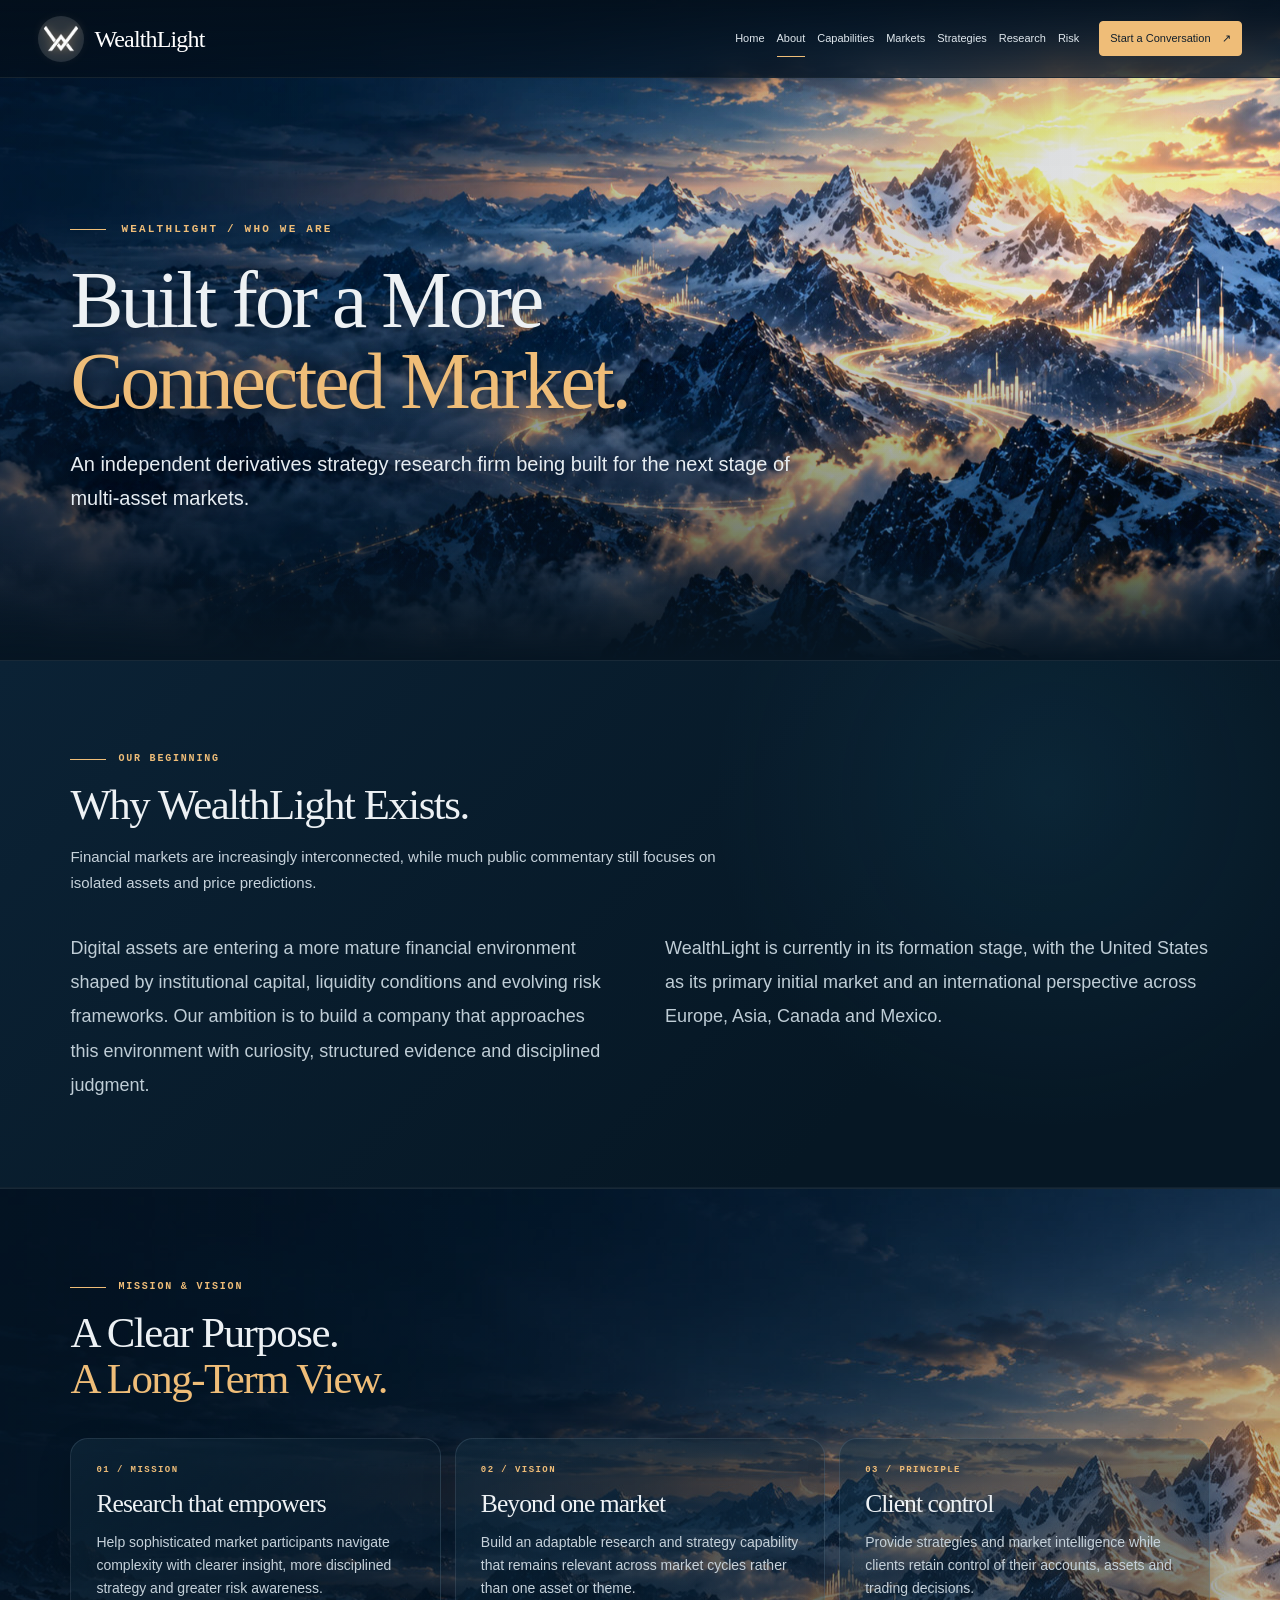
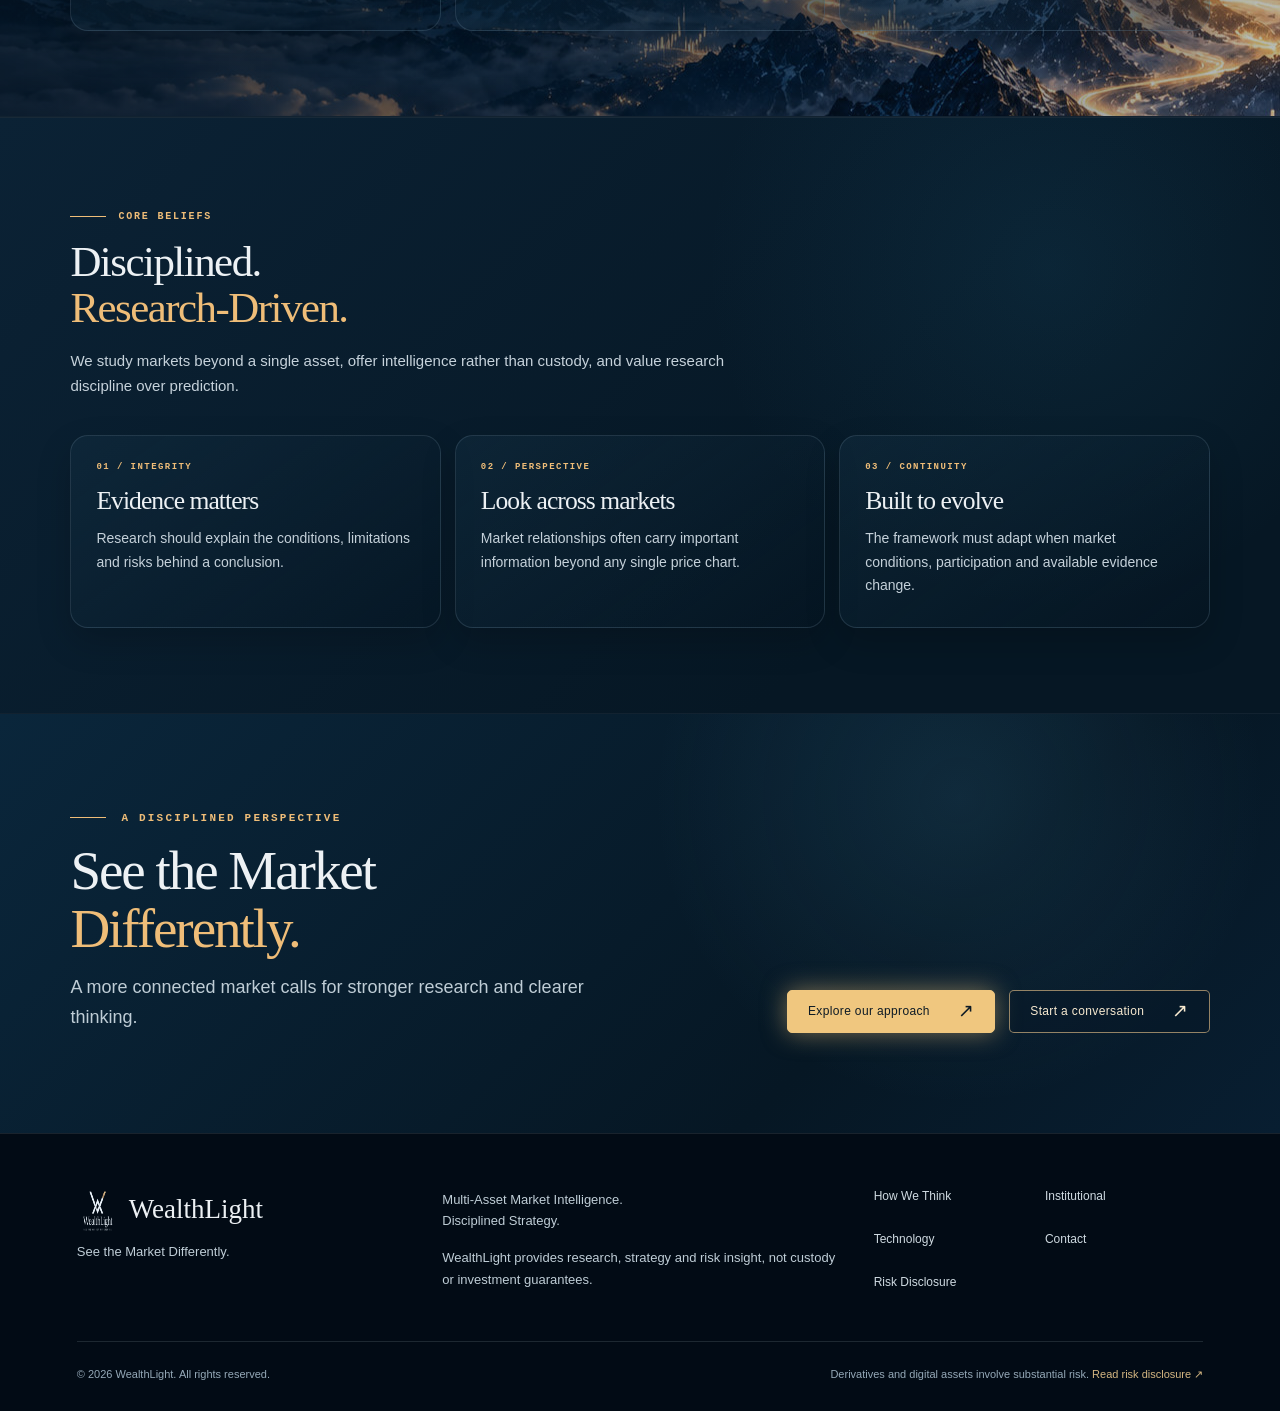
==== about.html @ 3c8b1ce3 "Bust stylesheet cache for final visual corrections" ====
<!doctype html><html lang="en"><head><meta charset="UTF-8"><meta name="viewport" content="width=device-width,initial-scale=1"><meta name="theme-color" content="#061525"><meta name="description" content="WealthLight multi-asset market intelligence, derivatives strategy research and risk-aware trading insight."><title>About | WealthLight</title><link rel="icon" type="image/png" href="/assets/wealthlight-symbol.png"><link rel="stylesheet" href="/styles/site.css?v=wl2"><link rel="stylesheet" href="/styles/editorial-v13.css?v=14"></head><body class=" wl-brand-photo" data-page="about"><header class="site-header" id="site-header"><a href="/index.html" class="brand" aria-label="WealthLight Home"><img src="/assets/wealthlight-symbol.png" class="brand-symbol" alt=""><span>WealthLight</span></a><button class="nav-toggle" type="button" aria-label="Open navigation" aria-controls="site-nav" aria-expanded="false"><span></span><span></span></button><nav class="site-nav" id="site-nav"><a href="/index.html" data-nav="index.html">Home</a><a href="/about.html" data-nav="about.html">About</a><a href="/capabilities.html" data-nav="capabilities.html">Capabilities</a><a href="/markets.html" data-nav="markets.html">Markets</a><a href="/strategies.html" data-nav="strategies.html">Strategies</a><a href="/research.html" data-nav="research.html">Research</a><a href="/risk.html" data-nav="risk.html">Risk</a><a class="nav-cta" href="/contact.html">Start a Conversation <span>↗</span></a></nav></header><main><section class="page-hero scene-about"><div class="scene-photo"></div><div class="scene-darken"></div><div class="shell page-hero-copy"><p class="eyebrow">WEALTHLIGHT / WHO WE ARE</p><h1>Built for a More<br><em>Connected Market.</em></h1><p class="lead">An independent derivatives strategy research firm being built for the next stage of multi-asset markets.</p></div></section><section class="content-section "><div class="shell"><div class="section-heading"><p class="eyebrow">OUR BEGINNING</p><h2>Why WealthLight Exists.</h2><p>Financial markets are increasingly interconnected, while much public commentary still focuses on isolated assets and price predictions.</p></div><div class="wide-editorial"><p>Digital assets are entering a more mature financial environment shaped by institutional capital, liquidity conditions and evolving risk frameworks. Our ambition is to build a company that approaches this environment with curiosity, structured evidence and disciplined judgment.</p><p>WealthLight is currently in its formation stage, with the United States as its primary initial market and an international perspective across Europe, Asia, Canada and Mexico.</p></div></div></section><section class="content-section section-dark"><div class="shell"><div class="section-heading"><p class="eyebrow">MISSION & VISION</p><h2>A Clear Purpose.<br><em>A Long-Term View.</em></h2></div><div class="three-col"><article class="line-column"><span class="kicker">01 / MISSION</span><h3>Research that empowers</h3><p>Help sophisticated market participants navigate complexity with clearer insight, more disciplined strategy and greater risk awareness.</p></article><article class="line-column"><span class="kicker">02 / VISION</span><h3>Beyond one market</h3><p>Build an adaptable research and strategy capability that remains relevant across market cycles rather than one asset or theme.</p></article><article class="line-column"><span class="kicker">03 / PRINCIPLE</span><h3>Client control</h3><p>Provide strategies and market intelligence while clients retain control of their accounts, assets and trading decisions.</p></article></div></div></section><section class="content-section "><div class="shell"><div class="section-heading"><p class="eyebrow">CORE BELIEFS</p><h2>Disciplined.<br><em>Research-Driven.</em></h2><p>We study markets beyond a single asset, offer intelligence rather than custody, and value research discipline over prediction.</p></div><div class="three-col"><article class="line-column"><span class="kicker">01 / INTEGRITY</span><h3>Evidence matters</h3><p>Research should explain the conditions, limitations and risks behind a conclusion.</p></article><article class="line-column"><span class="kicker">02 / PERSPECTIVE</span><h3>Look across markets</h3><p>Market relationships often carry important information beyond any single price chart.</p></article><article class="line-column"><span class="kicker">03 / CONTINUITY</span><h3>Built to evolve</h3><p>The framework must adapt when market conditions, participation and available evidence change.</p></article></div></div></section><section class="closing"><div class="shell closing-inner"><div><p class="eyebrow">A DISCIPLINED PERSPECTIVE</p><h2>See the Market<br><em>Differently.</em></h2><p>A more connected market calls for stronger research and clearer thinking.</p></div><div class="closing-actions"><a href="/approach.html" class="button gold">Explore our approach <span>↗</span></a><a href="/contact.html" class="button ghost">Start a conversation <span>↗</span></a></div></div></section></main><footer class="site-footer"><div class="footer-brand"><img src="/assets/wealthlight-logo-light.png" alt="WealthLight — See the Market Differently" loading="lazy"><strong>WealthLight</strong><p>See the Market Differently.</p></div><div class="footer-copy"><p>Multi-Asset Market Intelligence.<br>Disciplined Strategy.</p><p>WealthLight provides research, strategy and risk insight, not custody or investment guarantees.</p></div><nav aria-label="Footer navigation"><a href="/approach.html">How We Think</a><a href="/institutional.html">Institutional</a><a href="/technology.html">Technology</a><a href="/contact.html">Contact</a><a href="/disclosure.html">Risk Disclosure</a></nav><div class="footer-bottom"><span>© 2026 WealthLight. All rights reserved.</span><span>Derivatives and digital assets involve substantial risk. <a href="/disclosure.html">Read risk disclosure ↗</a></span></div></footer><script defer src="/scripts/site.js?v=intro-10-photo"></script></body></html>
---- styles/site.css ----
:root{--ink:#f2f4f5;--soft:#bfcdd6;--gold:#e5b876;--ice:#79c5ed;--navy:#061522;--deep:#03101c;--line:rgba(206,226,240,.24);--width:1500px}
*{box-sizing:border-box}html{scroll-behavior:smooth}body{margin:0;min-height:100vh;background:var(--deep);color:var(--ink);font-family:Inter,"Helvetica Neue",Arial,sans-serif;-webkit-font-smoothing:antialiased}body.intro-active{overflow:hidden}body,button,input{font-size:16px}a{color:inherit;text-decoration:none}img{max-width:100%}button{cursor:pointer}h1,h2,h3,h4,p{margin:0}h1,h2,h3{font-family:Georgia,"Times New Roman",serif;font-weight:400;line-height:1.055;letter-spacing:-.037em}em{font-style:normal;color:var(--gold)}p{line-height:1.66;color:var(--soft)}.shell{width:min(calc(100% - clamp(42px,11vw,170px)),var(--width));margin-inline:auto}.eyebrow,.kicker{display:block;color:var(--gold);font-family:ui-monospace,"SFMono-Regular",Consolas,monospace;font-size:11px;letter-spacing:.2em;text-transform:uppercase;font-weight:600}.eyebrow{display:flex;align-items:center;gap:15px}.eyebrow:before{content:"";display:block;width:36px;height:1px;background:var(--gold)}
.site-header{height:78px;padding-inline:clamp(22px,6vw,110px);display:flex;align-items:center;justify-content:space-between;gap:32px;background:rgba(2,13,24,.83);border-bottom:1px solid rgba(229,241,251,.11);backdrop-filter:blur(16px);position:absolute;z-index:50;top:0;left:0;right:0}.brand{display:flex;align-items:center;gap:8px;font:26px/1 Georgia,"Times New Roman",serif;letter-spacing:-.055em;white-space:nowrap}.brand-symbol{height:41px;width:41px;object-fit:contain;filter:drop-shadow(0 0 4px #f9d89e44)}.site-nav{display:flex;align-items:center;gap:clamp(12px,1.6vw,25px)}.site-nav a{font-size:11px;color:#e0e8ee;letter-spacing:.065em;white-space:nowrap;padding-block:12px;border-bottom:1px solid transparent}.site-nav a:hover,.site-nav a.is-active{border-color:var(--gold)}.site-nav .nav-cta{border:1px solid rgba(229,184,118,.54);border-radius:4px;padding:10px 15px;margin-left:15px;color:#f1e3ce}.nav-cta span{color:var(--gold);padding-left:8px}.nav-toggle{display:none;background:transparent;border:0;width:44px;height:42px;padding:10px}.nav-toggle span{display:block;width:24px;height:1px;background:#fff;margin:6px}
.button{display:inline-flex;gap:28px;align-items:center;justify-content:space-between;min-height:43px;padding:12px 20px;font-size:12px;letter-spacing:.03em;border:1px solid rgba(225,190,134,.65);border-radius:5px;transition:transform .28s ease,background .28s ease,color .28s ease}.button span{font-size:19px;line-height:0}.button:hover{transform:translateY(-2px)}.button.gold{background:#f0c77f;color:#0d1a25;border-color:#f0c77f;box-shadow:0 0 24px #e9bf7780}.button.ghost{background:#07182770;color:#f7e9d0}.text-link{display:inline-flex;gap:20px;color:#f3d399;font-size:13px;align-items:center;border-bottom:1px solid #e7c08477;padding:13px 0}.text-link span{font-size:17px}.block-link{margin-top:30px}
/* Film-grade image scene. Real source files, not generated CSS/SVG mountains. */
.home-hero{min-height:850px;position:relative;isolation:isolate;overflow:hidden;display:flex;flex-direction:column;justify-content:space-between}.home-hero-photo{position:absolute;inset:0;z-index:-4;background:url('/assets/hero-mountains.jpg') center 53%/cover no-repeat;transform:scale(1.015);animation:scene-breathe 28s ease-in-out infinite alternate}.home-hero-shade{position:absolute;inset:0;z-index:-2;background:linear-gradient(90deg,rgba(2,13,27,.91),rgba(3,15,28,.65) 33%,rgba(3,16,29,.25) 66%,rgba(3,16,29,.07)),linear-gradient(180deg,#0314239e 0%,transparent 29%,rgba(1,12,24,.08) 43%,#061525c9 88%,#051424 100%)}.home-hero-fog{pointer-events:none;position:absolute;z-index:-1;width:100%;height:62%;bottom:7%;left:0;object-fit:cover;opacity:.36;animation:fog-float 35s linear infinite alternate}.hero-inner{position:relative;padding-top:clamp(150px,15vh,215px);flex:1}.hero-top{max-width:650px}.hero-top h1{font-size:clamp(61px,7.3vw,120px);margin:19px 0 18px;text-shadow:0 3px 16px #06111b88}.hero-top p:not(.eyebrow){color:#e1e9ef;font-size:clamp(16px,1.28vw,20px);max-width:585px;text-shadow:0 3px 9px #06111bbd}.hero-actions{margin-top:30px;display:flex;gap:14px;flex-wrap:wrap}.hero-data{position:absolute;right:0;top:230px;display:flex;flex-direction:column;gap:54px;border-left:1px solid #ccdfe84d;padding-left:17px;color:#e4d4bb;font:10px ui-monospace,monospace;letter-spacing:.24em;opacity:.7}.hero-pillars{position:relative;display:grid;grid-template-columns:repeat(4,minmax(0,1fr));gap:0;padding-bottom:55px;padding-top:28px}.hero-pillars article{display:flex;align-items:flex-start;gap:14px;min-height:115px;padding:8px clamp(12px,1.6vw,26px);border-left:1px solid rgba(201,228,244,.34);background:linear-gradient(180deg,rgba(3,15,28,.0),rgba(3,15,28,.13));backdrop-filter:blur(3px)}.hero-pillars article:first-child{padding-left:0;border-left:0}.hero-pillars img{height:64px;width:64px;object-fit:contain;flex-shrink:0;filter:drop-shadow(0 0 12px #aadffa30)}.hero-pillars h3{font-size:22px;color:#fff;margin:6px 0 4px}.hero-pillars p{font-size:13px;line-height:1.52;color:#e1eaf1}.hero-pillars .kicker{font-size:10px}
.content-section{padding:100px 0 110px;background:linear-gradient(180deg,#061522,#091d2e)}.content-section.section-dark{background:#03111f}.content-section.section-soft{background:linear-gradient(128deg,#10283a,#061827 50%,#071420)}.content-section.section-pattern{background:radial-gradient(ellipse at 85% 52%,rgba(68,141,178,.11),transparent 40%),#061624}.section-heading{max-width:990px;margin-bottom:48px}.section-heading h2{font-size:clamp(49px,5.6vw,92px);margin:21px 0 20px;letter-spacing:-.042em}.section-heading>p:not(.eyebrow){max-width:750px;font-size:17px;line-height:1.82}.wide-editorial{display:grid;grid-template-columns:minmax(0,1fr) minmax(0,1fr);gap:50px;max-width:1200px}.wide-editorial>p{font-size:18px;line-height:1.9}.editorial-quote{padding:16px 35px;border-left:1px solid var(--gold)}.editorial-quote span{font:11px ui-monospace,monospace;color:var(--gold);letter-spacing:.16em}.editorial-quote strong{display:block;margin-top:16px;font:33px/1.25 Georgia,serif;font-weight:400}.three-col{display:grid;grid-template-columns:repeat(3,1fr)}.line-column{border-left:1px solid var(--line);padding:4px 40px 50px}.line-column:first-child{border-left:none;padding-left:0}.line-column h3{font-size:clamp(28px,2.8vw,43px);margin:20px 0 15px}.line-column p{font-size:16px;line-height:1.73}.steps{display:grid;grid-template-columns:repeat(7,1fr);gap:0;margin-top:50px;border-top:1px solid var(--line);border-bottom:1px solid var(--line)}.step{min-height:125px;padding:22px 14px;border-right:1px solid var(--line);display:flex;flex-direction:column;justify-content:space-between;gap:22px}.step:last-child{border-right:0}.step span{color:var(--gold);font:11px ui-monospace,monospace}.step strong{font:16px/1.35 Georgia,serif;font-weight:400}.step i{color:var(--gold);font-style:normal}.service-lines{display:grid;grid-template-columns:repeat(2,minmax(0,1fr));gap:0}.service-lines>div{padding:25px 40px 40px;border-left:1px solid var(--line)}.service-lines>div:first-child{border-left:none;padding-left:0}.service-lines h3{font-size:clamp(27px,3vw,50px);margin:22px 0 13px}.service-lines p{font-size:17px;line-height:1.75}.research-links{display:grid;grid-template-columns:repeat(2,1fr);border-top:1px solid var(--line)}.research-links>a,.research-links>div{display:flex;justify-content:space-between;align-items:center;gap:15px;padding:26px 23px 26px 0;border-bottom:1px solid var(--line);font:24px Georgia,serif}.research-links span{font:13px Arial,sans-serif;color:var(--gold)}
.market-stage{position:relative;isolation:isolate;overflow:hidden;padding:125px 0 145px;min-height:630px;background:#041525}.market-stage-photo{position:absolute;inset:0;z-index:-4;background:url('/assets/markets-mountains.jpg') center center/cover no-repeat}.market-stage:after{content:"";inset:0;position:absolute;z-index:-2;background:linear-gradient(90deg,#04101fec 0%,#06172bab 40%,#06162577),linear-gradient(180deg,#041525bf,transparent 45%,#041525cc)}.market-overlay{position:absolute;inset:15% 0 auto;width:100%;height:82%;object-fit:cover;z-index:-3;opacity:.45;animation:fog-float 38s linear infinite alternate}.market-stage-grid{display:grid;grid-template-columns:32% 68%;align-items:start}.market-stage-heading{padding-right:35px}.market-stage-heading h2{font-size:clamp(39px,3.9vw,65px);margin:18px 0 22px}.market-stage-heading>p:not(.eyebrow){font-size:16px;line-height:1.75}.market-slices{display:grid;grid-template-columns:repeat(4,minmax(0,1fr))}.market-slice{padding:0 22px 24px;border-left:1px solid var(--line);min-height:300px;background:linear-gradient(180deg,#06172678,transparent 85%)}.market-slice>img{height:68px;width:68px;object-fit:contain;margin:0 0 20px}.market-slice h3{font-size:clamp(22px,1.75vw,32px);margin:14px 0 8px;white-space:nowrap}.market-slice>p:not(.kicker){font-size:13px;line-height:1.66;min-height:90px;color:#ebf1f6}.market-slice>a{color:#efcd9b;font-size:12px}.market-slice .kicker{font-size:10px;letter-spacing:.09em}
.closing{background:radial-gradient(ellipse at 83% 25%,rgba(70,129,165,.25),transparent 48%),#07192a;padding:95px 0 100px}.closing-inner{display:flex;justify-content:space-between;align-items:flex-end;gap:25px}.closing h2{font-size:clamp(55px,6vw,98px);margin:15px 0}.closing p:not(.eyebrow){max-width:580px;font-size:18px}.closing-actions{display:flex;gap:14px;flex-wrap:wrap;justify-content:flex-end}.site-footer{background:#020b15;border-top:1px solid rgba(227,240,249,.1);padding:55px max(calc((100% - var(--width))/2),6vw) 30px;display:grid;grid-template-columns:1fr 1.2fr 1fr;gap:36px}.footer-brand{display:flex;align-items:center;gap:10px;flex-wrap:wrap;align-content:start}.footer-brand img{width:42px;height:42px}.footer-brand strong{font:27px Georgia,serif;font-weight:400}.footer-brand p{flex-basis:100%;font-size:13px}.footer-copy p{font-size:13px;margin-bottom:15px}.site-footer>nav{display:grid;grid-template-columns:1fr 1fr;gap:13px}.site-footer>nav a{font-size:12px;color:#cfdae1}.footer-bottom{grid-column:1/-1;display:flex;justify-content:space-between;gap:12px;border-top:1px solid rgba(206,226,240,.13);padding-top:26px;font-size:11px;color:#95a9b8}.footer-bottom a{color:#d5b782}
.page-hero{position:relative;min-height:660px;isolation:isolate;display:flex;align-items:center;overflow:hidden}.scene-photo{position:absolute;z-index:-5;inset:0;background:url('/assets/research-mountains.jpg') center/cover no-repeat;animation:scene-breathe 34s linear infinite alternate}.scene-about .scene-photo,.scene-perspective .scene-photo{background-image:url('/assets/about-mountains.jpg')}.scene-markets .scene-photo{background-image:url('/assets/markets-mountains.jpg')}.scene-risk .scene-photo{background-image:url('/assets/hero-mountains.jpg');filter:saturate(.8) brightness(.76)}.scene-approach .scene-photo{background-image:url('/assets/research-mountains.jpg')}.scene-overlay-art{position:absolute;inset:10% 0 auto;height:85%;width:100%;object-fit:cover;opacity:.35;z-index:-4;pointer-events:none;animation:fog-float 29s linear infinite alternate}.scene-darken{position:absolute;inset:0;z-index:-3;background:linear-gradient(90deg,#031322ed,#061726ac 48%,#05172655),linear-gradient(180deg,#0416256e,transparent 60%,#041625de)}.page-hero-copy{padding-block:180px 105px}.page-hero h1{font-size:clamp(65px,7.6vw,119px);margin:22px 0 25px}.page-hero .lead{max-width:740px;font-size:20px;line-height:1.7;color:#e6edf2}.page-hero .text-link{margin-top:20px}
/* Actual transparent PNG composition for splash; CSS animates asset layers only. */
.intro{position:fixed;z-index:900;inset:0;background:radial-gradient(ellipse at 50% 55%,#183951,#061725 55%,#020d18 100%);display:flex;align-items:center;justify-content:center;flex-direction:column;overflow:hidden;transition:opacity 1.1s ease,visibility 1.1s ease}.intro[hidden]{display:none!important}.intro.is-leaving{opacity:0;visibility:hidden;pointer-events:none}.intro-aura{position:absolute;inset:0;pointer-events:none;display:flex;align-items:center;justify-content:center}.intro-aura img{position:absolute;max-width:none;width:min(90vw,1200px);height:auto;object-fit:contain;opacity:0;transform:scale(.84);filter:brightness(.86)}.intro-aura-back{animation:intro-outer 10s ease both}.intro-aura-front{animation:intro-inner 10s ease both}.intro-brand{position:relative;z-index:5;width:min(72vw,610px);padding:22px;border-radius:30px;background:radial-gradient(ellipse at 50% 55%,rgba(232,243,251,.12),rgba(232,243,251,.045) 47%,transparent 75%);opacity:0;transform:translateY(18px) scale(.95);animation:intro-logo 10s ease both}.intro-brand img{display:block;width:100%;height:auto;filter:drop-shadow(0 2px 24px rgba(2,7,14,.56))}.intro-caption{position:relative;z-index:4;color:#e9c899;font:12px ui-monospace,monospace;letter-spacing:.32em;opacity:0;animation:intro-caption 10s ease both;text-align:center}.intro-progress{height:1px;width:min(320px,56vw);position:absolute;bottom:80px;background:#c1d4e34f}.intro-progress i{display:block;background:linear-gradient(90deg,#729bbc,#e9c48a);height:100%;animation:intro-load 10s linear both}.intro-skip{position:absolute;right:5%;bottom:70px;z-index:15;background:transparent;border:0;color:#d2dfe7;font:11px ui-monospace,monospace;letter-spacing:.13em;padding:14px}.intro-skip:hover{color:var(--gold)}
@keyframes intro-logo{0%,5%{opacity:0;transform:translateY(18px) scale(.95)}16%,78%{opacity:1;transform:translateY(0) scale(1)}86%,100%{opacity:0;transform:translateY(-6px) scale(1.01)}}
@keyframes intro-outer{0%,23%{opacity:0;transform:scale(.75)}37%{opacity:.16}58%{opacity:.54;transform:scale(1)}78%{opacity:.45}91%,100%{opacity:0;transform:scale(1.06)}}
@keyframes intro-inner{0%,18%{opacity:0;transform:scale(.86)}32%{opacity:.16}50%{opacity:.47;transform:scale(1)}76%{opacity:.36}92%,100%{opacity:0;transform:scale(1.03)}}
@keyframes intro-caption{0%,43%{opacity:0}55%,76%{opacity:1}86%,100%{opacity:0}}
@keyframes intro-load{0%{width:0}100%{width:100%}}
@keyframes scene-breathe{to{transform:scale(1.04) translateY(-8px)}}@keyframes fog-float{to{transform:translateX(-1.5%) translateY(1%);opacity:.26}}
@media(max-width:1280px){.site-nav{gap:13px}.site-nav a{font-size:10px}.market-stage-grid{grid-template-columns:1fr}.market-stage-heading{max-width:650px;padding:0;margin-bottom:45px}.market-slice h3{font-size:28px}.hero-pillars article{gap:8px}.hero-pillars img{height:48px;width:48px}.hero-pillars p{font-size:12px}}
@media(max-width:980px){.site-header{height:74px}.site-nav{display:none;position:absolute;top:74px;left:0;right:0;background:#031423ec;padding:20px 6vw 30px;flex-direction:column;align-items:stretch;gap:0;max-height:calc(100vh - 74px);overflow-y:auto}.site-nav.is-open{display:flex}.site-nav a{font-size:13px;padding:14px 8px;border-bottom:1px solid var(--line)}.site-nav .nav-cta{margin:18px 0 0;max-width:280px}.nav-toggle{display:block}.hero-pillars{grid-template-columns:repeat(2,1fr);gap:20px 0}.hero-pillars article:nth-child(3){border-left:0;padding-left:0}.hero-pillars article{min-height:100px}.hero-data{display:none}.market-slices{grid-template-columns:repeat(2,1fr);gap:28px 0}.market-slice:nth-child(3){border-left:0}.steps{grid-template-columns:repeat(4,1fr)}.step:nth-child(4){border-right:0}.three-col{gap:20px}.line-column{padding-right:16px;padding-left:18px}.site-footer{grid-template-columns:1fr 1fr}.site-footer>nav{grid-column:1/-1}.closing-inner{align-items:flex-start;flex-direction:column}.closing-actions{justify-content:flex-start}}
@media(max-width:640px){.shell{width:calc(100% - 36px)}.brand{font-size:24px}.site-header{padding:0 18px}.home-hero{min-height:850px}.home-hero-photo{background-position:58% center}.hero-inner{padding-top:145px}.hero-top h1{font-size:clamp(55px,14vw,88px)}.hero-top p:not(.eyebrow){font-size:16px}.hero-data{display:none}.hero-actions{gap:10px}.hero-pillars{grid-template-columns:1fr;padding-bottom:32px}.hero-pillars article,.hero-pillars article:first-child,.hero-pillars article:nth-child(3){border:0;border-top:1px solid var(--line);padding:13px 0;min-height:70px}.hero-pillars article h3{font-size:21px}.hero-pillars img{height:46px;width:46px}.content-section{padding:75px 0}.section-heading h2,.page-hero h1{font-size:clamp(44px,12vw,73px)}.section-heading>p:not(.eyebrow){font-size:16px}.wide-editorial,.service-lines{grid-template-columns:1fr}.editorial-quote{margin-top:10px}.three-col{grid-template-columns:1fr}.line-column,.line-column:first-child{border-left:0;border-top:1px solid var(--line);padding:25px 0}.steps{grid-template-columns:repeat(2,1fr)}.step:nth-child(even){border-right:0}.market-stage{padding:78px 0}.market-slices{grid-template-columns:1fr;gap:0}.market-slice{min-height:0;padding:28px 0;border-left:0;border-top:1px solid var(--line)}.market-slice:nth-child(3){border-top:1px solid var(--line)}.market-slice>p:not(.kicker){min-height:0}.market-stage-heading h2{font-size:49px}.page-hero{min-height:560px}.page-hero-copy{padding-block:140px 85px}.page-hero .lead{font-size:17px}.research-links{grid-template-columns:1fr}.research-links>a,.research-links>div{font-size:21px}.site-footer{grid-template-columns:1fr;padding:45px 18px}.site-footer>nav{grid-column:auto}.footer-bottom{flex-direction:column}.closing h2{font-size:58px}.intro-brand{width:88vw}.intro-caption{font-size:9px;letter-spacing:.19em}.intro-aura img{width:130vw}.intro-progress{bottom:45px}.intro-skip{bottom:25px;right:6%}}
@media(prefers-reduced-motion:reduce){*,*:before,*:after{animation:none!important;transition:none!important;scroll-behavior:auto!important}.intro{display:none!important}.home-hero-photo,.scene-photo{transform:none}}

/* WealthLight visual QA v3: photo-led 10s logo intro + separate page atmospheres */
.intro-scene{position:absolute;inset:0;z-index:0;overflow:hidden;opacity:0;animation:intro-scene-reveal 10s ease both;pointer-events:none}
.intro-scene-photo{position:absolute;inset:0;background:linear-gradient(90deg,rgba(2,13,25,.8),rgba(2,13,25,.24) 67%,rgba(2,13,25,.08)),url('/assets/hero-mountains.jpg') center 53%/cover no-repeat;filter:brightness(.82) saturate(.87);transform:scale(1.055);animation:intro-scene-parallax 10s ease both}
.intro-scene-fog{position:absolute;left:0;bottom:0;width:100%;height:70%;object-fit:cover;opacity:.32;mix-blend-mode:screen}
.intro-aura{z-index:1}
.intro-brand{z-index:5}
.intro-caption{z-index:6;max-width:90vw;font-size:11px;letter-spacing:.2em}
.intro-progress{z-index:7}
.intro-skip{z-index:8}
.intro-skip:focus-visible,.nav-toggle:focus-visible,.button:focus-visible,a:focus-visible{outline:2px solid #f3c785;outline-offset:4px}
.brand-symbol{filter:brightness(0) invert(.92) drop-shadow(0 0 5px rgba(108,196,234,.26))}
@keyframes intro-scene-reveal{
0%,57%{opacity:0}
68%{opacity:.16}
80%{opacity:.45}
90%,100%{opacity:.74}
}
@keyframes intro-scene-parallax{
0%,58%{transform:scale(1.07) translateY(12px)}
100%{transform:scale(1.005) translateY(0)}
}
.scene-about .scene-photo{background-image:linear-gradient(95deg,rgba(2,14,27,.39),rgba(2,14,27,.09)),url('/assets/perspective-global.png'),url('/assets/about-mountains.jpg');background-position:center,center 60%,center 50%;background-size:cover,cover,cover}
.scene-perspective .scene-photo{background-image:url('/assets/perspective-global.png'),url('/assets/markets-mountains.jpg');background-position:center 65%,center 45%;background-size:cover,cover}
@media(max-width:640px){
.intro-scene-photo{background-position:58% center}
.intro-scene-fog{height:48%}
.intro-brand{width:min(88vw,430px)}
.intro-caption{font-size:9px;letter-spacing:.14em}
.scene-about .scene-photo,.scene-perspective .scene-photo{background-size:cover,auto 100%,cover}
}
@media(prefers-reduced-motion:reduce){
.intro-scene,.intro-scene-photo{animation:none!important}
}

/* WealthLight visual QA v4: distinct source-photo composition and background depth */
.scene-about .scene-photo{background-image:url('/assets/about-mountains.jpg');background-size:cover;background-position:65% 42%}
.scene-perspective .scene-photo{background-image:url('/assets/markets-mountains.jpg');background-size:cover;background-position:center 62%}
.scene-about .scene-overlay-art{opacity:.39;object-position:center 65%}
.scene-perspective .scene-overlay-art{opacity:.5;object-position:center 67%}
body[data-page="technology"] .scene-photo{background-image:url('/assets/research-mountains.jpg');background-position:75% 57%;filter:saturate(.79) hue-rotate(6deg)}
body[data-page="technology"] .scene-overlay-art{opacity:.46}
body[data-page="strategies"] .scene-photo{background-image:url('/assets/markets-mountains.jpg');background-position:48% 65%;filter:saturate(.9) brightness(.85)}
body[data-page="capabilities"] .scene-photo{background-position:58% 51%}
body[data-page="institutional-services"] .scene-photo{background-image:url('/assets/hero-mountains.jpg');background-position:70% 52%;filter:saturate(.78)}
body[data-page="institutional-services"] .scene-overlay-art{opacity:.28}
body[data-page="risk-management"] .scene-darken{background:linear-gradient(90deg,rgba(1,11,21,.97),rgba(3,17,29,.83) 53%,rgba(3,17,29,.48)),linear-gradient(180deg,rgba(3,16,28,.18),rgba(3,16,28,.82))}
.home .content-section.section-dark{background-image:linear-gradient(90deg,rgba(2,13,25,.95),rgba(3,17,29,.84)),url('/assets/research-mountains.jpg');background-size:cover;background-position:center 61%}
.home .content-section.section-pattern{background-image:linear-gradient(90deg,rgba(3,16,29,.97),rgba(3,16,29,.74)),url('/assets/perspective-global.png');background-size:cover;background-position:center 52%}
.home .content-section.section-soft{background-image:linear-gradient(100deg,rgba(2,12,24,.96),rgba(3,16,30,.77)),url('/assets/markets-mountains.jpg');background-size:cover;background-position:center 50%}
.home .content-section .section-heading,.home .content-section .wide-editorial,.home .content-section .three-col,.home .content-section .service-lines{position:relative;z-index:1}
@media(max-width:640px){
.scene-about .scene-photo{background-position:70% center}
.scene-perspective .scene-photo{background-position:62% center}
.home .content-section.section-dark,.home .content-section.section-pattern,.home .content-section.section-soft{background-position:65% center}
}

/* WL CINEMATIC MOTION + CONTACT V5 */
/* Real image layers are retained; motion is only transform, opacity and lighting. */
:root{--motion-blue:rgba(93,191,245,.23);--motion-gold:rgba(235,192,116,.19)}
html{scroll-behavior:smooth}
.page-hero{background:#071827;isolation:isolate}
.page-hero .scene-photo{background-size:cover;background-repeat:no-repeat;transform:translateY(var(--parallax-shift,0px)) scale(1.075);animation:wl-landscape-float 35s ease-in-out infinite alternate;will-change:transform}
.page-hero .scene-overlay-art{object-fit:cover;object-position:center 60%;z-index:-2;mix-blend-mode:screen;filter:drop-shadow(0 0 14px rgba(104,198,244,.18));animation:wl-luminous-drift 21s ease-in-out infinite alternate}
.page-hero .scene-darken{z-index:-1;background:linear-gradient(90deg,rgba(1,11,22,.90),rgba(3,19,34,.54) 52%,rgba(4,22,38,.2)),linear-gradient(180deg,#02132070,transparent 44%,#061522ae)}
.page-hero:after{content:"";position:absolute;inset:0;z-index:-1;pointer-events:none;background:radial-gradient(ellipse at 77% 46%,rgba(224,187,127,.08),transparent 42%);animation:wl-ambient-glow 19s ease-in-out infinite alternate}
.page-hero-copy{position:relative;z-index:2}
.page-hero h1,.page-hero .lead{text-shadow:0 3px 16px rgba(0,8,17,.69)}
.scene-about .scene-photo{background-image:url('/assets/about-mountains.jpg')}
.scene-markets .scene-photo{background-image:url('/assets/markets-mountains.jpg')}
.scene-research .scene-photo,.scene-approach .scene-photo{background-image:url('/assets/research-mountains.jpg')}
.scene-risk .scene-photo{background-image:url('/assets/hero-mountains.jpg');filter:saturate(.72) brightness(.76)}
.scene-perspective .scene-photo{background-image:url('/assets/markets-mountains.jpg')}
body[data-page="technology"] .scene-photo{background-image:url('/assets/research-mountains.jpg');background-position:78% 56%;filter:saturate(.81) hue-rotate(-4deg)}
body[data-page="strategies"] .scene-photo{background-image:url('/assets/markets-mountains.jpg');background-position:60% 50%;filter:saturate(.91)}
body[data-page="institutional-services"] .scene-photo{background-image:url('/assets/about-mountains.jpg');background-position:75% 49%;filter:saturate(.8)}
body[data-page="contact"] .scene-photo{background-image:url('/assets/about-mountains.jpg');background-position:64% 48%;filter:saturate(.86)}
body[data-page="risk-management"] .scene-overlay-art{opacity:.23;filter:saturate(.7)}
body[data-page="technology"] .scene-overlay-art{opacity:.55}
body[data-page="institutional-services"] .scene-overlay-art{opacity:.27}
/* Bring distinct, quieter photo atmospheres to long-form sections. */
.content-section{position:relative;isolation:isolate;overflow:hidden}
.content-section .shell{position:relative;z-index:1}
.content-section.section-dark{background:linear-gradient(90deg,rgba(3,13,25,.96),rgba(4,18,30,.87)),url('/assets/research-mountains.jpg') center 55%/cover no-repeat}
.content-section.section-soft{background:linear-gradient(110deg,rgba(3,14,27,.96),rgba(5,22,36,.80)),url('/assets/about-mountains.jpg') center 57%/cover no-repeat}
.content-section.section-pattern{background:linear-gradient(100deg,rgba(3,13,25,.95),rgba(4,21,35,.79)),url('/assets/markets-mountains.jpg') center 63%/cover no-repeat}
.content-section:nth-of-type(even):not(.section-dark):not(.section-pattern):not(.section-soft){background:linear-gradient(90deg,rgba(3,16,29,.94),rgba(6,22,38,.87)),url('/assets/about-mountains.jpg') center 63%/cover no-repeat}
.market-stage-photo{background-position:50% calc(50% + var(--parallax-shift,0px));animation:wl-landscape-float 32s ease-in-out infinite alternate}
.market-overlay{animation:wl-luminous-drift 23s ease-in-out infinite alternate}
.home-hero-fog{animation:wl-fog-breathe 23s ease-in-out infinite alternate}
.intro-aura img{will-change:transform,opacity}
.intro-aura-back{animation:wl-intro-aura-back 10s cubic-bezier(.23,.54,.38,1) both!important}
.intro-aura-front{animation:wl-intro-aura-front 10s cubic-bezier(.23,.54,.38,1) both!important}
.intro-scene-fog{animation:wl-fog-breathe 10s ease-in-out both}
.intro-skip{min-width:110px;cursor:pointer}
.button,.text-link,.market-slice,.line-column,.step,.research-links>a{transition:transform .38s ease,background .38s ease,border-color .38s ease,box-shadow .38s ease}
.market-slice:hover,.line-column:hover{transform:translateY(-5px)}
.step:hover,.research-links>a:hover{background:rgba(119,197,238,.07);transform:translateY(-3px)}
.market-slice:hover img{transform:translateY(-6px) scale(1.07)}
.market-slice img{transition:transform .55s ease;filter:drop-shadow(0 0 14px rgba(136,210,243,.2))}
@keyframes wl-landscape-float{0%{transform:translateY(var(--parallax-shift,0px)) scale(1.075)}100%{transform:translateY(var(--parallax-shift,0px)) translateX(-14px) scale(1.105)}}
@keyframes wl-luminous-drift{0%{transform:translate3d(-1%,0,0) scale(1.04);opacity:.28}50%{opacity:.58}100%{transform:translate3d(1.3%,-1%,0) scale(1.075);opacity:.33}}
@keyframes wl-fog-breathe{0%{transform:translate3d(-2%,0,0) scale(1.035);opacity:.2}50%{opacity:.42}100%{transform:translate3d(2%,-1.5%,0) scale(1.06);opacity:.26}}
@keyframes wl-ambient-glow{0%{opacity:.5}100%{opacity:1}}
@keyframes wl-intro-aura-back{
0%,15%{opacity:0;transform:translateY(20px) scale(.62) rotate(-8deg)}
35%{opacity:.28;transform:translateY(7px) scale(.88) rotate(-5deg)}
55%{opacity:.58;transform:translateY(0) scale(1.02) rotate(-2deg)}
75%{opacity:.49;transform:scale(1.06) rotate(1deg)}
90%,100%{opacity:0;transform:scale(1.15) rotate(4deg)}
}
@keyframes wl-intro-aura-front{
0%,22%{opacity:0;transform:translateY(10px) scale(.64) rotate(10deg)}
43%{opacity:.3;transform:translateY(0) scale(.96) rotate(5deg)}
59%{opacity:.65;transform:scale(1.025) rotate(0deg)}
76%{opacity:.43;transform:scale(1.07) rotate(-2deg)}
91%,100%{opacity:0;transform:scale(1.13) rotate(-5deg)}
}
.reveal-scroll{opacity:1;transform:none}
@media(prefers-reduced-motion:no-preference){
.reveal-scroll:not(.is-revealed){opacity:0;transform:translateY(24px)}
.reveal-scroll.is-revealed{opacity:1;transform:translateY(0);transition:opacity .85s ease var(--reveal-delay,0ms),transform .85s cubic-bezier(.2,.7,.24,1) var(--reveal-delay,0ms)}
}
@media(max-width:900px){.page-hero .scene-photo{animation:wl-landscape-float 45s ease-in-out infinite alternate}.page-hero .scene-overlay-art{opacity:.27}}
@media(max-width:640px){.page-hero .scene-photo{background-position:64% center}.page-hero .scene-overlay-art{height:80%;opacity:.18}.market-slice:hover,.line-column:hover{transform:none}.intro-aura img{width:125vw}}
@media(prefers-reduced-motion:reduce){
.page-hero .scene-photo,.page-hero .scene-overlay-art,.home-hero-fog,.market-overlay,.intro-aura-back,.intro-aura-front{animation:none!important}
.reveal-scroll{opacity:1!important;transform:none!important}
}
/* Contact page: an editorial inquiry workspace, not dashboard-style boxes. */
.contact-layout{display:grid;grid-template-columns:minmax(260px,.72fr) minmax(420px,1.28fr);gap:clamp(30px,6vw,100px);align-items:start;padding-top:15px}
.contact-aside h2{font-size:clamp(36px,4vw,62px);margin:15px 0 20px}
.contact-aside p{line-height:1.85;font-size:16px}
.contact-topics{margin-top:45px}
.contact-topic{border-top:1px solid var(--line);padding:18px 0}
.contact-topic b{display:block;font-size:13px;font-weight:500;color:#f3dbb2;letter-spacing:.08em;margin-bottom:6px}
.contact-topic span{font-size:14px;line-height:1.55;color:#bfcfdc}
.contact-panel{background:linear-gradient(140deg,rgba(9,28,43,.91),rgba(5,18,31,.9));border:1px solid rgba(196,226,242,.2);padding:clamp(23px,3.4vw,48px);box-shadow:0 20px 70px rgba(0,8,18,.3)}
.contact-panel-head{margin-bottom:28px}
.contact-panel-head .kicker{font-size:11px}
.contact-panel-head h2{font-size:clamp(32px,3vw,44px);margin:12px 0}
.contact-panel-head p{font-size:14px}
.contact-form-grid{display:grid;grid-template-columns:1fr 1fr;gap:22px 20px}
.form-field{display:flex;flex-direction:column;gap:9px;min-width:0}
.form-field.wide{grid-column:1 / -1}
.form-field label,.form-field legend{font-size:11px;letter-spacing:.1em;text-transform:uppercase;color:#e5d4b8}
.form-field label span{color:#e4b16a}
.form-field input,.form-field select,.form-field textarea{width:100%;background:rgba(2,13,25,.75);color:#f4f7fa;border:1px solid rgba(188,220,239,.24);border-radius:3px;padding:14px 13px;min-height:50px;outline:none;font:15px/1.5 Arial,Helvetica,sans-serif;transition:border-color .2s ease,background .2s ease}
.form-field textarea{min-height:145px;resize:vertical}
.form-field input::placeholder,.form-field textarea::placeholder{color:#849caf}
.form-field input:focus,.form-field select:focus,.form-field textarea:focus{border-color:#d9b57e;background:#071e31}
.form-field option{background:#061a2b}
.contact-disclosure{font-size:13px;line-height:1.65;color:#b8cedd}
.contact-disclosure input{accent-color:#e7bc78;width:16px;height:16px;vertical-align:middle;margin-right:9px}
.form-submit{cursor:pointer;max-width:max-content}
.form-submit:disabled{opacity:.52;cursor:not-allowed;box-shadow:none}
.form-status{font-size:14px;line-height:1.65;margin-top:10px;min-height:26px}
.form-status[data-status="error"],.form-status[data-status="offline"]{color:#ffd5bd}
.form-status[data-status="success"]{color:#aee5ce}
.form-note{font-size:12px;line-height:1.7;color:#9fb3c2;margin-top:15px}
.form-honeypot{position:absolute!important;left:-10000px!important;opacity:0!important;width:1px!important;height:1px!important;overflow:hidden!important}
.meeting-options[hidden],.form-success[hidden]{display:none!important}
.form-success{padding:30px 0}
.form-success h3{font-size:40px;margin-bottom:15px}
.form-success p{font-size:16px;line-height:1.75}
@media(max-width:980px){.contact-layout{grid-template-columns:1fr}.contact-topics{display:grid;grid-template-columns:repeat(3,1fr);gap:22px}.contact-topic{border-top:1px solid var(--line)}}
@media(max-width:640px){.contact-form-grid,.contact-topics{grid-template-columns:1fr}.contact-panel{padding:24px 18px}.form-submit{max-width:100%;width:100%}}
---- styles/editorial-v13.css ----
/* WealthLight: unified editorial finance theme. Finished raster artwork only. */
:root{--photo-home:url('/assets/market-landscape-v13.jpg?v=2');--gold:#efbd78;--scene:var(--photo-home)}
body{background:#061522;color:#edf1f4}
.site-header{background:linear-gradient(180deg,rgba(3,15,27,.94),rgba(3,15,27,.7));backdrop-filter:blur(12px);border-bottom:1px solid #b5c8d31a;gap:22px}
.brand{letter-spacing:-.035em;color:#fff;gap:10px}
.brand-symbol{height:46px;width:46px;filter:none!important}
.site-nav a{letter-spacing:0;font-size:12px}
.site-nav .nav-cta{background:#efbd78;color:#111f2c;border-color:#efbd78;margin-left:8px}
.site-nav .nav-cta span{color:inherit}
.home-hero,.page-hero,.market-stage{position:relative;isolation:isolate;overflow:hidden;background:#061522}
.home-hero{min-height:740px}
.home-hero-photo,.page-hero .scene-photo,.market-stage-photo{position:absolute;inset:-1.5%;z-index:0;background:var(--scene) center 53%/cover no-repeat!important;filter:none!important;opacity:1!important;transform:scale(1.015);animation:landscape-drift 32s ease-in-out infinite alternate!important;will-change:transform}
.home-hero-shade,.page-hero .scene-darken{position:absolute;inset:0;z-index:1;background:linear-gradient(90deg,rgba(3,14,25,.85),rgba(3,14,25,.55) 36%,rgba(3,14,25,.08) 78%),linear-gradient(0deg,#061522 0%,transparent 45%,rgba(3,14,25,.15))!important}
.hero-inner,.hero-pillars,.page-hero-copy{position:relative;z-index:3!important}
.hero-inner{padding-top:155px;padding-bottom:32px}
.hero-top{max-width:600px}.hero-top h1{font-size:clamp(60px,6vw,98px);line-height:1.02}
.hero-top p:not(.eyebrow){max-width:535px;font-size:17px;line-height:1.65}
.hero-data,.wl-market-identity{display:none}
.hero-pillars{padding:26px 0 30px;border-top:1px solid #ccd9e333}
.hero-pillars article{backdrop-filter:none;background:none;min-height:112px}
.hero-pillars img{width:48px;height:48px;filter:none}
.hero-pillars h3{font-size:23px}.hero-pillars p{font-size:13px;color:#c3cfd9}
.hero-pillars a{display:inline-block;font-size:13px;color:var(--gold);margin-top:12px}
.hero-pillars .kicker{display:none}
.page-hero .scene-overlay-art,.home-hero-fog,.market-overlay{display:none!important}
.page-hero::after{content:'';position:absolute;inset:auto 0 -1px;height:100px;z-index:2;background:linear-gradient(transparent,#061522)}
.content-section,.content-section.section-dark,.content-section.section-soft,.content-section.section-pattern{position:relative;isolation:isolate;background:#071725!important;padding:85px 0}
.content-section::before,.closing::before{display:none!important}
.content-section::after{content:'';position:absolute;inset:0;z-index:0;pointer-events:none;background:linear-gradient(90deg,rgba(4,17,29,.96),rgba(4,17,29,.83) 52%,rgba(4,17,29,.64)),var(--scene) center 65%/cover no-repeat!important;opacity:1;animation:none!important}
.content-section:nth-of-type(even)::after{background-position:center,70% 75%!important}
.content-section.section-pattern::after{background:linear-gradient(90deg,rgba(4,17,29,.95),rgba(4,17,29,.77)),url('/assets/perspective-global.png') center/cover!important}
.content-section>.shell{position:relative;z-index:2}
.section-heading h2{font-size:clamp(44px,4.6vw,74px)}
.section-heading>p:not(.eyebrow){color:#c3cfd9;line-height:1.75}
.market-stage{padding:90px 0 100px}.market-stage::after{content:'';position:absolute;inset:0;z-index:1;background:linear-gradient(90deg,rgba(3,15,27,.83),rgba(3,15,27,.37)),linear-gradient(0deg,#061522,transparent 25%,transparent 80%,#061522)!important}
.market-stage>.shell{position:relative;z-index:3}
.market-stage-grid{grid-template-columns:32% 68%;gap:0}
.market-slices{gap:0;border:1px solid #c4d5e333;background:rgba(4,17,29,.64)}
.market-slice{padding:28px 20px;min-width:0;background:linear-gradient(180deg,#13293a66,#05142155);border-color:#c4d5e333}
.market-slice:first-child{border-left:0}.market-slice>img{height:78px;width:78px;filter:none;margin-bottom:20px}
.market-slice h3{font-size:clamp(20px,1.7vw,29px)}
.market-slice>p:not(.kicker){color:#cbd6df;line-height:1.7;min-height:106px}
.market-slice>a{font-size:13px}
.market-note{grid-column:1/-1;font-size:11px;color:#aab9c7;margin:18px 0 0;letter-spacing:.04em}
.steps{border:1px solid #c4d5e333}.step{position:relative;isolation:isolate;overflow:hidden;min-height:200px;padding:24px 17px;background:linear-gradient(180deg,#07172544,#071725d9),var(--scene) 66% center/auto 100%;transition:background-color .3s,transform .3s}
.step:nth-child(2){background-image:linear-gradient(#07172588,#071725bb),url('/assets/perspective-global.png')}.step:nth-child(3){background-position:center,35% center}.step:nth-child(4){background-position:center,75% center}.step:nth-child(5){background-position:center,90% center}.step strong{font-size:19px;line-height:1.35}.step:hover{transform:translateY(-3px)}
.line-column:hover,.market-slice:hover{transform:translateY(-3px)}.market-slice:hover img{transform:translateY(-2px)}
.closing{position:relative;isolation:isolate;background:linear-gradient(90deg,#041320ee,#041320aa),var(--scene) center 70%/cover!important}
.reveal-scroll{transition:opacity .65s ease,transform .65s ease;opacity:1;transform:none}
.reveal-scroll:not(.is-revealed){opacity:0;transform:translateY(10px)}
@keyframes landscape-drift{from{transform:scale(1.015) translate3d(0,0,0)}to{transform:scale(1.035) translate3d(-.35%,.2%,0)}}
@media(min-width:981px) and (max-width:1320px){.site-header{padding-inline:3vw;gap:16px}.site-nav{gap:12px}.site-nav a{font-size:11px}.brand{font-size:24px}.site-nav .nav-cta{padding:10px}}
@media(max-width:1150px){.market-stage-grid{grid-template-columns:1fr}.market-stage-heading{max-width:650px;margin-bottom:35px}.market-slice h3{font-size:25px}}
@media(max-width:980px){.site-nav{background:#061522f5}.home-hero{min-height:800px}.hero-top{max-width:560px}.steps{grid-template-columns:repeat(4,1fr)}.market-slices{grid-template-columns:repeat(2,minmax(0,1fr))}.market-slice{border-bottom:1px solid #c4d5e333}.market-slice>p:not(.kicker){min-height:70px}}
@media(max-width:640px){.home-hero{min-height:0}.hero-inner{padding-top:132px;padding-bottom:45px}.hero-top h1{font-size:clamp(52px,13vw,76px)}.home-hero-photo{background-position:62% center!important}.hero-pillars{grid-template-columns:repeat(2,minmax(0,1fr));gap:0}.hero-pillars article,.hero-pillars article:first-child,.hero-pillars article:nth-child(3){padding:18px 10px;display:block;border:0}.hero-pillars p{font-size:12px}.hero-pillars h3{font-size:21px}.hero-pillars img{height:38px;width:38px}.content-section{padding:64px 0!important}.market-stage{padding:65px 0}.market-slices{grid-template-columns:1fr 1fr}.market-slice{padding:22px 12px;border-left:1px solid #c4d5e333}.market-slice h3{font-size:20px;white-space:normal}.market-slice .kicker{font-size:8px}.market-slice>img{width:55px;height:55px}.market-slice>p:not(.kicker){font-size:12px;min-height:100px}.market-slice>a{font-size:11px}.steps{grid-template-columns:1fr 1fr}.step{min-height:170px}.market-stage-heading h2{font-size:47px}}
@media(prefers-reduced-motion:reduce){.home-hero-photo,.page-hero .scene-photo,.market-stage-photo{animation:none!important;transform:none!important;will-change:auto}.reveal-scroll{opacity:1!important;transform:none!important}.intro{display:none!important}}

/* Ten-second intro from first frame to fully hidden; no extra 1.1 seconds.
   Photo behind the original logo is the SAME photo used by the home hero. */
.intro{
 background:#061624!important;
 transition:opacity 1s cubic-bezier(.22,.6,.3,1),visibility 1s!important;
}
.intro .intro-brand{
 position:relative!important;z-index:5!important;
 padding:0!important;background:none!important;border:0!important;box-shadow:none!important;
 width:min(71vw,570px)!important;
 animation:wl-v10-brand 9s ease-in-out both!important;
 transform:none!important;
}
.intro .intro-brand img{
 width:100%;height:auto;filter:none!important;
}
.intro .intro-caption{
 color:#ced5d8!important;font-size:10px!important;letter-spacing:.18em!important;
 animation:wl-v10-caption 9s ease-in-out both!important;
}
.intro .intro-scene{
 position:absolute!important;inset:0!important;z-index:0!important;
 animation:wl-v10-photo-reveal 9s ease-in-out both!important;
}
.intro .intro-scene-photo{
 position:absolute!important;inset:0!important;
 background-image:linear-gradient(90deg,rgba(3,15,28,.78),rgba(3,15,28,.34) 60%,rgba(3,15,28,.16)),var(--photo-home)!important;
 background-position:center,center 52%!important;background-size:cover,cover!important;
 filter:none!important;transform:none!important;animation:none!important;
}
.intro .intro-progress{
 height:1px!important;background:rgba(238,244,247,.19)!important;
}
.intro .intro-progress i{
 background:#c3d0d5!important;
 animation:wl-v10-progress 9s linear both!important;
}
.intro .intro-skip{
 color:#d8e1e6!important;
 transition:color .2s ease!important;
}
@keyframes wl-v10-brand{
 0%,9%{opacity:0;transform:translateY(5px)}
 23%,68%{opacity:1;transform:translateY(0)}
 82%,100%{opacity:0;transform:translateY(0)}
}
@keyframes wl-v10-caption{
 0%,31%{opacity:0}
 45%,68%{opacity:.63}
 80%,100%{opacity:0}
}
@keyframes wl-v10-photo-reveal{
 0%,54%{opacity:0}
 75%{opacity:.45}
 96%,100%{opacity:1}
}
@keyframes wl-v10-progress{from{width:0}to{width:100%}}

/* Text motion occurs only once on entry; no oscillation or infinite movement. */
.reveal-scroll:not(.is-revealed){transform:translateY(7px)!important}
.reveal-scroll.is-revealed{transition:opacity .6s ease var(--reveal-delay,0ms),transform .6s ease var(--reveal-delay,0ms)!important}
@media(max-width:850px){
 .home-hero .home-hero-photo{background-position:58% 53%!important}
 .page-hero .scene-photo{background-position:62% center!important}
 .intro .intro-brand{width:min(80vw,490px)!important}
}
@media(prefers-reduced-motion:reduce){
 .intro{display:none!important}
 .reveal-scroll{opacity:1!important;transform:none!important}
}


.wl-research-ribbon{position:relative;isolation:isolate;overflow:hidden;background:#071a2b;
 border-top:1px solid rgba(185,217,235,.13);border-bottom:1px solid rgba(185,217,235,.13)}
.wl-research-ribbon .wl-ribbon-inner{position:relative;z-index:2;width:min(89%,1480px);margin:0 auto;
 display:grid;grid-template-columns:1.25fr repeat(4,1fr);align-items:center;gap:0;padding:22px 0}
.wl-research-ribbon .wl-ribbon-heading{font:10px/1.6 ui-monospace,monospace;letter-spacing:.16em;color:#e9c48c}
.wl-research-ribbon .wl-ribbon-cell{color:#d6e5ee;border-left:1px solid rgba(196,225,244,.21);
 padding:0 16px;font-size:13px;letter-spacing:.035em}
.wl-research-ribbon .wl-ribbon-cell b{display:block;color:#fff;font:17px/1.2 Georgia,serif;margin-top:4px}
.wl-research-ribbon .wl-ribbon-cell small{color:#9db3c3;font-size:10px;letter-spacing:.14em}
@media(max-width:1120px){.wl-market-identity{display:none}}
@media(max-width:700px){.wl-research-ribbon .wl-ribbon-inner{grid-template-columns:repeat(2,1fr);gap:14px;padding:20px 0}
.wl-research-ribbon .wl-ribbon-heading{grid-column:1/-1}
.wl-research-ribbon .wl-ribbon-cell{padding:0 11px}
.wl-research-ribbon .wl-ribbon-cell b{font-size:15px}}
/* v13.1 visual visibility patch: explicit image layers win over legacy overrides. */
.brand-symbol{filter:brightness(0) invert(1) drop-shadow(0 0 5px rgba(239,189,120,.42))!important;background:rgba(239,189,120,.12);border-radius:50%;padding:3px}
.home-hero .home-hero-photo,.page-hero .scene-photo,.market-stage .market-stage-photo{background-image:url('/assets/market-landscape-v13.jpg?v=2')!important;background-size:cover!important;background-repeat:no-repeat!important;background-position:center 53%!important}
.home-hero .home-hero-photo{opacity:1!important;visibility:visible!important}
.page-hero .scene-photo,.market-stage .market-stage-photo{opacity:1!important;visibility:visible!important}
.content-section::after{background-image:linear-gradient(90deg,rgba(4,17,29,.92),rgba(4,17,29,.74) 55%,rgba(4,17,29,.57)),url('/assets/market-landscape-v13.jpg?v=2')!important;background-size:cover,cover!important;background-position:center,center 65%!important}
.content-section.section-pattern::after{background-image:linear-gradient(90deg,rgba(4,17,29,.91),rgba(4,17,29,.72)),url('/assets/market-landscape-v13.jpg?v=2')!important}
.closing{background-image:linear-gradient(90deg,#041320e8,#041320a8),url('/assets/market-landscape-v13.jpg?v=2')!important;background-size:cover,cover!important}
@media(max-width:640px){.home-hero .home-hero-photo,.page-hero .scene-photo,.market-stage .market-stage-photo{background-position:62% center!important}}
/* v13.2 contrast correction: keep the research scene visibly present behind copy. */
.home-hero .home-hero-photo,.page-hero .scene-photo,.market-stage .market-stage-photo{filter:brightness(1.28) saturate(1.08)!important}
.home-hero .home-hero-shade{background:linear-gradient(90deg,rgba(3,14,25,.56),rgba(3,14,25,.28) 38%,rgba(3,14,25,.02) 82%),linear-gradient(0deg,rgba(6,21,34,.68),transparent 48%,rgba(3,14,25,.08))!important}
.page-hero .scene-darken{background:linear-gradient(90deg,rgba(3,14,25,.54),rgba(3,14,25,.25) 48%,rgba(3,14,25,.02)),linear-gradient(0deg,rgba(6,21,34,.66),transparent 52%,rgba(3,14,25,.08))!important}
.content-section::after{background-image:linear-gradient(90deg,rgba(4,17,29,.76),rgba(4,17,29,.5) 55%,rgba(4,17,29,.28)),url('/assets/market-landscape-v13.jpg?v=2')!important}
.content-section.section-pattern::after{background-image:linear-gradient(90deg,rgba(4,17,29,.72),rgba(4,17,29,.44)),url('/assets/market-landscape-v13.jpg?v=2')!important}
.market-stage::after{background:linear-gradient(90deg,rgba(3,15,27,.72),rgba(3,15,27,.33)),linear-gradient(0deg,rgba(6,21,34,.72),transparent 36%,rgba(6,21,34,.12))!important}
.closing{background-image:linear-gradient(90deg,rgba(4,19,32,.75),rgba(4,19,32,.36)),url('/assets/market-landscape-v13.jpg?v=2')!important}
/* v13.3 editorial scene map: each page and section gets its own visual context. */
body.home .home-hero .home-hero-photo{background-image:url('/assets/market-landscape-v13.jpg?v=2')!important}
body[data-page="about"] .page-hero .scene-photo,body[data-page="institutional-services"] .page-hero .scene-photo,body[data-page="contact"] .page-hero .scene-photo{background-image:url('/assets/about-mountains.jpg?v=1')!important}
body[data-page="markets"] .page-hero .scene-photo,body[data-page="markets"] .market-stage-photo{background-image:url('/assets/markets-mountains.jpg?v=1')!important}
body[data-page="research-&-insights"] .page-hero .scene-photo,body[data-page="approach"] .page-hero .scene-photo,body[data-page="strategies"] .page-hero .scene-photo{background-image:url('/assets/research-mountains.jpg?v=1')!important}
body[data-page="risk-management"] .page-hero .scene-photo{background-image:url('/assets/hero-mountains.jpg?v=1')!important}
body[data-page="technology"] .page-hero .scene-photo{background-image:url('/assets/research-mountains.jpg?v=2')!important}
body[data-page="perspective"] .page-hero .scene-photo{background-image:url('/assets/about-mountains.jpg?v=2')!important}
body[data-page="risk-disclosure"] .page-hero .scene-photo{background-image:url('/assets/hero-mountains.jpg?v=2')!important}
/* Content bands alternate between research, global perspective and firm context. */
.content-section:nth-of-type(odd)::after{background-image:linear-gradient(90deg,rgba(4,17,29,.76),rgba(4,17,29,.5) 55%,rgba(4,17,29,.28)),url('/assets/research-mountains.jpg?v=3')!important}
.content-section:nth-of-type(even)::after{background-image:linear-gradient(90deg,rgba(4,17,29,.76),rgba(4,17,29,.5) 55%,rgba(4,17,29,.28)),url('/assets/about-mountains.jpg?v=3')!important}
.content-section.section-pattern::after{background-image:linear-gradient(90deg,rgba(4,17,29,.72),rgba(4,17,29,.44)),url('/assets/perspective-global.png?v=1')!important}
body.home .content-section:nth-of-type(2n+1)::after{background-image:linear-gradient(90deg,rgba(4,17,29,.76),rgba(4,17,29,.5) 55%,rgba(4,17,29,.28)),url('/assets/research-mountains.jpg?v=3')!important}
body.home .content-section:nth-of-type(2n)::after{background-image:linear-gradient(90deg,rgba(4,17,29,.76),rgba(4,17,29,.5) 55%,rgba(4,17,29,.28)),url('/assets/about-mountains.jpg?v=3')!important}
body[data-page="markets"] .content-section:nth-of-type(odd)::after{background-image:linear-gradient(90deg,rgba(4,17,29,.76),rgba(4,17,29,.5) 55%,rgba(4,17,29,.28)),url('/assets/markets-mountains.jpg?v=2')!important}
body[data-page="research-&-insights"] .content-section:nth-of-type(odd)::after,body[data-page="approach"] .content-section:nth-of-type(odd)::after{background-image:linear-gradient(90deg,rgba(4,17,29,.76),rgba(4,17,29,.5) 55%,rgba(4,17,29,.28)),url('/assets/research-mountains.jpg?v=2')!important}
body[data-page="about"] .content-section:nth-of-type(odd)::after,body[data-page="institutional-services"] .content-section:nth-of-type(odd)::after{background-image:linear-gradient(90deg,rgba(4,17,29,.76),rgba(4,17,29,.5) 55%,rgba(4,17,29,.28)),url('/assets/about-mountains.jpg?v=2')!important}
body[data-page="risk-management"] .content-section:nth-of-type(odd)::after,body[data-page="technology"] .content-section:nth-of-type(odd)::after{background-image:linear-gradient(90deg,rgba(4,17,29,.76),rgba(4,17,29,.5) 55%,rgba(4,17,29,.28)),url('/assets/hero-mountains.jpg?v=2')!important}
.closing{background-image:linear-gradient(90deg,rgba(4,19,32,.75),rgba(4,19,32,.36)),url('/assets/perspective-global.png?v=2')!important}
body.home .closing{background-image:linear-gradient(90deg,rgba(4,19,32,.75),rgba(4,19,32,.36)),url('/assets/market-landscape-v13.jpg?v=2')!important}
body[data-page="markets"] .closing{background-image:linear-gradient(90deg,rgba(4,19,32,.75),rgba(4,19,32,.36)),url('/assets/markets-mountains.jpg?v=2')!important}
body[data-page="about"] .closing,body[data-page="institutional-services"] .closing{background-image:linear-gradient(90deg,rgba(4,19,32,.75),rgba(4,19,32,.36)),url('/assets/about-mountains.jpg?v=2')!important}
/* Avoid repeating the Markets hero scene immediately below the fold. */
body[data-page="markets"] .market-stage .market-stage-photo{background-image:linear-gradient(180deg,rgba(4,17,29,.2),rgba(4,17,29,.5)),url('/assets/markets-light-trails.png?v=1')!important;background-size:cover,cover!important;background-position:center,center!important}
/* v13.4 information hierarchy: one page title, compact section titles, clear company modules. */
.content-section .section-heading h2,.market-stage-heading h2{font-size:clamp(34px,3.35vw,58px)!important;line-height:1.08!important;letter-spacing:-.035em!important;margin:14px 0 16px!important;max-width:760px!important}
.content-section .section-heading{max-width:900px;margin-bottom:36px!important}
.content-section .section-heading .eyebrow,.market-stage-heading .eyebrow{display:inline-flex;align-items:center;gap:12px;font-size:10px;letter-spacing:.18em;color:#efbd78}
.content-section .section-heading .eyebrow::before,.market-stage-heading .eyebrow::before{content:'';width:36px;height:1px;background:#efbd78;display:inline-block}
.content-section .section-heading>p:not(.eyebrow){max-width:690px;font-size:15px;line-height:1.7;color:#c6d2db}
.content-section{border-top:1px solid rgba(195,216,230,.09)!important;border-bottom:1px solid rgba(195,216,230,.06)!important}
.three-col{gap:14px!important}
.line-column{background:linear-gradient(145deg,rgba(18,46,65,.5),rgba(3,17,29,.28));border:1px solid rgba(185,213,230,.14)!important;border-left:1px solid rgba(185,213,230,.14)!important;border-radius:2px;padding:26px 25px 30px!important;min-height:190px}
.line-column:first-child{padding-left:25px!important}
.line-column h3{font-size:clamp(23px,2vw,34px)!important;line-height:1.12;margin:15px 0 12px!important}
.line-column p{font-size:14px;line-height:1.65;color:#c5d1da}
.line-column .kicker{color:#efbd78;font-size:9px;letter-spacing:.16em}
.service-lines{gap:14px!important}
.service-lines>div{background:linear-gradient(145deg,rgba(18,46,65,.5),rgba(3,17,29,.28));border:1px solid rgba(185,213,230,.14)!important;border-left:1px solid rgba(185,213,230,.14)!important;border-radius:2px;padding:26px 28px 30px!important}
.service-lines>div:first-child{padding-left:28px!important}
.service-lines h3{font-size:clamp(24px,2.2vw,38px)!important;line-height:1.12;margin:15px 0 12px!important}
.service-lines p{font-size:14px;line-height:1.65;color:#c5d1da}
.research-links{background:rgba(6,24,39,.35);border:1px solid rgba(185,213,230,.14);padding:0 20px}
.research-links>a,.research-links>div{font-size:20px!important;padding:20px 3px!important}
.market-stage-heading h2{max-width:420px!important}
.market-slice{background:linear-gradient(145deg,rgba(18,46,65,.68),rgba(3,17,29,.42))!important}
.hero-pillars img,.market-slice>img{background:radial-gradient(circle at 50% 42%,rgba(30,86,116,.8),rgba(4,24,39,.95));border:1px solid rgba(117,207,240,.58);border-radius:50%;padding:8px;filter:brightness(1.22) saturate(1.12) drop-shadow(0 0 12px rgba(89,194,232,.25))!important;box-sizing:border-box}
.hero-pillars article{align-items:flex-start}
.hero-pillars h3{font-size:20px!important;line-height:1.1;margin:5px 0 5px!important}
.hero-pillars p{font-size:12px;line-height:1.5}
.market-slice>img{height:66px!important;width:66px!important;margin-bottom:16px!important}
.market-slice h3{font-size:clamp(19px,1.5vw,27px)!important}
.page-hero h1{font-size:clamp(52px,6.2vw,86px)!important;line-height:1.02!important}
.closing h2{font-size:clamp(42px,4.3vw,70px)!important}
@media(max-width:640px){.content-section .section-heading h2,.market-stage-heading h2{font-size:36px!important}.line-column{min-height:0}.service-lines>div{padding:22px!important}.research-links{padding:0 13px}.page-hero h1{font-size:52px!important}}
/* v13.5 remove repeated scenery: mountain photography is reserved for the page hero only. */
.content-section::after,.content-section.section-pattern::after{background-image:none!important;background:linear-gradient(135deg,rgba(9,30,47,.98),rgba(4,18,31,.98) 58%,rgba(7,28,45,.96))!important;opacity:1!important}
.content-section:nth-of-type(odd)::after,.content-section:nth-of-type(even)::after{background-image:none!important}
.content-section.section-pattern::after{background:radial-gradient(circle at 82% 18%,rgba(65,135,170,.14),transparent 32%),linear-gradient(135deg,#0a263b,#061724 64%,#081e31)!important}
.steps .step{background:linear-gradient(145deg,rgba(14,46,66,.9),rgba(4,20,34,.95))!important;background-image:linear-gradient(145deg,rgba(14,46,66,.9),rgba(4,20,34,.95))!important}
.market-stage{background:radial-gradient(circle at 78% 22%,rgba(50,116,151,.2),transparent 32%),linear-gradient(135deg,#0a263b,#061724 66%,#081e31)!important}
.market-stage .market-stage-photo{display:none!important}
.market-stage::after{background:linear-gradient(90deg,rgba(4,18,31,.1),rgba(4,18,31,.3)),radial-gradient(circle at 82% 22%,rgba(239,189,120,.12),transparent 24%)!important}
.market-slices{background:rgba(3,17,29,.48)!important}
.closing{background:radial-gradient(circle at 75% 20%,rgba(65,135,170,.16),transparent 30%),linear-gradient(135deg,#0a263b,#061724 68%,#081e31)!important}
body.home .closing,body[data-page="markets"] .closing,body[data-page="about"] .closing,body[data-page="institutional-services"] .closing{background:radial-gradient(circle at 75% 20%,rgba(65,135,170,.16),transparent 30%),linear-gradient(135deg,#0a263b,#061724 68%,#081e31)!important}
/* v13.6 rounded modules and varied non-photographic section atmospheres. */
.content-section.section-dark::after{background:radial-gradient(circle at 86% 18%,rgba(54,139,176,.2),transparent 30%),linear-gradient(135deg,#071f34,#031522 70%)!important}
.content-section.section-soft::after{background:radial-gradient(circle at 78% 18%,rgba(221,164,91,.16),transparent 27%),linear-gradient(135deg,#182b38,#071a29 68%)!important}
.content-section.section-pattern::after{background:radial-gradient(circle at 15% 20%,rgba(65,148,188,.16),transparent 26%),radial-gradient(circle at 88% 78%,rgba(215,163,89,.12),transparent 25%),linear-gradient(135deg,#0b2639,#061724 68%)!important}
.content-section:not(.section-dark):not(.section-soft):not(.section-pattern)::after{background:radial-gradient(circle at 82% 25%,rgba(37,112,149,.15),transparent 30%),linear-gradient(135deg,#0b2235,#061724 72%)!important}
.line-column,.service-lines>div,.market-slice,.step,.contact-panel{border-radius:18px!important;overflow:hidden!important}
.line-column,.service-lines>div{box-shadow:0 14px 34px rgba(0,0,0,.18)!important}
.market-slices{border-radius:20px!important;overflow:hidden!important}
.market-slice{border-left:1px solid rgba(185,213,230,.13)!important;border-top:0!important}
.market-slice:first-child{border-left:0!important}
.steps{border-radius:18px!important;overflow:hidden!important}
.step{border-right:1px solid rgba(195,216,230,.13)!important}
.step:last-child{border-right:0!important}
.research-links{border-radius:18px!important;overflow:hidden!important;padding:0 22px!important;background:rgba(8,31,48,.52)!important}
.research-links>a,.research-links>div{border-bottom:1px solid rgba(195,216,230,.13)!important}
.research-links>a:last-child,.research-links>div:last-child{border-bottom:0!important}
.hero-pillars article{border-left:1px solid rgba(201,228,244,.25)!important;background:linear-gradient(145deg,rgba(13,40,57,.25),rgba(3,15,28,.12))!important;border-radius:16px!important;margin:0 7px;padding:18px 18px!important}
.hero-pillars article:first-child{border-left:1px solid rgba(201,228,244,.25)!important}
@media(max-width:640px){.hero-pillars article,.hero-pillars article:first-child,.hero-pillars article:nth-child(3){border:1px solid rgba(201,228,244,.18)!important;border-radius:16px!important;margin:5px 0;padding:16px!important}.market-slices{border-radius:18px!important}.research-links{padding:0 15px!important}}
/* Final override: no photographic URLs below a page hero. */
body .content-section::after{background-image:none!important}
body .content-section.section-dark::after{background:radial-gradient(circle at 86% 18%,rgba(54,139,176,.2),transparent 30%),linear-gradient(135deg,#071f34,#031522 70%)!important}
body .content-section.section-soft::after{background:radial-gradient(circle at 78% 18%,rgba(221,164,91,.16),transparent 27%),linear-gradient(135deg,#182b38,#071a29 68%)!important}
body .content-section.section-pattern::after{background:radial-gradient(circle at 15% 20%,rgba(65,148,188,.16),transparent 26%),radial-gradient(circle at 88% 78%,rgba(215,163,89,.12),transparent 25%),linear-gradient(135deg,#0b2639,#061724 68%)!important}
body .content-section:not(.section-dark):not(.section-soft):not(.section-pattern)::after{background:radial-gradient(circle at 82% 25%,rgba(37,112,149,.15),transparent 30%),linear-gradient(135deg,#0b2235,#061724 72%)!important}
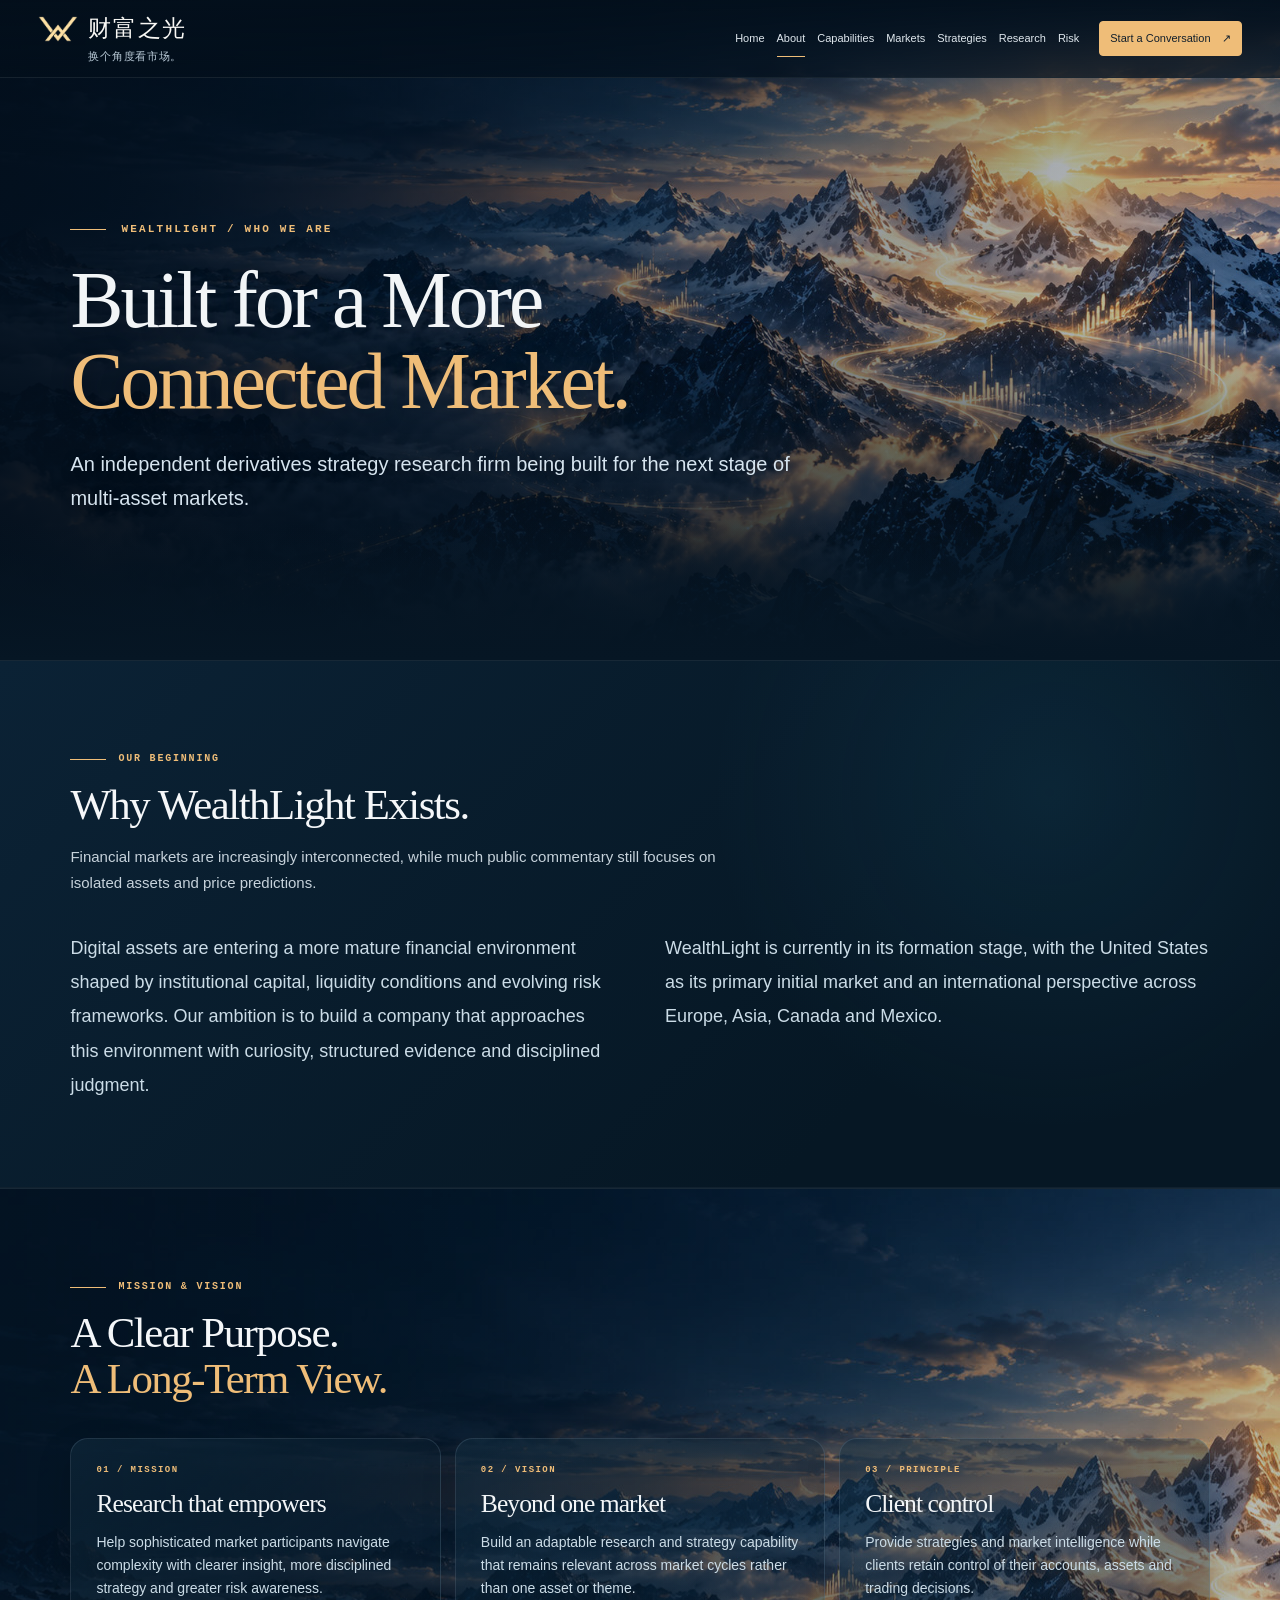
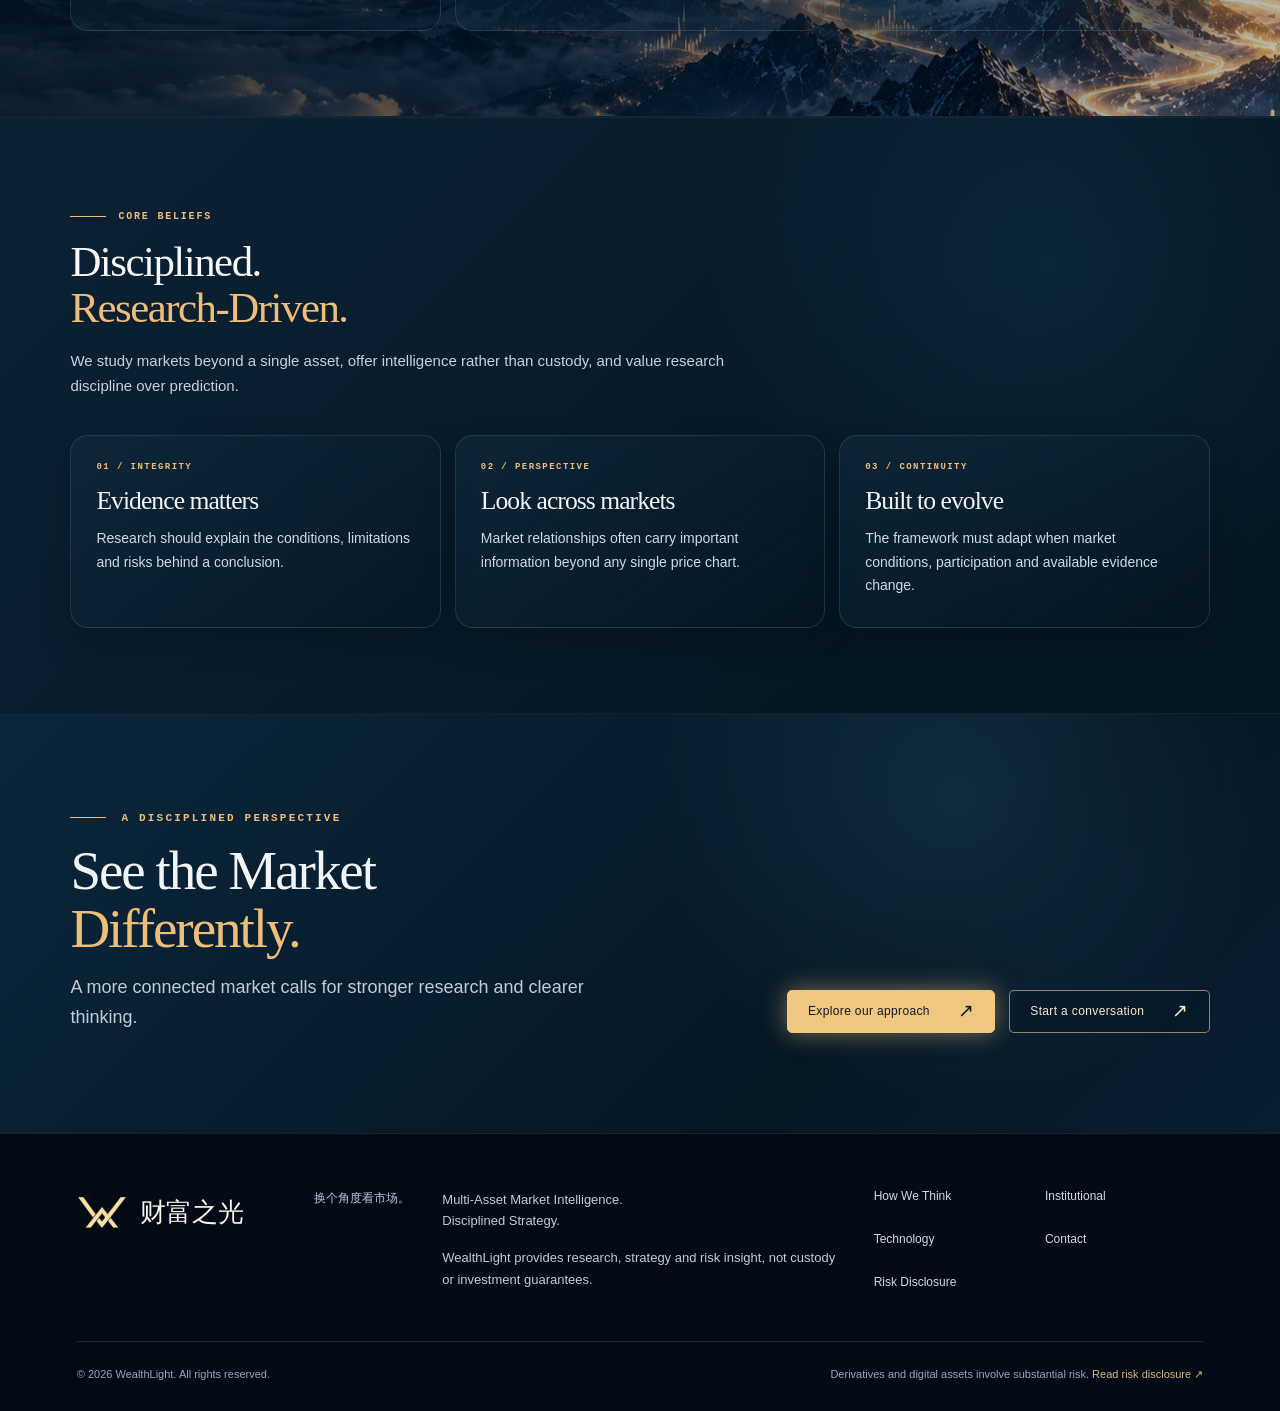
==== commit 150fffc6: "Apply WealthLight brand scheme A and coherent image-driven landscape layout — about.html" ====
--- a/about.html
+++ b/about.html
@@ -1 +1 @@
-<!doctype html><html lang="en"><head><meta charset="UTF-8"><meta name="viewport" content="width=device-width,initial-scale=1"><meta name="theme-color" content="#061525"><meta name="description" content="WealthLight multi-asset market intelligence, derivatives strategy research and risk-aware trading insight."><title>About | WealthLight</title><link rel="icon" type="image/png" href="/assets/wealthlight-symbol.png"><link rel="stylesheet" href="/styles/site.css?v=wl2"><link rel="stylesheet" href="/styles/editorial-v13.css?v=14"></head><body class=" wl-brand-photo" data-page="about"><header class="site-header" id="site-header"><a href="/index.html" class="brand" aria-label="WealthLight Home"><img src="/assets/wealthlight-symbol.png" class="brand-symbol" alt=""><span>WealthLight</span></a><button class="nav-toggle" type="button" aria-label="Open navigation" aria-controls="site-nav" aria-expanded="false"><span></span><span></span></button><nav class="site-nav" id="site-nav"><a href="/index.html" data-nav="index.html">Home</a><a href="/about.html" data-nav="about.html">About</a><a href="/capabilities.html" data-nav="capabilities.html">Capabilities</a><a href="/markets.html" data-nav="markets.html">Markets</a><a href="/strategies.html" data-nav="strategies.html">Strategies</a><a href="/research.html" data-nav="research.html">Research</a><a href="/risk.html" data-nav="risk.html">Risk</a><a class="nav-cta" href="/contact.html">Start a Conversation <span>↗</span></a></nav></header><main><section class="page-hero scene-about"><div class="scene-photo"></div><div class="scene-darken"></div><div class="shell page-hero-copy"><p class="eyebrow">WEALTHLIGHT / WHO WE ARE</p><h1>Built for a More<br><em>Connected Market.</em></h1><p class="lead">An independent derivatives strategy research firm being built for the next stage of multi-asset markets.</p></div></section><section class="content-section "><div class="shell"><div class="section-heading"><p class="eyebrow">OUR BEGINNING</p><h2>Why WealthLight Exists.</h2><p>Financial markets are increasingly interconnected, while much public commentary still focuses on isolated assets and price predictions.</p></div><div class="wide-editorial"><p>Digital assets are entering a more mature financial environment shaped by institutional capital, liquidity conditions and evolving risk frameworks. Our ambition is to build a company that approaches this environment with curiosity, structured evidence and disciplined judgment.</p><p>WealthLight is currently in its formation stage, with the United States as its primary initial market and an international perspective across Europe, Asia, Canada and Mexico.</p></div></div></section><section class="content-section section-dark"><div class="shell"><div class="section-heading"><p class="eyebrow">MISSION & VISION</p><h2>A Clear Purpose.<br><em>A Long-Term View.</em></h2></div><div class="three-col"><article class="line-column"><span class="kicker">01 / MISSION</span><h3>Research that empowers</h3><p>Help sophisticated market participants navigate complexity with clearer insight, more disciplined strategy and greater risk awareness.</p></article><article class="line-column"><span class="kicker">02 / VISION</span><h3>Beyond one market</h3><p>Build an adaptable research and strategy capability that remains relevant across market cycles rather than one asset or theme.</p></article><article class="line-column"><span class="kicker">03 / PRINCIPLE</span><h3>Client control</h3><p>Provide strategies and market intelligence while clients retain control of their accounts, assets and trading decisions.</p></article></div></div></section><section class="content-section "><div class="shell"><div class="section-heading"><p class="eyebrow">CORE BELIEFS</p><h2>Disciplined.<br><em>Research-Driven.</em></h2><p>We study markets beyond a single asset, offer intelligence rather than custody, and value research discipline over prediction.</p></div><div class="three-col"><article class="line-column"><span class="kicker">01 / INTEGRITY</span><h3>Evidence matters</h3><p>Research should explain the conditions, limitations and risks behind a conclusion.</p></article><article class="line-column"><span class="kicker">02 / PERSPECTIVE</span><h3>Look across markets</h3><p>Market relationships often carry important information beyond any single price chart.</p></article><article class="line-column"><span class="kicker">03 / CONTINUITY</span><h3>Built to evolve</h3><p>The framework must adapt when market conditions, participation and available evidence change.</p></article></div></div></section><section class="closing"><div class="shell closing-inner"><div><p class="eyebrow">A DISCIPLINED PERSPECTIVE</p><h2>See the Market<br><em>Differently.</em></h2><p>A more connected market calls for stronger research and clearer thinking.</p></div><div class="closing-actions"><a href="/approach.html" class="button gold">Explore our approach <span>↗</span></a><a href="/contact.html" class="button ghost">Start a conversation <span>↗</span></a></div></div></section></main><footer class="site-footer"><div class="footer-brand"><img src="/assets/wealthlight-logo-light.png" alt="WealthLight — See the Market Differently" loading="lazy"><strong>WealthLight</strong><p>See the Market Differently.</p></div><div class="footer-copy"><p>Multi-Asset Market Intelligence.<br>Disciplined Strategy.</p><p>WealthLight provides research, strategy and risk insight, not custody or investment guarantees.</p></div><nav aria-label="Footer navigation"><a href="/approach.html">How We Think</a><a href="/institutional.html">Institutional</a><a href="/technology.html">Technology</a><a href="/contact.html">Contact</a><a href="/disclosure.html">Risk Disclosure</a></nav><div class="footer-bottom"><span>© 2026 WealthLight. All rights reserved.</span><span>Derivatives and digital assets involve substantial risk. <a href="/disclosure.html">Read risk disclosure ↗</a></span></div></footer><script defer src="/scripts/site.js?v=intro-10-photo"></script></body></html>+<!doctype html><html lang="en"><head><meta charset="UTF-8"><meta name="viewport" content="width=device-width,initial-scale=1"><meta name="theme-color" content="#061525"><meta name="description" content="WealthLight multi-asset market intelligence, derivatives strategy research and risk-aware trading insight."><title>About | WealthLight</title><link rel="icon" type="image/png" href="/assets/wealthlight-symbol.png"><link rel="stylesheet" href="/styles/site.css?v=wl2"><link rel="stylesheet" href="/styles/editorial-v13.css?v=17"><link rel="stylesheet" href="/styles/wealthlight-visual-v16.css?v=cohesive16"></head><body class=" wl-brand-photo" data-page="about"><header class="site-header" id="site-header"><a href="/index.html" class="brand brand-lockup" aria-label="财富之光 — 首页"><span class="brand-top"><img src="/assets/wealthlight-symbol.png" class="brand-mark" alt=""><span class="brand-title">财富之光</span></span><span class="brand-tagline">换个角度看市场。</span></a><button class="nav-toggle" type="button" aria-label="Open navigation" aria-controls="site-nav" aria-expanded="false"><span></span><span></span></button><nav class="site-nav" id="site-nav"><a href="/index.html" data-nav="index.html">Home</a><a href="/about.html" data-nav="about.html">About</a><a href="/capabilities.html" data-nav="capabilities.html">Capabilities</a><a href="/markets.html" data-nav="markets.html">Markets</a><a href="/strategies.html" data-nav="strategies.html">Strategies</a><a href="/research.html" data-nav="research.html">Research</a><a href="/risk.html" data-nav="risk.html">Risk</a><a class="nav-cta" href="/contact.html">Start a Conversation <span>↗</span></a></nav></header><main><section class="page-hero scene-about"><div class="scene-photo"></div><div class="scene-darken"></div><div class="shell page-hero-copy"><p class="eyebrow">WEALTHLIGHT / WHO WE ARE</p><h1>Built for a More<br><em>Connected Market.</em></h1><p class="lead">An independent derivatives strategy research firm being built for the next stage of multi-asset markets.</p></div></section><section class="content-section "><div class="shell"><div class="section-heading"><p class="eyebrow">OUR BEGINNING</p><h2>Why WealthLight Exists.</h2><p>Financial markets are increasingly interconnected, while much public commentary still focuses on isolated assets and price predictions.</p></div><div class="wide-editorial"><p>Digital assets are entering a more mature financial environment shaped by institutional capital, liquidity conditions and evolving risk frameworks. Our ambition is to build a company that approaches this environment with curiosity, structured evidence and disciplined judgment.</p><p>WealthLight is currently in its formation stage, with the United States as its primary initial market and an international perspective across Europe, Asia, Canada and Mexico.</p></div></div></section><section class="content-section section-dark"><div class="shell"><div class="section-heading"><p class="eyebrow">MISSION & VISION</p><h2>A Clear Purpose.<br><em>A Long-Term View.</em></h2></div><div class="three-col"><article class="line-column"><span class="kicker">01 / MISSION</span><h3>Research that empowers</h3><p>Help sophisticated market participants navigate complexity with clearer insight, more disciplined strategy and greater risk awareness.</p></article><article class="line-column"><span class="kicker">02 / VISION</span><h3>Beyond one market</h3><p>Build an adaptable research and strategy capability that remains relevant across market cycles rather than one asset or theme.</p></article><article class="line-column"><span class="kicker">03 / PRINCIPLE</span><h3>Client control</h3><p>Provide strategies and market intelligence while clients retain control of their accounts, assets and trading decisions.</p></article></div></div></section><section class="content-section "><div class="shell"><div class="section-heading"><p class="eyebrow">CORE BELIEFS</p><h2>Disciplined.<br><em>Research-Driven.</em></h2><p>We study markets beyond a single asset, offer intelligence rather than custody, and value research discipline over prediction.</p></div><div class="three-col"><article class="line-column"><span class="kicker">01 / INTEGRITY</span><h3>Evidence matters</h3><p>Research should explain the conditions, limitations and risks behind a conclusion.</p></article><article class="line-column"><span class="kicker">02 / PERSPECTIVE</span><h3>Look across markets</h3><p>Market relationships often carry important information beyond any single price chart.</p></article><article class="line-column"><span class="kicker">03 / CONTINUITY</span><h3>Built to evolve</h3><p>The framework must adapt when market conditions, participation and available evidence change.</p></article></div></div></section><section class="closing"><div class="shell closing-inner"><div><p class="eyebrow">A DISCIPLINED PERSPECTIVE</p><h2>See the Market<br><em>Differently.</em></h2><p>A more connected market calls for stronger research and clearer thinking.</p></div><div class="closing-actions"><a href="/approach.html" class="button gold">Explore our approach <span>↗</span></a><a href="/contact.html" class="button ghost">Start a conversation <span>↗</span></a></div></div></section></main><footer class="site-footer"><div class="footer-brand"><div class="brand-top"><img src="/assets/wealthlight-symbol.png" class="brand-mark" alt=""><span class="brand-title">财富之光</span></div><p class="brand-tagline">换个角度看市场。</p></div><div class="footer-copy"><p>Multi-Asset Market Intelligence.<br>Disciplined Strategy.</p><p>WealthLight provides research, strategy and risk insight, not custody or investment guarantees.</p></div><nav aria-label="Footer navigation"><a href="/approach.html">How We Think</a><a href="/institutional.html">Institutional</a><a href="/technology.html">Technology</a><a href="/contact.html">Contact</a><a href="/disclosure.html">Risk Disclosure</a></nav><div class="footer-bottom"><span>© 2026 WealthLight. All rights reserved.</span><span>Derivatives and digital assets involve substantial risk. <a href="/disclosure.html">Read risk disclosure ↗</a></span></div></footer><script defer src="/scripts/site.js?v=intro-10-photo"></script></body></html>
--- a/styles/editorial-v13.css
+++ b/styles/editorial-v13.css
@@ -250,3 +250,41 @@
 body .content-section.section-soft::after{background:radial-gradient(circle at 78% 18%,rgba(221,164,91,.16),transparent 27%),linear-gradient(135deg,#182b38,#071a29 68%)!important}
 body .content-section.section-pattern::after{background:radial-gradient(circle at 15% 20%,rgba(65,148,188,.16),transparent 26%),radial-gradient(circle at 88% 78%,rgba(215,163,89,.12),transparent 25%),linear-gradient(135deg,#0b2639,#061724 68%)!important}
 body .content-section:not(.section-dark):not(.section-soft):not(.section-pattern)::after{background:radial-gradient(circle at 82% 25%,rgba(37,112,149,.15),transparent 30%),linear-gradient(135deg,#0b2235,#061724 72%)!important}
+/* Explicit longhand override for legacy !important background-image rules. */
+body .content-section.section-dark::after{background-image:radial-gradient(circle at 86% 18%,rgba(54,139,176,.2),transparent 30%),linear-gradient(135deg,#071f34,#031522 70%)!important;background-color:#061724!important}
+body .content-section.section-soft::after{background-image:radial-gradient(circle at 78% 18%,rgba(221,164,91,.16),transparent 27%),linear-gradient(135deg,#182b38,#071a29 68%)!important;background-color:#071a29!important}
+body .content-section.section-pattern::after{background-image:radial-gradient(circle at 15% 20%,rgba(65,148,188,.16),transparent 26%),radial-gradient(circle at 88% 78%,rgba(215,163,89,.12),transparent 25%),linear-gradient(135deg,#0b2639,#061724 68%)!important;background-color:#061724!important}
+body .content-section:not(.section-dark):not(.section-soft):not(.section-pattern)::after{background-image:radial-gradient(circle at 82% 25%,rgba(37,112,149,.15),transparent 30%),linear-gradient(135deg,#0b2235,#061724 72%)!important;background-color:#061724!important}
+/* Highest-specificity homepage cleanup: remove legacy image backgrounds from the actual sections too. */
+html body.home main .content-section{background-image:none!important;background-color:#061724!important}
+html body.home main .content-section.section-dark{background:radial-gradient(circle at 86% 18%,rgba(54,139,176,.2),transparent 30%),linear-gradient(135deg,#071f34,#031522 70%)!important}
+html body.home main .content-section.section-soft{background:radial-gradient(circle at 78% 18%,rgba(221,164,91,.16),transparent 27%),linear-gradient(135deg,#182b38,#071a29 68%)!important}
+html body.home main .content-section.section-pattern{background:radial-gradient(circle at 15% 20%,rgba(65,148,188,.16),transparent 26%),radial-gradient(circle at 88% 78%,rgba(215,163,89,.12),transparent 25%),linear-gradient(135deg,#0b2639,#061724 68%)!important}
+html body.home main .content-section::after{background-image:none!important;background-color:transparent!important}
+html body.home main .content-section.section-dark::after{background-image:radial-gradient(circle at 86% 18%,rgba(54,139,176,.2),transparent 30%),linear-gradient(135deg,#071f34,#031522 70%)!important}
+html body.home main .content-section.section-soft::after{background-image:radial-gradient(circle at 78% 18%,rgba(221,164,91,.16),transparent 27%),linear-gradient(135deg,#182b38,#071a29 68%)!important}
+html body.home main .content-section.section-pattern::after{background-image:radial-gradient(circle at 15% 20%,rgba(65,148,188,.16),transparent 26%),radial-gradient(circle at 88% 78%,rgba(215,163,89,.12),transparent 25%),linear-gradient(135deg,#0b2639,#061724 68%)!important}
+
+
+/* v14: each homepage block gets its own visual language; no repeated photo bands. */
+body.home main > .content-section:nth-of-type(3){background:radial-gradient(circle at 82% 16%,rgba(74,164,204,.22),transparent 28%),linear-gradient(128deg,#071d31 0%,#061522 56%,#0a2638 100%)!important;background-image:radial-gradient(circle at 82% 16%,rgba(74,164,204,.22),transparent 28%),linear-gradient(128deg,#071d31 0%,#061522 56%,#0a2638 100%)!important}
+body.home main > .content-section:nth-of-type(3)::after{background:linear-gradient(115deg,transparent 0 48%,rgba(116,191,218,.08) 49%,transparent 50% 100%),radial-gradient(circle at 86% 22%,rgba(74,164,204,.16),transparent 28%)!important;background-image:linear-gradient(115deg,transparent 0 48%,rgba(116,191,218,.08) 49%,transparent 50% 100%),radial-gradient(circle at 86% 22%,rgba(74,164,204,.16),transparent 28%)!important}
+body.home main > .content-section:nth-of-type(4){background:radial-gradient(circle at 14% 82%,rgba(232,178,105,.16),transparent 25%),linear-gradient(145deg,#182b38 0%,#0c2132 55%,#071724 100%)!important;background-image:radial-gradient(circle at 14% 82%,rgba(232,178,105,.16),transparent 25%),linear-gradient(145deg,#182b38 0%,#0c2132 55%,#071724 100%)!important}
+body.home main > .content-section:nth-of-type(4)::after{background:radial-gradient(circle at 15% 78%,rgba(232,178,105,.12),transparent 23%),linear-gradient(160deg,transparent 0 72%,rgba(232,178,105,.09) 72.5%,transparent 73%)!important;background-image:radial-gradient(circle at 15% 78%,rgba(232,178,105,.12),transparent 23%),linear-gradient(160deg,transparent 0 72%,rgba(232,178,105,.09) 72.5%,transparent 73%)!important}
+body.home main > .market-stage:nth-of-type(5){background:radial-gradient(ellipse at 78% 20%,rgba(82,176,210,.18),transparent 30%),linear-gradient(135deg,#061827 0%,#0a293b 52%,#071a2b 100%)!important}
+body.home main > .market-stage:nth-of-type(5)::after{background:repeating-linear-gradient(90deg,transparent 0,transparent 119px,rgba(151,209,224,.055) 120px),repeating-linear-gradient(0deg,transparent 0,transparent 79px,rgba(151,209,224,.045) 80px),radial-gradient(circle at 80% 18%,rgba(82,176,210,.2),transparent 28%)!important;background-image:repeating-linear-gradient(90deg,transparent 0,transparent 119px,rgba(151,209,224,.055) 120px),repeating-linear-gradient(0deg,transparent 0,transparent 79px,rgba(151,209,224,.045) 80px),radial-gradient(circle at 80% 18%,rgba(82,176,210,.2),transparent 28%)!important}
+body.home main > .content-section:nth-of-type(6){background:radial-gradient(circle at 86% 18%,rgba(201,109,101,.13),transparent 23%),linear-gradient(132deg,#241f2b 0%,#111c2b 52%,#071724 100%)!important;background-image:radial-gradient(circle at 86% 18%,rgba(201,109,101,.13),transparent 23%),linear-gradient(132deg,#241f2b 0%,#111c2b 52%,#071724 100%)!important}
+body.home main > .content-section:nth-of-type(6)::after{background:linear-gradient(155deg,transparent 0 62%,rgba(201,109,101,.08) 62.5%,transparent 63%),radial-gradient(circle at 86% 18%,rgba(201,109,101,.12),transparent 24%)!important;background-image:linear-gradient(155deg,transparent 0 62%,rgba(201,109,101,.08) 62.5%,transparent 63%),radial-gradient(circle at 86% 18%,rgba(201,109,101,.12),transparent 24%)!important}
+body[data-page="capabilities"] .page-hero .scene-photo{background-image:linear-gradient(115deg,rgba(4,18,31,.3),transparent 58%),url('/assets/research-light-trails.png?v=2')!important;background-position:center!important}
+body[data-page="markets"] .page-hero .scene-photo{background-image:linear-gradient(115deg,rgba(4,18,31,.24),transparent 58%),url('/assets/markets-light-trails.png?v=2')!important;background-position:center!important}
+body[data-page="strategies"] .page-hero .scene-photo{background-image:linear-gradient(115deg,rgba(4,18,31,.28),transparent 58%),url('/assets/perspective-global.png?v=2')!important;background-position:center!important}
+body[data-page="research-&-insights"] .page-hero .scene-photo{background-image:linear-gradient(115deg,rgba(4,18,31,.24),transparent 58%),url('/assets/research-mountains.jpg?v=4')!important;background-position:center 58%!important}
+body[data-page="risk-management"] .page-hero .scene-photo{background-image:linear-gradient(115deg,rgba(4,18,31,.36),transparent 58%),url('/assets/hero-fog.png?v=2')!important;background-position:center!important}
+
+/* v14.1: win over legacy section-class specificity for homepage blocks 2-5. */
+html body.home main > .content-section:nth-of-type(3).section-dark{background:radial-gradient(circle at 82% 16%,rgba(74,164,204,.22),transparent 28%),linear-gradient(128deg,#071d31 0%,#061522 56%,#0a2638 100%)!important;background-image:radial-gradient(circle at 82% 16%,rgba(74,164,204,.22),transparent 28%),linear-gradient(128deg,#071d31 0%,#061522 56%,#0a2638 100%)!important}
+html body.home main > .content-section:nth-of-type(3).section-dark::after{background:linear-gradient(115deg,transparent 0 48%,rgba(116,191,218,.08) 49%,transparent 50% 100%),radial-gradient(circle at 86% 22%,rgba(74,164,204,.16),transparent 28%)!important;background-image:linear-gradient(115deg,transparent 0 48%,rgba(116,191,218,.08) 49%,transparent 50% 100%),radial-gradient(circle at 86% 22%,rgba(74,164,204,.16),transparent 28%)!important}
+html body.home main > .content-section:nth-of-type(4).section-pattern{background:radial-gradient(circle at 14% 82%,rgba(232,178,105,.16),transparent 25%),linear-gradient(145deg,#182b38 0%,#0c2132 55%,#071724 100%)!important;background-image:radial-gradient(circle at 14% 82%,rgba(232,178,105,.16),transparent 25%),linear-gradient(145deg,#182b38 0%,#0c2132 55%,#071724 100%)!important}
+html body.home main > .content-section:nth-of-type(4).section-pattern::after{background:radial-gradient(circle at 15% 78%,rgba(232,178,105,.12),transparent 23%),linear-gradient(160deg,transparent 0 72%,rgba(232,178,105,.09) 72.5%,transparent 73%)!important;background-image:radial-gradient(circle at 15% 78%,rgba(232,178,105,.12),transparent 23%),linear-gradient(160deg,transparent 0 72%,rgba(232,178,105,.09) 72.5%,transparent 73%)!important}
+html body.home main > .content-section:nth-of-type(6).section-dark{background:radial-gradient(circle at 86% 18%,rgba(201,109,101,.13),transparent 23%),linear-gradient(132deg,#241f2b 0%,#111c2b 52%,#071724 100%)!important;background-image:radial-gradient(circle at 86% 18%,rgba(201,109,101,.13),transparent 23%),linear-gradient(132deg,#241f2b 0%,#111c2b 52%,#071724 100%)!important}
+html body.home main > .content-section:nth-of-type(6).section-dark::after{background:linear-gradient(155deg,transparent 0 62%,rgba(201,109,101,.08) 62.5%,transparent 63%),radial-gradient(circle at 86% 18%,rgba(201,109,101,.12),transparent 24%)!important;background-image:linear-gradient(155deg,transparent 0 62%,rgba(201,109,101,.08) 62.5%,transparent 63%),radial-gradient(circle at 86% 18%,rgba(201,109,101,.12),transparent 24%)!important}
--- a/styles/wealthlight-visual-v16.css
+++ b/styles/wealthlight-visual-v16.css
@@ -0,0 +1,197 @@
+/* WEALTHLIGHT — cohesive image-first visual system V16
+   All landscapes and finance motifs are existing real JPG/PNG image assets.
+   CSS ONLY composes those prepared images and preserves text legibility.
+   No browser-drawn mountains, stock charts, particles or synthetic light curves. */
+
+:root{--wl-midnight:#061624;--wl-panel:#081c2b;--wl-text:#f2f5f7;--wl-soft:#b9cddc;--wl-bronze:#e7bd7c}
+html{background:var(--wl-midnight)}
+body{background:var(--wl-midnight);color:var(--wl-text)}
+
+/* Scheme A: ONE standalone mark, readable Chinese name, independent subtitle. */
+.site-header a.brand.brand-lockup{
+ display:flex!important;flex-direction:column!important;align-items:flex-start!important;
+ justify-content:center!important;gap:3px!important;flex-shrink:0;
+ width:max-content;min-width:185px;max-width:260px;
+ text-decoration:none!important;letter-spacing:normal!important;white-space:normal!important
+}
+.brand-lockup .brand-top{display:flex;align-items:center;gap:10px;min-height:33px}
+.brand-lockup .brand-mark{display:block;width:40px!important;height:32px!important;object-fit:contain!important;
+ flex-shrink:0;filter:brightness(0) saturate(100%) invert(84%) sepia(20%) saturate(631%) hue-rotate(348deg) brightness(105%)!important;
+ background:none!important;border-radius:0!important;padding:0!important}
+.brand-lockup .brand-title{
+ display:block;color:#f9f8f5;font-family:Georgia,"Noto Serif SC","Songti SC","SimSun",serif;
+ font-size:23px;line-height:1.1;font-weight:500;letter-spacing:.07em;white-space:nowrap
+}
+.brand-lockup .brand-tagline{display:block;color:#b8c9d6;font:11px/1.45 "PingFang SC","Microsoft YaHei",sans-serif;
+ letter-spacing:.065em;padding-left:50px}
+.site-header{align-items:center!important}
+.site-header .site-nav{margin-left:auto}
+
+/* Footer: remove embedded English lockup image and duplicate text. */
+.site-footer .footer-brand{
+ display:flex!important;flex-direction:column!important;align-items:flex-start!important;gap:7px!important;
+ min-width:200px;padding:0!important;background:none!important
+}
+.site-footer .footer-brand .brand-top{display:flex;align-items:center;gap:13px;min-height:48px}
+.site-footer .footer-brand .brand-mark{
+ width:50px!important;height:46px!important;object-fit:contain;filter:brightness(0) saturate(100%) invert(84%) sepia(20%) saturate(631%) hue-rotate(348deg) brightness(105%)!important;
+ padding:0!important;background:none!important;border-radius:0!important
+}
+.site-footer .footer-brand .brand-title{display:block!important;font-size:26px!important;color:#fbf7ef!important}
+.site-footer .footer-brand .brand-tagline{display:block!important;padding-left:63px!important;margin:0!important;
+ color:#b7c8d6!important;font-size:12px!important;line-height:1.5}
+
+/* Hero photographs: one image plane per page, never a pasted extra mountain on top. */
+html body .home-hero .home-hero-photo,
+html body .page-hero .scene-photo,
+html body .market-stage .market-stage-photo{
+ background-color:#061624!important;background-repeat:no-repeat!important;
+ background-size:cover!important;filter:none!important;opacity:1!important;
+ transform:none!important;animation:none!important;will-change:auto!important
+}
+html body.home .home-hero .home-hero-photo{
+ background-image:url('/assets/market-landscape-v13.jpg')!important;background-position:58% 51%!important
+}
+html body.home .market-stage .market-stage-photo,
+html body[data-page="markets"] .market-stage .market-stage-photo{
+ background-image:url('/assets/markets-mountains.jpg')!important;background-position:center 57%!important
+}
+html body[data-page="about"] .page-hero .scene-photo{
+ background-image:url('/assets/hero-mountains.jpg')!important;background-position:57% 49%!important
+}
+html body[data-page="capabilities"] .page-hero .scene-photo{
+ background-image:url('/assets/research-mountains.jpg')!important;background-position:56% 52%!important
+}
+html body[data-page="markets"] .page-hero .scene-photo{
+ background-image:url('/assets/markets-mountains.jpg')!important;background-position:52% 57%!important
+}
+html body[data-page="strategies"] .page-hero .scene-photo{
+ background-image:url('/assets/market-landscape-v13.jpg')!important;background-position:64% 52%!important
+}
+html body[data-page="research-&-insights"] .page-hero .scene-photo{
+ background-image:url('/assets/research-mountains.jpg')!important;background-position:51% 56%!important
+}
+html body[data-page="risk-management"] .page-hero .scene-photo{
+ background-image:url('/assets/hero-mountains.jpg')!important;background-position:72% 52%!important
+}
+html body[data-page="how-we-think"] .page-hero .scene-photo{
+ background-image:url('/assets/market-landscape-v13.jpg')!important;background-position:72% 52%!important
+}
+html body[data-page="perspective"] .page-hero .scene-photo{
+ background-image:url('/assets/markets-mountains.jpg')!important;background-position:51% 56%!important
+}
+html body[data-page="technology"] .page-hero .scene-photo{
+ background-image:url('/assets/research-mountains.jpg')!important;background-position:64% 56%!important
+}
+html body[data-page="institutional-services"] .page-hero .scene-photo{
+ background-image:url('/assets/hero-mountains.jpg')!important;background-position:55% 50%!important
+}
+html body[data-page="contact"] .page-hero .scene-photo{
+ background-image:url('/assets/markets-mountains.jpg')!important;background-position:65% 52%!important
+}
+html body[data-page="risk-disclosure"] .page-hero .scene-photo{
+ background-image:url('/assets/hero-mountains.jpg')!important;background-position:70% 50%!important
+}
+html body .page-hero .scene-overlay-art,
+html body .home-hero .home-hero-fog,
+html body .market-stage .market-overlay,
+html body .wl-financial-art{display:none!important}
+
+/* Luminance protection for HTML copy + seamless transition to the next section. */
+html body .home-hero .home-hero-shade{
+ background:linear-gradient(90deg,rgba(3,13,24,.91) 0%,rgba(3,14,25,.64) 32%,rgba(4,17,29,.23) 67%,rgba(4,17,29,.06) 100%),
+ linear-gradient(180deg,rgba(4,15,27,.15),transparent 39%,rgba(6,22,36,.93) 100%)!important;
+ z-index:2!important
+}
+html body .page-hero .scene-darken{
+ background:linear-gradient(90deg,rgba(3,14,26,.88) 0%,rgba(4,16,29,.55) 44%,rgba(3,15,28,.18) 100%),
+ linear-gradient(180deg,rgba(3,13,25,.15),transparent 47%,rgba(6,22,36,.97) 100%)!important;
+ z-index:2!important
+}
+html body .page-hero::after{
+ content:"";position:absolute;inset:auto 0 0;z-index:3!important;height:140px;
+ background:linear-gradient(to bottom,transparent,#061624)!important;opacity:1!important;
+ animation:none!important;pointer-events:none
+}
+html body .home-hero .hero-inner,html body .home-hero .hero-pillars{position:relative;z-index:4!important}
+html body .page-hero .page-hero-copy{position:relative;z-index:4!important}
+html body .page-hero h1,html body .home-hero h1{text-shadow:0 4px 22px rgba(0,10,21,.47)}
+html body .page-hero .lead{color:#d6e4ef!important;text-shadow:0 2px 10px rgba(0,11,22,.5)}
+
+/* Continuous editorial surfaces: never repeat the same full mountain at each panel. */
+html body .content-section,
+html body .content-section.section-dark,
+html body .content-section.section-soft,
+html body .content-section.section-pattern,
+html body.home main > .content-section,
+html body.home main > .content-section.section-dark,
+html body.home main > .content-section.section-pattern,
+html body.home main > .content-section.section-soft,
+html body.home main > .content-section:nth-of-type(n),
+html body.home main > .content-section:nth-of-type(n).section-dark,
+html body.home main > .content-section:nth-of-type(n).section-pattern{
+ background:#061624!important;background-image:none!important;overflow:hidden;isolation:isolate
+}
+html body .content-section::before,
+html body .content-section::after,
+html body.home main > .content-section::before,
+html body.home main > .content-section::after,
+html body.home main > .content-section:nth-of-type(n)::before,
+html body.home main > .content-section:nth-of-type(n)::after{
+ content:"";position:absolute;inset:0;z-index:0!important;pointer-events:none;
+ background-image:none!important;background:transparent!important;opacity:1!important;
+ animation:none!important;transform:none!important
+}
+/* A faint, fully integrated second photograph ONLY in selected editorial chapters. */
+html body.home main > .content-section:nth-of-type(4)::before{
+ display:block!important;background:url('/assets/research-mountains.jpg') center 58%/cover no-repeat!important;
+ opacity:.18!important;mask-image:linear-gradient(to bottom,transparent,#000 26%,#000 69%,transparent)!important
+}
+html body.home main > .content-section:nth-of-type(6)::before{
+ display:block!important;background:url('/assets/hero-mountains.jpg') center 56%/cover no-repeat!important;
+ opacity:.14!important;mask-image:linear-gradient(to bottom,transparent,#000 35%,transparent)!important
+}
+html body .content-section>.shell{position:relative!important;z-index:2!important}
+html body .content-section p{color:#cbdce7}
+html body .content-section h2{color:#f5f7f9}
+html body .market-stage::after{
+ content:"";position:absolute;inset:0;z-index:2;
+ background:linear-gradient(90deg,rgba(3,15,28,.90) 0%,rgba(3,15,28,.64) 42%,rgba(3,15,28,.31)),
+ linear-gradient(180deg,rgba(4,17,28,.36),transparent 48%,rgba(6,22,36,.92))!important;
+ pointer-events:none
+}
+html body .market-stage .shell{z-index:4!important}
+html body .step{background-image:none!important;background-color:transparent!important}
+html body .step::before,html body .step::after{box-shadow:none}
+html body .closing{background:#061624!important;background-image:none!important}
+html body .closing::before{display:none!important}
+html body .closing::after{background:transparent!important}
+
+@media(max-width:1100px){
+ .site-header a.brand.brand-lockup{min-width:170px;max-width:200px}
+ .brand-lockup .brand-mark{width:34px!important;height:29px!important}
+ .brand-lockup .brand-title{font-size:20px}
+ .brand-lockup .brand-tagline{padding-left:44px;font-size:10px}
+}
+@media(max-width:640px){
+ .site-header a.brand.brand-lockup{min-width:146px}
+ .brand-lockup .brand-top{gap:8px}
+ .brand-lockup .brand-mark{width:29px!important;height:27px!important}
+ .brand-lockup .brand-title{font-size:18px;letter-spacing:.04em}
+ .brand-lockup .brand-tagline{padding-left:37px;font-size:10px}
+ .site-footer .footer-brand .brand-mark{width:43px!important;height:40px!important}
+ .site-footer .footer-brand .brand-title{font-size:23px!important}
+ .site-footer .footer-brand .brand-tagline{padding-left:56px!important}
+ html body.home .home-hero .home-hero-photo{background-position:67% 50%!important}
+ html body .page-hero .scene-photo{background-position:65% 50%!important}
+ html body .home-hero .home-hero-shade{background:linear-gradient(90deg,rgba(3,14,26,.88),rgba(3,14,26,.44)),
+ linear-gradient(180deg,rgba(4,16,28,.25),transparent 43%,rgba(6,22,36,.96))!important}
+ html body .page-hero .scene-darken{background:linear-gradient(90deg,rgba(3,14,26,.88),rgba(3,14,26,.48)),
+ linear-gradient(180deg,transparent 32%,rgba(6,22,36,.98))!important}
+ html body .market-stage .market-stage-photo{background-position:58% center!important}
+}
+@media(prefers-reduced-motion:reduce){
+ html body .home-hero .home-hero-photo,
+ html body .page-hero .scene-photo,
+ html body .market-stage .market-stage-photo{animation:none!important;transform:none!important}
+}
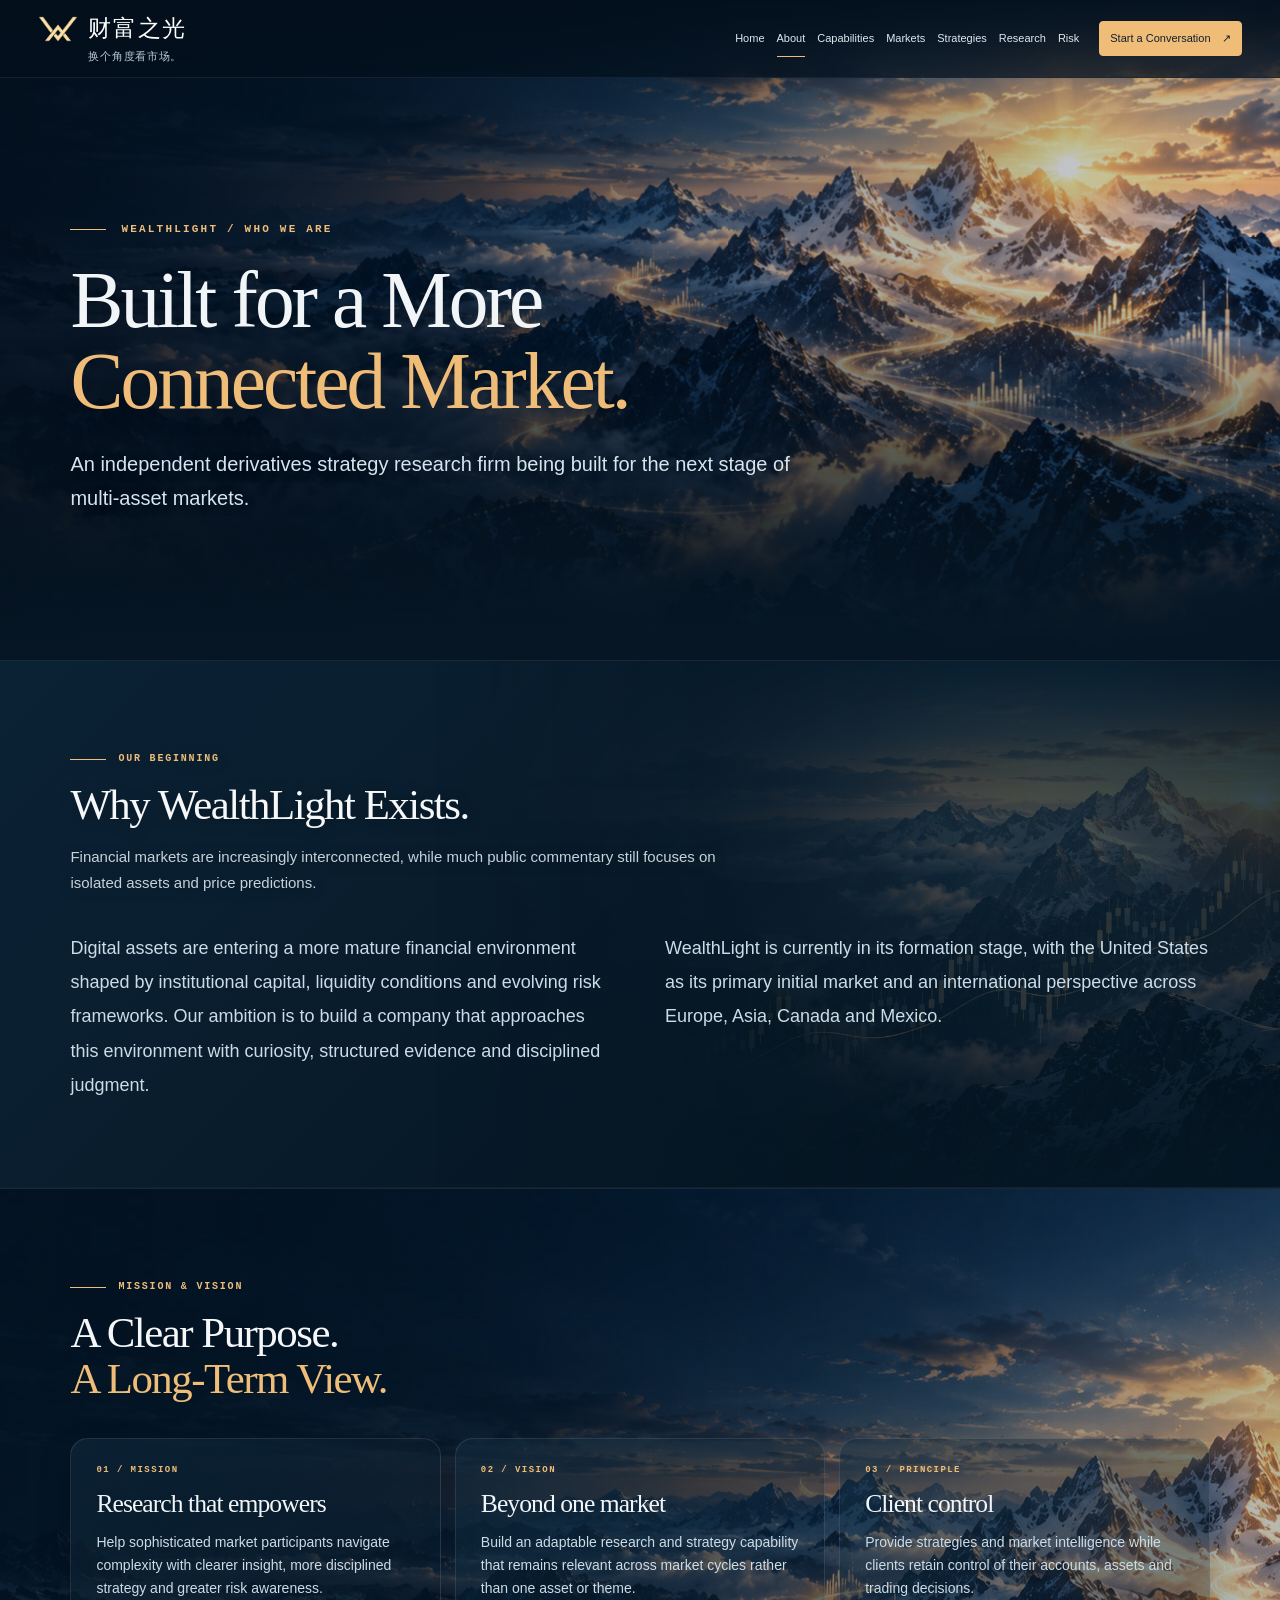
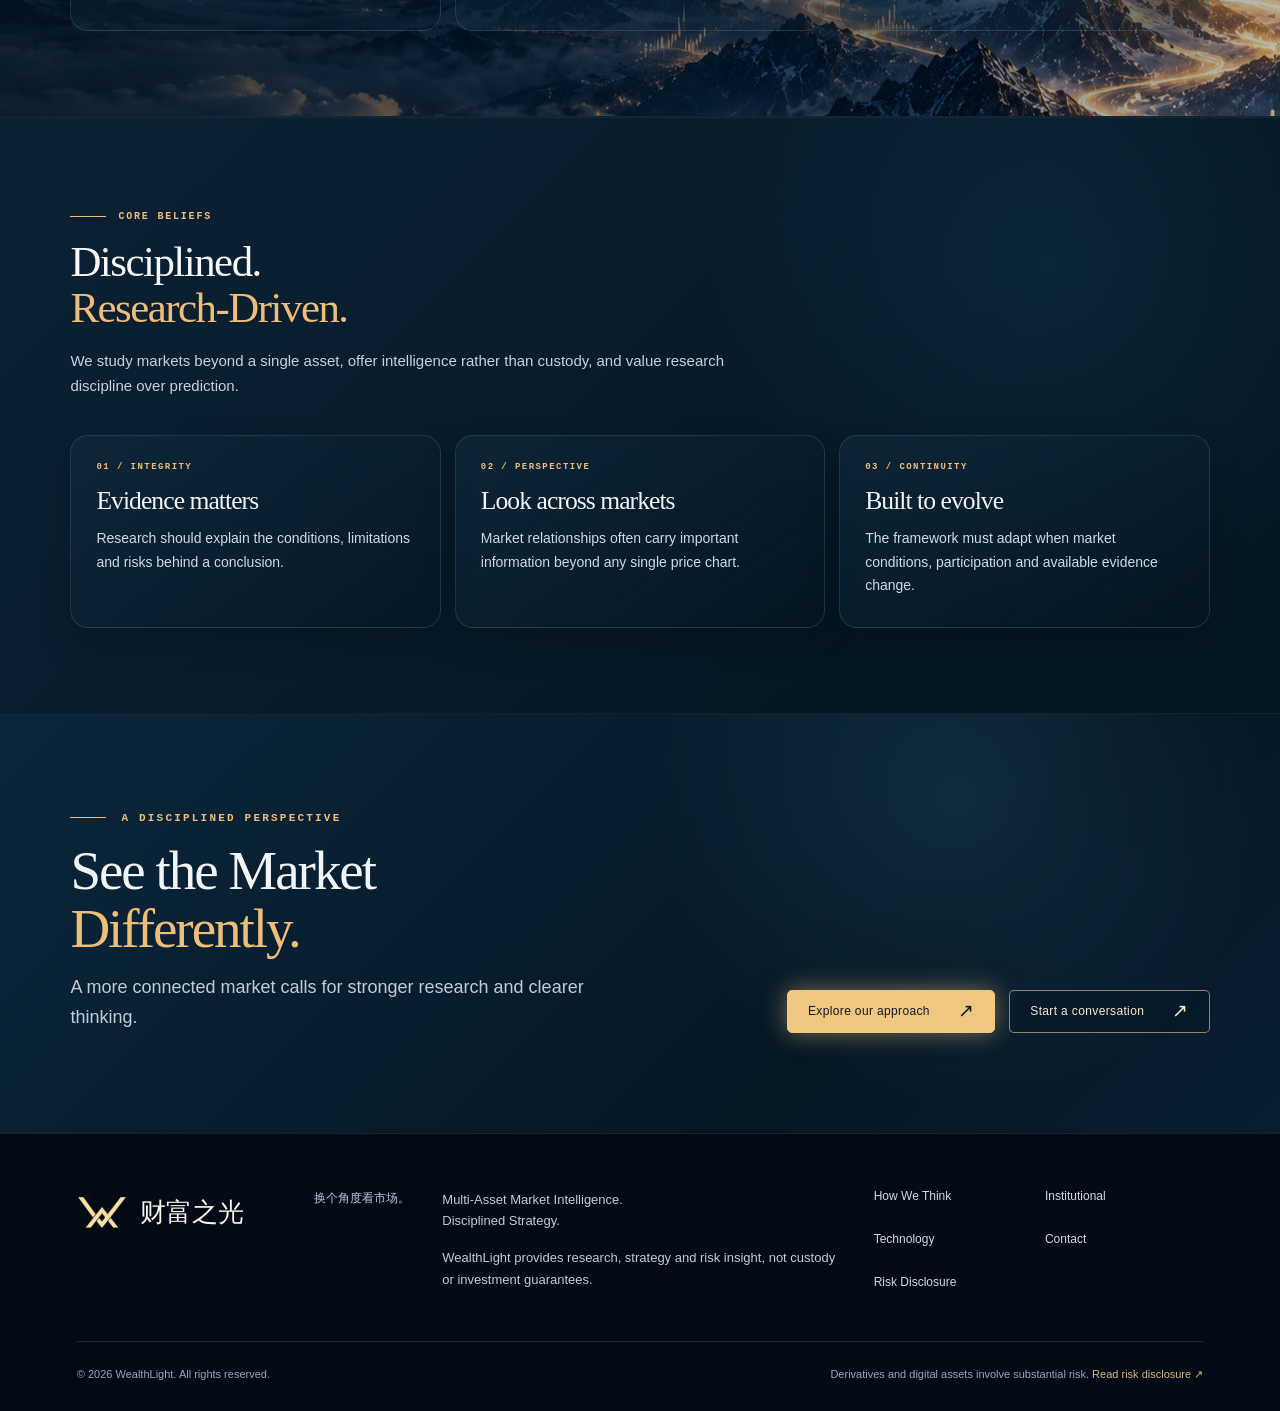
==== commit 50d7ea1e: "Apply real on-site photographic chapter media and animated editorial layout — about.html" ====
--- a/about.html
+++ b/about.html
@@ -1 +1 @@
-<!doctype html><html lang="en"><head><meta charset="UTF-8"><meta name="viewport" content="width=device-width,initial-scale=1"><meta name="theme-color" content="#061525"><meta name="description" content="WealthLight multi-asset market intelligence, derivatives strategy research and risk-aware trading insight."><title>About | WealthLight</title><link rel="icon" type="image/png" href="/assets/wealthlight-symbol.png"><link rel="stylesheet" href="/styles/site.css?v=wl2"><link rel="stylesheet" href="/styles/editorial-v13.css?v=17"><link rel="stylesheet" href="/styles/wealthlight-visual-v16.css?v=cohesive16"></head><body class=" wl-brand-photo" data-page="about"><header class="site-header" id="site-header"><a href="/index.html" class="brand brand-lockup" aria-label="财富之光 — 首页"><span class="brand-top"><img src="/assets/wealthlight-symbol.png" class="brand-mark" alt=""><span class="brand-title">财富之光</span></span><span class="brand-tagline">换个角度看市场。</span></a><button class="nav-toggle" type="button" aria-label="Open navigation" aria-controls="site-nav" aria-expanded="false"><span></span><span></span></button><nav class="site-nav" id="site-nav"><a href="/index.html" data-nav="index.html">Home</a><a href="/about.html" data-nav="about.html">About</a><a href="/capabilities.html" data-nav="capabilities.html">Capabilities</a><a href="/markets.html" data-nav="markets.html">Markets</a><a href="/strategies.html" data-nav="strategies.html">Strategies</a><a href="/research.html" data-nav="research.html">Research</a><a href="/risk.html" data-nav="risk.html">Risk</a><a class="nav-cta" href="/contact.html">Start a Conversation <span>↗</span></a></nav></header><main><section class="page-hero scene-about"><div class="scene-photo"></div><div class="scene-darken"></div><div class="shell page-hero-copy"><p class="eyebrow">WEALTHLIGHT / WHO WE ARE</p><h1>Built for a More<br><em>Connected Market.</em></h1><p class="lead">An independent derivatives strategy research firm being built for the next stage of multi-asset markets.</p></div></section><section class="content-section "><div class="shell"><div class="section-heading"><p class="eyebrow">OUR BEGINNING</p><h2>Why WealthLight Exists.</h2><p>Financial markets are increasingly interconnected, while much public commentary still focuses on isolated assets and price predictions.</p></div><div class="wide-editorial"><p>Digital assets are entering a more mature financial environment shaped by institutional capital, liquidity conditions and evolving risk frameworks. Our ambition is to build a company that approaches this environment with curiosity, structured evidence and disciplined judgment.</p><p>WealthLight is currently in its formation stage, with the United States as its primary initial market and an international perspective across Europe, Asia, Canada and Mexico.</p></div></div></section><section class="content-section section-dark"><div class="shell"><div class="section-heading"><p class="eyebrow">MISSION & VISION</p><h2>A Clear Purpose.<br><em>A Long-Term View.</em></h2></div><div class="three-col"><article class="line-column"><span class="kicker">01 / MISSION</span><h3>Research that empowers</h3><p>Help sophisticated market participants navigate complexity with clearer insight, more disciplined strategy and greater risk awareness.</p></article><article class="line-column"><span class="kicker">02 / VISION</span><h3>Beyond one market</h3><p>Build an adaptable research and strategy capability that remains relevant across market cycles rather than one asset or theme.</p></article><article class="line-column"><span class="kicker">03 / PRINCIPLE</span><h3>Client control</h3><p>Provide strategies and market intelligence while clients retain control of their accounts, assets and trading decisions.</p></article></div></div></section><section class="content-section "><div class="shell"><div class="section-heading"><p class="eyebrow">CORE BELIEFS</p><h2>Disciplined.<br><em>Research-Driven.</em></h2><p>We study markets beyond a single asset, offer intelligence rather than custody, and value research discipline over prediction.</p></div><div class="three-col"><article class="line-column"><span class="kicker">01 / INTEGRITY</span><h3>Evidence matters</h3><p>Research should explain the conditions, limitations and risks behind a conclusion.</p></article><article class="line-column"><span class="kicker">02 / PERSPECTIVE</span><h3>Look across markets</h3><p>Market relationships often carry important information beyond any single price chart.</p></article><article class="line-column"><span class="kicker">03 / CONTINUITY</span><h3>Built to evolve</h3><p>The framework must adapt when market conditions, participation and available evidence change.</p></article></div></div></section><section class="closing"><div class="shell closing-inner"><div><p class="eyebrow">A DISCIPLINED PERSPECTIVE</p><h2>See the Market<br><em>Differently.</em></h2><p>A more connected market calls for stronger research and clearer thinking.</p></div><div class="closing-actions"><a href="/approach.html" class="button gold">Explore our approach <span>↗</span></a><a href="/contact.html" class="button ghost">Start a conversation <span>↗</span></a></div></div></section></main><footer class="site-footer"><div class="footer-brand"><div class="brand-top"><img src="/assets/wealthlight-symbol.png" class="brand-mark" alt=""><span class="brand-title">财富之光</span></div><p class="brand-tagline">换个角度看市场。</p></div><div class="footer-copy"><p>Multi-Asset Market Intelligence.<br>Disciplined Strategy.</p><p>WealthLight provides research, strategy and risk insight, not custody or investment guarantees.</p></div><nav aria-label="Footer navigation"><a href="/approach.html">How We Think</a><a href="/institutional.html">Institutional</a><a href="/technology.html">Technology</a><a href="/contact.html">Contact</a><a href="/disclosure.html">Risk Disclosure</a></nav><div class="footer-bottom"><span>© 2026 WealthLight. All rights reserved.</span><span>Derivatives and digital assets involve substantial risk. <a href="/disclosure.html">Read risk disclosure ↗</a></span></div></footer><script defer src="/scripts/site.js?v=intro-10-photo"></script></body></html>+<!doctype html><html lang="en"><head><meta charset="UTF-8"><meta name="viewport" content="width=device-width,initial-scale=1"><meta name="theme-color" content="#061525"><meta name="description" content="WealthLight multi-asset market intelligence, derivatives strategy research and risk-aware trading insight."><title>About | WealthLight</title><link rel="icon" type="image/png" href="/assets/wealthlight-symbol.png"><link rel="stylesheet" href="/styles/site.css?v=wl2"><link rel="stylesheet" href="/styles/editorial-v13.css?v=17"><link rel="stylesheet" href="/styles/wealthlight-visual-v16.css?v=cohesive16"><link rel="stylesheet" href="/styles/wealthlight-live-v17.css?v=actual17"></head><body class=" wl-brand-photo" data-page="about"><header class="site-header" id="site-header"><a href="/index.html" class="brand brand-lockup" aria-label="财富之光 — 首页"><span class="brand-top"><img src="/assets/wealthlight-symbol.png" class="brand-mark" alt=""><span class="brand-title">财富之光</span></span><span class="brand-tagline">换个角度看市场。</span></a><button class="nav-toggle" type="button" aria-label="Open navigation" aria-controls="site-nav" aria-expanded="false"><span></span><span></span></button><nav class="site-nav" id="site-nav"><a href="/index.html" data-nav="index.html">Home</a><a href="/about.html" data-nav="about.html">About</a><a href="/capabilities.html" data-nav="capabilities.html">Capabilities</a><a href="/markets.html" data-nav="markets.html">Markets</a><a href="/strategies.html" data-nav="strategies.html">Strategies</a><a href="/research.html" data-nav="research.html">Research</a><a href="/risk.html" data-nav="risk.html">Risk</a><a class="nav-cta" href="/contact.html">Start a Conversation <span>↗</span></a></nav></header><main><section class="page-hero scene-about"><div class="scene-photo"></div><div class="scene-darken"></div><div class="shell page-hero-copy"><p class="eyebrow">WEALTHLIGHT / WHO WE ARE</p><h1>Built for a More<br><em>Connected Market.</em></h1><p class="lead">An independent derivatives strategy research firm being built for the next stage of multi-asset markets.</p></div></section><section class="content-section  has-image-scene"><div class="wl-chapter-image" aria-hidden="true"><img src="/assets/market-landscape-v13.jpg" alt="" loading="lazy" decoding="async"></div><div class="shell"><div class="section-heading"><p class="eyebrow">OUR BEGINNING</p><h2>Why WealthLight Exists.</h2><p>Financial markets are increasingly interconnected, while much public commentary still focuses on isolated assets and price predictions.</p></div><div class="wide-editorial"><p>Digital assets are entering a more mature financial environment shaped by institutional capital, liquidity conditions and evolving risk frameworks. Our ambition is to build a company that approaches this environment with curiosity, structured evidence and disciplined judgment.</p><p>WealthLight is currently in its formation stage, with the United States as its primary initial market and an international perspective across Europe, Asia, Canada and Mexico.</p></div></div></section><section class="content-section section-dark"><div class="shell"><div class="section-heading"><p class="eyebrow">MISSION & VISION</p><h2>A Clear Purpose.<br><em>A Long-Term View.</em></h2></div><div class="three-col"><article class="line-column"><span class="kicker">01 / MISSION</span><h3>Research that empowers</h3><p>Help sophisticated market participants navigate complexity with clearer insight, more disciplined strategy and greater risk awareness.</p></article><article class="line-column"><span class="kicker">02 / VISION</span><h3>Beyond one market</h3><p>Build an adaptable research and strategy capability that remains relevant across market cycles rather than one asset or theme.</p></article><article class="line-column"><span class="kicker">03 / PRINCIPLE</span><h3>Client control</h3><p>Provide strategies and market intelligence while clients retain control of their accounts, assets and trading decisions.</p></article></div></div></section><section class="content-section "><div class="shell"><div class="section-heading"><p class="eyebrow">CORE BELIEFS</p><h2>Disciplined.<br><em>Research-Driven.</em></h2><p>We study markets beyond a single asset, offer intelligence rather than custody, and value research discipline over prediction.</p></div><div class="three-col"><article class="line-column"><span class="kicker">01 / INTEGRITY</span><h3>Evidence matters</h3><p>Research should explain the conditions, limitations and risks behind a conclusion.</p></article><article class="line-column"><span class="kicker">02 / PERSPECTIVE</span><h3>Look across markets</h3><p>Market relationships often carry important information beyond any single price chart.</p></article><article class="line-column"><span class="kicker">03 / CONTINUITY</span><h3>Built to evolve</h3><p>The framework must adapt when market conditions, participation and available evidence change.</p></article></div></div></section><section class="closing"><div class="shell closing-inner"><div><p class="eyebrow">A DISCIPLINED PERSPECTIVE</p><h2>See the Market<br><em>Differently.</em></h2><p>A more connected market calls for stronger research and clearer thinking.</p></div><div class="closing-actions"><a href="/approach.html" class="button gold">Explore our approach <span>↗</span></a><a href="/contact.html" class="button ghost">Start a conversation <span>↗</span></a></div></div></section></main><footer class="site-footer"><div class="footer-brand"><div class="brand-top"><img src="/assets/wealthlight-symbol.png" class="brand-mark" alt=""><span class="brand-title">财富之光</span></div><p class="brand-tagline">换个角度看市场。</p></div><div class="footer-copy"><p>Multi-Asset Market Intelligence.<br>Disciplined Strategy.</p><p>WealthLight provides research, strategy and risk insight, not custody or investment guarantees.</p></div><nav aria-label="Footer navigation"><a href="/approach.html">How We Think</a><a href="/institutional.html">Institutional</a><a href="/technology.html">Technology</a><a href="/contact.html">Contact</a><a href="/disclosure.html">Risk Disclosure</a></nav><div class="footer-bottom"><span>© 2026 WealthLight. All rights reserved.</span><span>Derivatives and digital assets involve substantial risk. <a href="/disclosure.html">Read risk disclosure ↗</a></span></div></footer><script defer src="/scripts/site.js?v=intro-10-photo"></script></body></html>
--- a/styles/wealthlight-visual-v16.css
+++ b/styles/wealthlight-visual-v16.css
@@ -195,3 +195,23 @@
  html body .page-hero .scene-photo,
  html body .market-stage .market-stage-photo{animation:none!important;transform:none!important}
 }
+
+/* Override prior v13 homepage market-grid/gradient overrides at exact specificity. */
+html body.home main > .market-stage:nth-of-type(n),
+html body[data-page="markets"] main > .market-stage:nth-of-type(n){
+ position:relative!important;isolation:isolate!important;overflow:hidden!important;
+ background-color:#061624!important;background-image:none!important
+}
+html body.home main > .market-stage:nth-of-type(n)::after,
+html body[data-page="markets"] main > .market-stage:nth-of-type(n)::after{
+ background-image:linear-gradient(90deg,rgba(3,15,28,.9),rgba(3,15,28,.59) 52%,rgba(3,15,28,.3)),
+ linear-gradient(180deg,rgba(4,16,28,.15),transparent 44%,rgba(6,22,36,.91))!important;
+ background:linear-gradient(90deg,rgba(3,15,28,.9),rgba(3,15,28,.59) 52%,rgba(3,15,28,.3)),
+ linear-gradient(180deg,rgba(4,16,28,.15),transparent 44%,rgba(6,22,36,.91))!important;
+}
+html body.home main > .market-stage:nth-of-type(n) .market-stage-photo{
+ background-image:url('/assets/markets-mountains.jpg')!important;background-size:cover!important;
+ background-position:58% 55%!important;animation:none!important;transform:none!important
+}
+/* Keep headings firmly above scenery on narrow screens, including translated text. */
+.site-header .brand-lockup .brand-title,.site-footer .footer-brand .brand-title{word-break:keep-all}
--- a/styles/wealthlight-live-v17.css
+++ b/styles/wealthlight-live-v17.css
@@ -0,0 +1,122 @@
+/* WealthLight live visual refinements v17 — existing JPG/PNG assets only.
+   No CSS-generated graphs, charts, mountains or glowing paths.
+   Media in each editorial chapter is an <img>, positioned and faded with CSS. */
+
+:root{--wl-photo-motion:52s}
+html body .home-hero .home-hero-photo,
+html body .page-hero .scene-photo,
+html body .market-stage .market-stage-photo{
+  background-repeat:no-repeat!important;
+  background-size:cover!important;
+  transform:translate3d(0,0,0) scale(1.025)!important;
+  animation:wl-v17-photographic-drift var(--wl-photo-motion) ease-in-out infinite alternate!important;
+  will-change:transform!important;
+}
+@keyframes wl-v17-photographic-drift{
+  from{transform:translate3d(-.4%,0,0) scale(1.025)}
+  to{transform:translate3d(.6%,-.25%,0) scale(1.032)}
+}
+/* Soften each image's transition into the site's navy canvas. */
+html body .home-hero .home-hero-shade{
+ background:linear-gradient(90deg,rgba(4,15,27,.90),rgba(4,15,27,.48) 40%,rgba(4,15,27,.13) 72%,rgba(4,15,27,.07)),
+ linear-gradient(180deg,rgba(4,17,29,.15),transparent 35%,rgba(6,22,36,.42) 72%,#061624 100%)!important
+}
+html body .page-hero .scene-darken{
+ background:linear-gradient(90deg,rgba(4,15,27,.86),rgba(4,15,27,.47) 43%,rgba(4,15,27,.1)),
+ linear-gradient(180deg,rgba(4,17,29,.1),transparent 42%,rgba(6,22,36,.59) 72%,#061624 100%)!important
+}
+html body .market-stage::after,
+html body.home main>.market-stage:nth-of-type(n)::after{
+ background:linear-gradient(90deg,rgba(4,15,27,.88),rgba(4,15,27,.52) 40%,rgba(4,15,27,.28)),
+ linear-gradient(180deg,#061624 0%,rgba(6,22,36,.21) 26%,rgba(6,22,36,.19) 66%,#061624 100%)!important;
+ background-image:linear-gradient(90deg,rgba(4,15,27,.88),rgba(4,15,27,.52) 40%,rgba(4,15,27,.28)),
+ linear-gradient(180deg,#061624 0%,rgba(6,22,36,.21) 26%,rgba(6,22,36,.19) 66%,#061624 100%)!important
+}
+html body .page-hero::after{
+  background:linear-gradient(180deg,transparent,#061624)!important;
+  height:170px!important
+}
+/* Once-per-page editorial imagery, kept separate from HTML text. */
+html body .content-section.has-image-scene{
+  position:relative!important;isolation:isolate!important;overflow:hidden!important;
+  background:#061624!important
+}
+html body .content-section .wl-chapter-image{
+  position:absolute;
+  z-index:1;
+  top:-2%;
+  bottom:-2%;
+  right:-3%;
+  width:min(70%,1120px);
+  overflow:hidden;
+  pointer-events:none;
+  opacity:.27;
+  -webkit-mask-image:linear-gradient(90deg,transparent 1%,rgba(0,0,0,.5) 27%,#000 57%,rgba(0,0,0,.65) 100%);
+  mask-image:linear-gradient(90deg,transparent 1%,rgba(0,0,0,.5) 27%,#000 57%,rgba(0,0,0,.65) 100%);
+}
+html body .content-section .wl-chapter-image::after{
+  content:"";position:absolute;inset:0;
+  background:linear-gradient(180deg,#061624 0%,transparent 27%,transparent 68%,#061624 100%)
+}
+html body .content-section .wl-chapter-image img{
+  width:100%;height:100%;object-fit:cover;object-position:65% 55%;
+  display:block;transform:scale(1.045);
+  animation:wl-v17-chapter-reveal 1.25s ease-out both
+}
+@keyframes wl-v17-chapter-reveal{from{opacity:0;transform:scale(1.065)}to{opacity:1;transform:scale(1.045)}}
+html body .content-section.has-image-scene>.shell{position:relative!important;z-index:3!important}
+html body .content-section.has-image-scene .section-heading h2,
+html body .content-section.has-image-scene .section-heading p{
+  text-shadow:0 2px 14px rgba(0,10,21,.35)
+}
+/* Data/research summary that was in HTML but had lost its authored styling. */
+html body .home-hero .wl-market-identity{
+  position:absolute;right:6vw;top:35%;z-index:5;
+  width:min(255px,19vw);
+  padding:12px 0 12px 20px;
+  border-left:1px solid rgba(232,192,130,.7);
+  pointer-events:none;
+  text-shadow:0 2px 9px rgba(0,10,22,.8)
+}
+html body .home-hero .wl-market-identity .wl-id-kicker{
+  display:block;color:#e9c58e;letter-spacing:.18em;
+  font:10px/1.5 ui-monospace,monospace
+}
+html body .home-hero .wl-market-identity strong{
+  display:block;font:normal clamp(16px,1.3vw,22px)/1.33 Georgia,serif;
+  color:#eff4f6;margin:8px 0 13px
+}
+html body .home-hero .wl-market-identity span:last-child,
+html body .home-hero .wl-market-identity span:nth-last-child(2){
+  display:block;font:10px/1.7 ui-monospace,monospace;
+  color:#c5d9e5;letter-spacing:.06em
+}
+html body .home-hero .wl-market-identity span:last-child{color:#e2c59c}
+html body .site-header .brand-lockup .brand-title{color:#fff}
+html body .site-header .brand-lockup .brand-mark{object-fit:contain!important}
+html body .site-footer .footer-brand .brand-mark{object-fit:contain!important}
+html body .market-slice{
+  background-color:rgba(5,20,34,.13)!important;
+  backdrop-filter:blur(2px);
+  transition:background-color .28s ease,border-color .28s ease,transform .28s ease
+}
+html body .market-slice:hover{background-color:rgba(8,27,44,.5)!important;transform:translateY(-2px)}
+/* Animated photos are for atmosphere, not motion-intensive presentation. */
+@media(max-width:1080px){
+ html body .home-hero .wl-market-identity{display:none}
+ html body .content-section .wl-chapter-image{width:75%;right:-12%;opacity:.21}
+}
+@media(max-width:700px){
+ html body .home-hero .home-hero-photo{background-position:64% 50%!important}
+ html body .content-section .wl-chapter-image{width:100%;right:-30%;opacity:.13}
+ html body .content-section .wl-chapter-image img{object-position:61% center}
+ html body .market-slice{backdrop-filter:none}
+}
+@media(prefers-reduced-motion:reduce){
+ html body .home-hero .home-hero-photo,
+ html body .page-hero .scene-photo,
+ html body .market-stage .market-stage-photo,
+ html body .content-section .wl-chapter-image img{
+  animation:none!important;transform:none!important;will-change:auto!important
+ }
+}
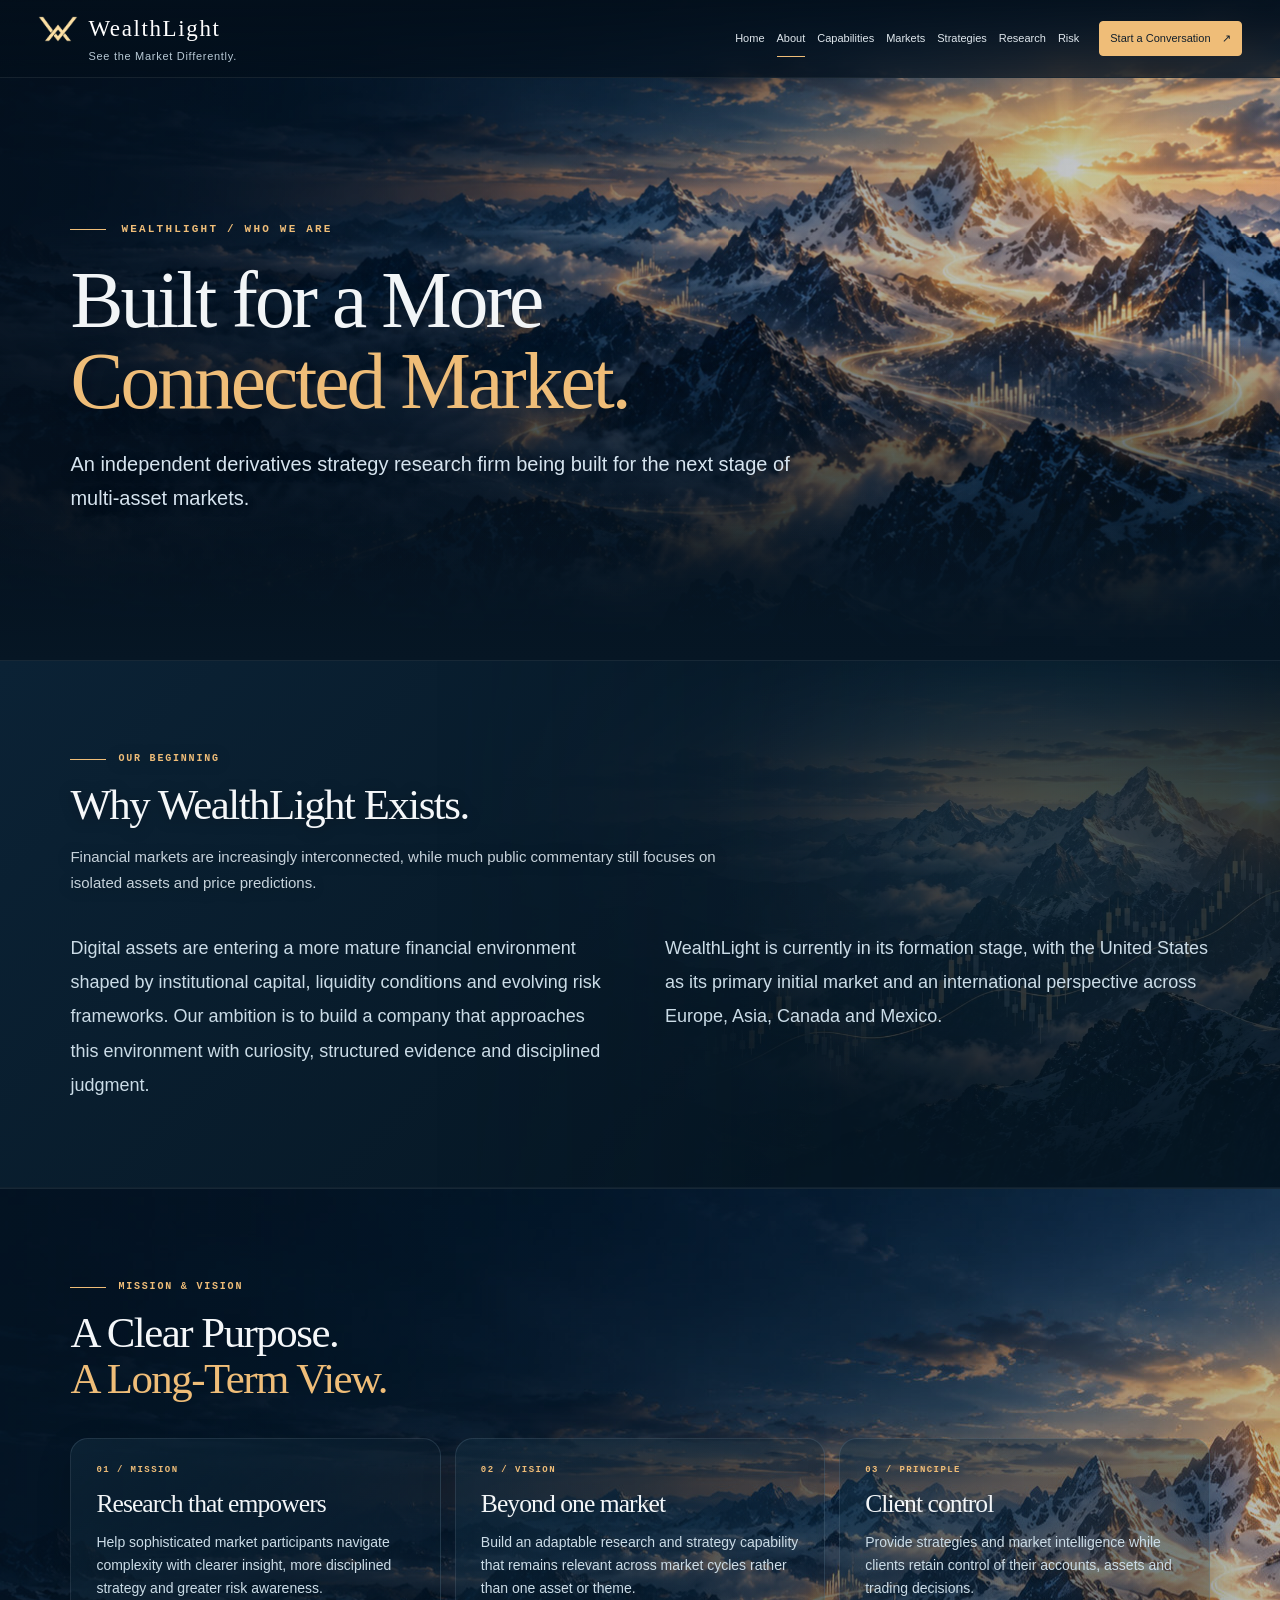
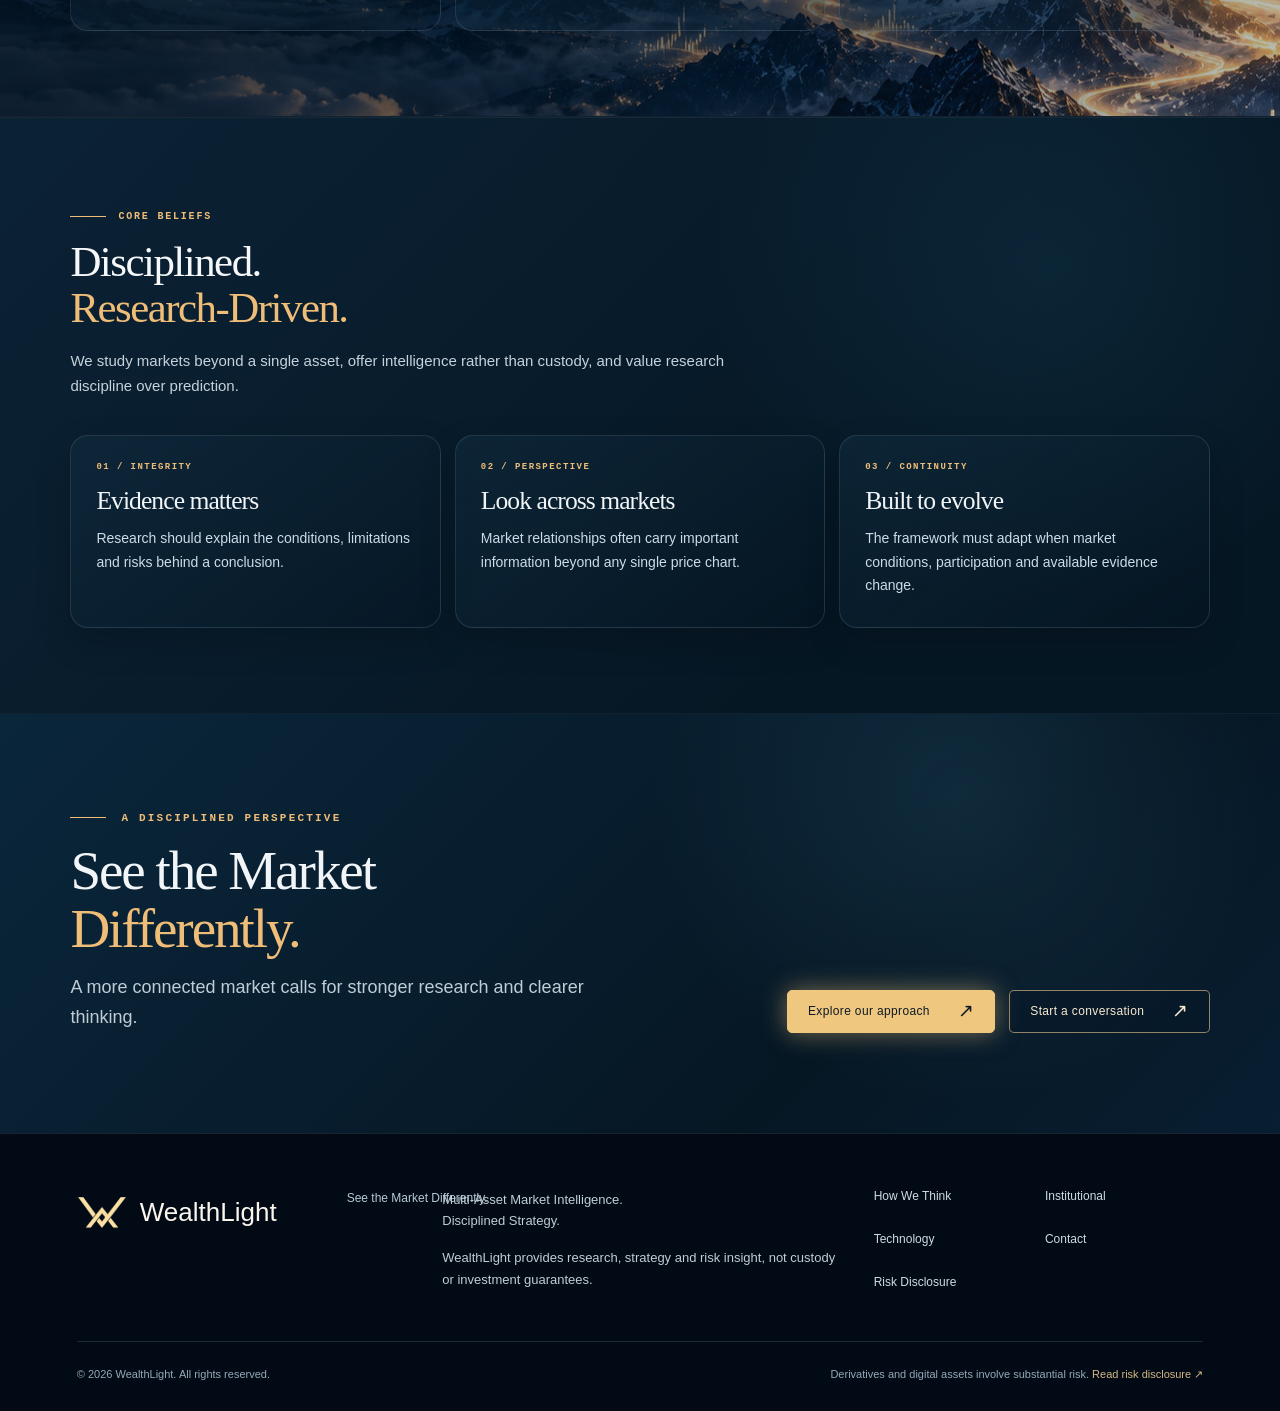
==== commit 60034096: "Restore official English WealthLight brand and slogan, prevent automatic translation — about.html" ====
--- a/about.html
+++ b/about.html
@@ -1 +1 @@
-<!doctype html><html lang="en"><head><meta charset="UTF-8"><meta name="viewport" content="width=device-width,initial-scale=1"><meta name="theme-color" content="#061525"><meta name="description" content="WealthLight multi-asset market intelligence, derivatives strategy research and risk-aware trading insight."><title>About | WealthLight</title><link rel="icon" type="image/png" href="/assets/wealthlight-symbol.png"><link rel="stylesheet" href="/styles/site.css?v=wl2"><link rel="stylesheet" href="/styles/editorial-v13.css?v=17"><link rel="stylesheet" href="/styles/wealthlight-visual-v16.css?v=cohesive16"><link rel="stylesheet" href="/styles/wealthlight-live-v17.css?v=actual17"></head><body class=" wl-brand-photo" data-page="about"><header class="site-header" id="site-header"><a href="/index.html" class="brand brand-lockup" aria-label="财富之光 — 首页"><span class="brand-top"><img src="/assets/wealthlight-symbol.png" class="brand-mark" alt=""><span class="brand-title">财富之光</span></span><span class="brand-tagline">换个角度看市场。</span></a><button class="nav-toggle" type="button" aria-label="Open navigation" aria-controls="site-nav" aria-expanded="false"><span></span><span></span></button><nav class="site-nav" id="site-nav"><a href="/index.html" data-nav="index.html">Home</a><a href="/about.html" data-nav="about.html">About</a><a href="/capabilities.html" data-nav="capabilities.html">Capabilities</a><a href="/markets.html" data-nav="markets.html">Markets</a><a href="/strategies.html" data-nav="strategies.html">Strategies</a><a href="/research.html" data-nav="research.html">Research</a><a href="/risk.html" data-nav="risk.html">Risk</a><a class="nav-cta" href="/contact.html">Start a Conversation <span>↗</span></a></nav></header><main><section class="page-hero scene-about"><div class="scene-photo"></div><div class="scene-darken"></div><div class="shell page-hero-copy"><p class="eyebrow">WEALTHLIGHT / WHO WE ARE</p><h1>Built for a More<br><em>Connected Market.</em></h1><p class="lead">An independent derivatives strategy research firm being built for the next stage of multi-asset markets.</p></div></section><section class="content-section  has-image-scene"><div class="wl-chapter-image" aria-hidden="true"><img src="/assets/market-landscape-v13.jpg" alt="" loading="lazy" decoding="async"></div><div class="shell"><div class="section-heading"><p class="eyebrow">OUR BEGINNING</p><h2>Why WealthLight Exists.</h2><p>Financial markets are increasingly interconnected, while much public commentary still focuses on isolated assets and price predictions.</p></div><div class="wide-editorial"><p>Digital assets are entering a more mature financial environment shaped by institutional capital, liquidity conditions and evolving risk frameworks. Our ambition is to build a company that approaches this environment with curiosity, structured evidence and disciplined judgment.</p><p>WealthLight is currently in its formation stage, with the United States as its primary initial market and an international perspective across Europe, Asia, Canada and Mexico.</p></div></div></section><section class="content-section section-dark"><div class="shell"><div class="section-heading"><p class="eyebrow">MISSION & VISION</p><h2>A Clear Purpose.<br><em>A Long-Term View.</em></h2></div><div class="three-col"><article class="line-column"><span class="kicker">01 / MISSION</span><h3>Research that empowers</h3><p>Help sophisticated market participants navigate complexity with clearer insight, more disciplined strategy and greater risk awareness.</p></article><article class="line-column"><span class="kicker">02 / VISION</span><h3>Beyond one market</h3><p>Build an adaptable research and strategy capability that remains relevant across market cycles rather than one asset or theme.</p></article><article class="line-column"><span class="kicker">03 / PRINCIPLE</span><h3>Client control</h3><p>Provide strategies and market intelligence while clients retain control of their accounts, assets and trading decisions.</p></article></div></div></section><section class="content-section "><div class="shell"><div class="section-heading"><p class="eyebrow">CORE BELIEFS</p><h2>Disciplined.<br><em>Research-Driven.</em></h2><p>We study markets beyond a single asset, offer intelligence rather than custody, and value research discipline over prediction.</p></div><div class="three-col"><article class="line-column"><span class="kicker">01 / INTEGRITY</span><h3>Evidence matters</h3><p>Research should explain the conditions, limitations and risks behind a conclusion.</p></article><article class="line-column"><span class="kicker">02 / PERSPECTIVE</span><h3>Look across markets</h3><p>Market relationships often carry important information beyond any single price chart.</p></article><article class="line-column"><span class="kicker">03 / CONTINUITY</span><h3>Built to evolve</h3><p>The framework must adapt when market conditions, participation and available evidence change.</p></article></div></div></section><section class="closing"><div class="shell closing-inner"><div><p class="eyebrow">A DISCIPLINED PERSPECTIVE</p><h2>See the Market<br><em>Differently.</em></h2><p>A more connected market calls for stronger research and clearer thinking.</p></div><div class="closing-actions"><a href="/approach.html" class="button gold">Explore our approach <span>↗</span></a><a href="/contact.html" class="button ghost">Start a conversation <span>↗</span></a></div></div></section></main><footer class="site-footer"><div class="footer-brand"><div class="brand-top"><img src="/assets/wealthlight-symbol.png" class="brand-mark" alt=""><span class="brand-title">财富之光</span></div><p class="brand-tagline">换个角度看市场。</p></div><div class="footer-copy"><p>Multi-Asset Market Intelligence.<br>Disciplined Strategy.</p><p>WealthLight provides research, strategy and risk insight, not custody or investment guarantees.</p></div><nav aria-label="Footer navigation"><a href="/approach.html">How We Think</a><a href="/institutional.html">Institutional</a><a href="/technology.html">Technology</a><a href="/contact.html">Contact</a><a href="/disclosure.html">Risk Disclosure</a></nav><div class="footer-bottom"><span>© 2026 WealthLight. All rights reserved.</span><span>Derivatives and digital assets involve substantial risk. <a href="/disclosure.html">Read risk disclosure ↗</a></span></div></footer><script defer src="/scripts/site.js?v=intro-10-photo"></script></body></html>+<!doctype html><html lang="en"><head><meta charset="UTF-8"><meta name="viewport" content="width=device-width,initial-scale=1"><meta name="theme-color" content="#061525"><meta name="description" content="WealthLight multi-asset market intelligence, derivatives strategy research and risk-aware trading insight."><title>About | WealthLight</title><link rel="icon" type="image/png" href="/assets/wealthlight-symbol.png"><link rel="stylesheet" href="/styles/site.css?v=wl2"><link rel="stylesheet" href="/styles/editorial-v13.css?v=17"><link rel="stylesheet" href="/styles/wealthlight-visual-v16.css?v=cohesive16"><link rel="stylesheet" href="/styles/wealthlight-live-v17.css?v=actual17"></head><body class=" wl-brand-photo" data-page="about"><header class="site-header" id="site-header"><a href="/index.html" class="brand brand-lockup" aria-label="WealthLight Home" translate="no"><span class="brand-top"><img src="/assets/wealthlight-symbol.png" class="brand-mark" alt=""><span class="brand-title">WealthLight</span></span><span class="brand-tagline">See the Market Differently.</span></a><button class="nav-toggle" type="button" aria-label="Open navigation" aria-controls="site-nav" aria-expanded="false"><span></span><span></span></button><nav class="site-nav" id="site-nav"><a href="/index.html" data-nav="index.html">Home</a><a href="/about.html" data-nav="about.html">About</a><a href="/capabilities.html" data-nav="capabilities.html">Capabilities</a><a href="/markets.html" data-nav="markets.html">Markets</a><a href="/strategies.html" data-nav="strategies.html">Strategies</a><a href="/research.html" data-nav="research.html">Research</a><a href="/risk.html" data-nav="risk.html">Risk</a><a class="nav-cta" href="/contact.html">Start a Conversation <span>↗</span></a></nav></header><main><section class="page-hero scene-about"><div class="scene-photo"></div><div class="scene-darken"></div><div class="shell page-hero-copy"><p class="eyebrow">WEALTHLIGHT / WHO WE ARE</p><h1>Built for a More<br><em>Connected Market.</em></h1><p class="lead">An independent derivatives strategy research firm being built for the next stage of multi-asset markets.</p></div></section><section class="content-section  has-image-scene"><div class="wl-chapter-image" aria-hidden="true"><img src="/assets/market-landscape-v13.jpg" alt="" loading="lazy" decoding="async"></div><div class="shell"><div class="section-heading"><p class="eyebrow">OUR BEGINNING</p><h2>Why WealthLight Exists.</h2><p>Financial markets are increasingly interconnected, while much public commentary still focuses on isolated assets and price predictions.</p></div><div class="wide-editorial"><p>Digital assets are entering a more mature financial environment shaped by institutional capital, liquidity conditions and evolving risk frameworks. Our ambition is to build a company that approaches this environment with curiosity, structured evidence and disciplined judgment.</p><p>WealthLight is currently in its formation stage, with the United States as its primary initial market and an international perspective across Europe, Asia, Canada and Mexico.</p></div></div></section><section class="content-section section-dark"><div class="shell"><div class="section-heading"><p class="eyebrow">MISSION & VISION</p><h2>A Clear Purpose.<br><em>A Long-Term View.</em></h2></div><div class="three-col"><article class="line-column"><span class="kicker">01 / MISSION</span><h3>Research that empowers</h3><p>Help sophisticated market participants navigate complexity with clearer insight, more disciplined strategy and greater risk awareness.</p></article><article class="line-column"><span class="kicker">02 / VISION</span><h3>Beyond one market</h3><p>Build an adaptable research and strategy capability that remains relevant across market cycles rather than one asset or theme.</p></article><article class="line-column"><span class="kicker">03 / PRINCIPLE</span><h3>Client control</h3><p>Provide strategies and market intelligence while clients retain control of their accounts, assets and trading decisions.</p></article></div></div></section><section class="content-section "><div class="shell"><div class="section-heading"><p class="eyebrow">CORE BELIEFS</p><h2>Disciplined.<br><em>Research-Driven.</em></h2><p>We study markets beyond a single asset, offer intelligence rather than custody, and value research discipline over prediction.</p></div><div class="three-col"><article class="line-column"><span class="kicker">01 / INTEGRITY</span><h3>Evidence matters</h3><p>Research should explain the conditions, limitations and risks behind a conclusion.</p></article><article class="line-column"><span class="kicker">02 / PERSPECTIVE</span><h3>Look across markets</h3><p>Market relationships often carry important information beyond any single price chart.</p></article><article class="line-column"><span class="kicker">03 / CONTINUITY</span><h3>Built to evolve</h3><p>The framework must adapt when market conditions, participation and available evidence change.</p></article></div></div></section><section class="closing"><div class="shell closing-inner"><div><p class="eyebrow">A DISCIPLINED PERSPECTIVE</p><h2>See the Market<br><em>Differently.</em></h2><p>A more connected market calls for stronger research and clearer thinking.</p></div><div class="closing-actions"><a href="/approach.html" class="button gold">Explore our approach <span>↗</span></a><a href="/contact.html" class="button ghost">Start a conversation <span>↗</span></a></div></div></section></main><footer class="site-footer"><div class="footer-brand" translate="no"><div class="brand-top"><img src="/assets/wealthlight-symbol.png" class="brand-mark" alt=""><span class="brand-title">WealthLight</span></div><p class="brand-tagline">See the Market Differently.</p></div><div class="footer-copy"><p>Multi-Asset Market Intelligence.<br>Disciplined Strategy.</p><p>WealthLight provides research, strategy and risk insight, not custody or investment guarantees.</p></div><nav aria-label="Footer navigation"><a href="/approach.html">How We Think</a><a href="/institutional.html">Institutional</a><a href="/technology.html">Technology</a><a href="/contact.html">Contact</a><a href="/disclosure.html">Risk Disclosure</a></nav><div class="footer-bottom"><span>© 2026 WealthLight. All rights reserved.</span><span>Derivatives and digital assets involve substantial risk. <a href="/disclosure.html">Read risk disclosure ↗</a></span></div></footer><script defer src="/scripts/site.js?v=intro-10-photo"></script></body></html>
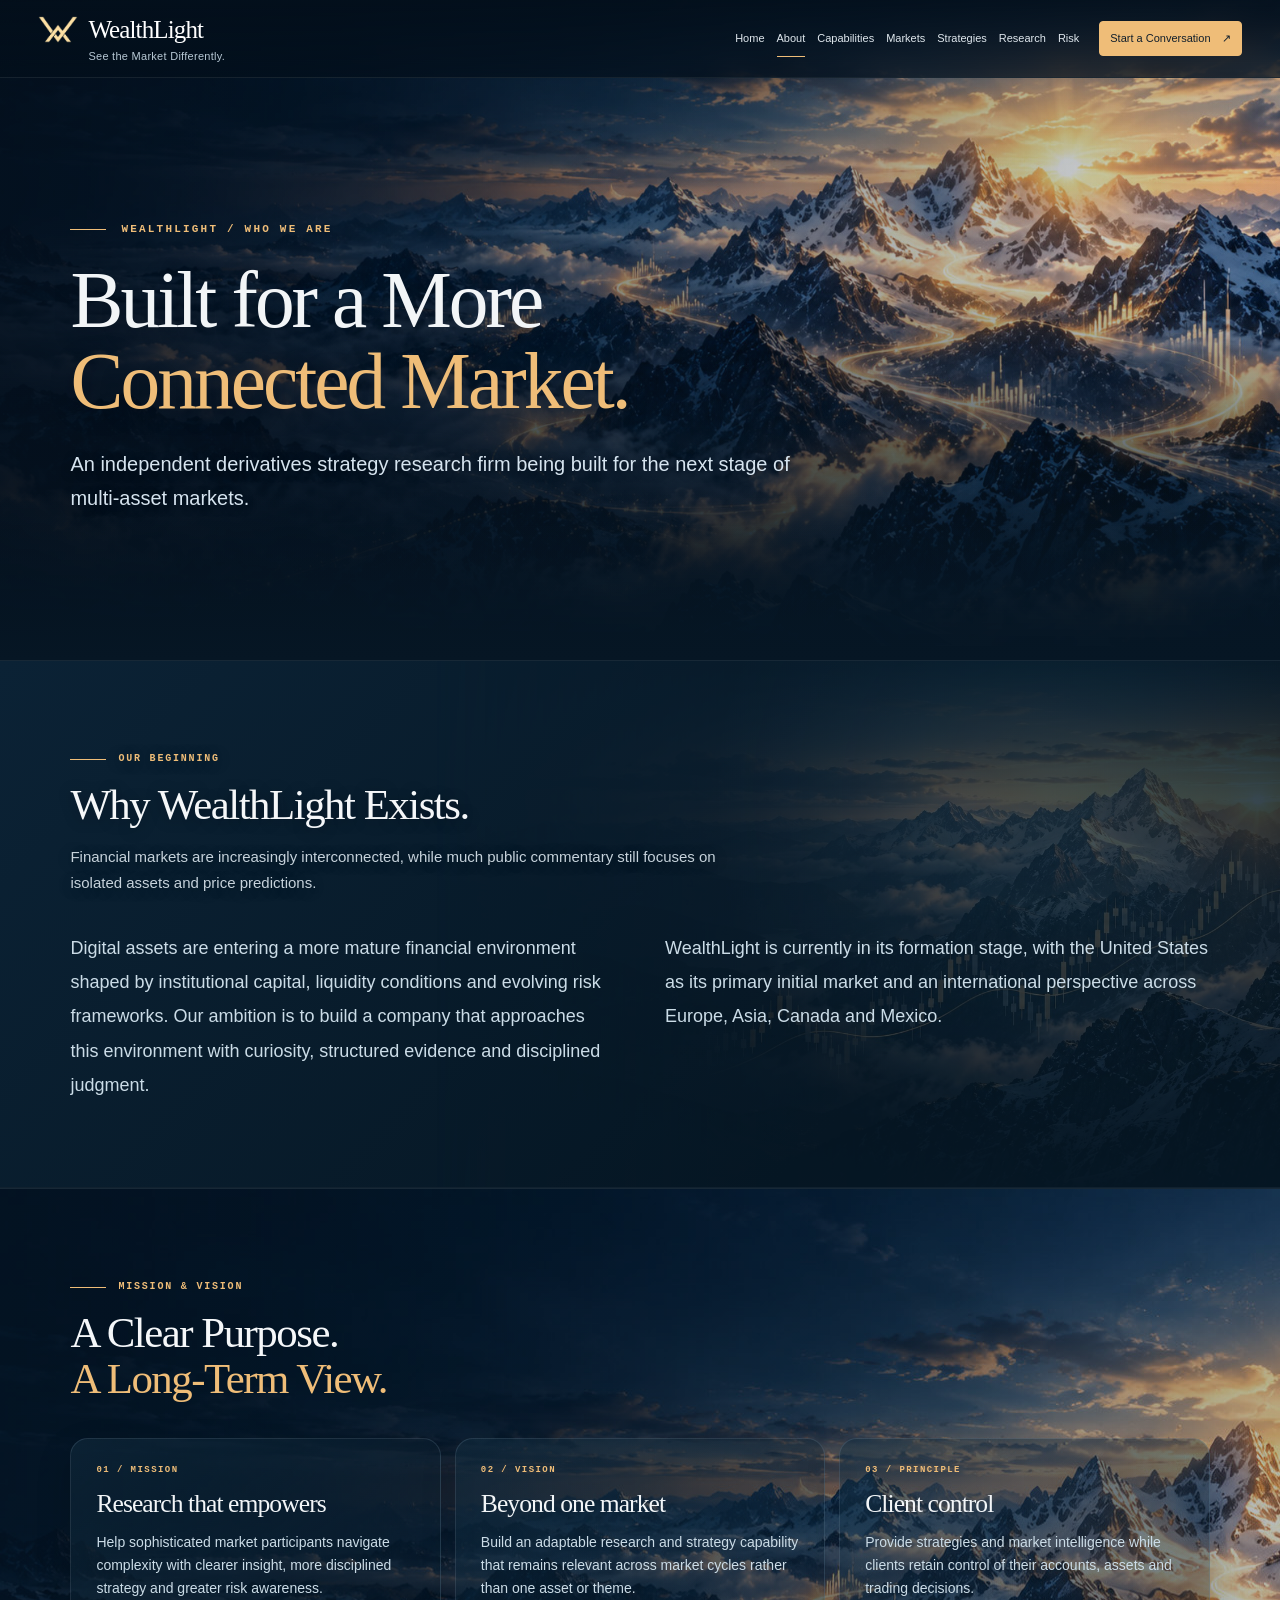
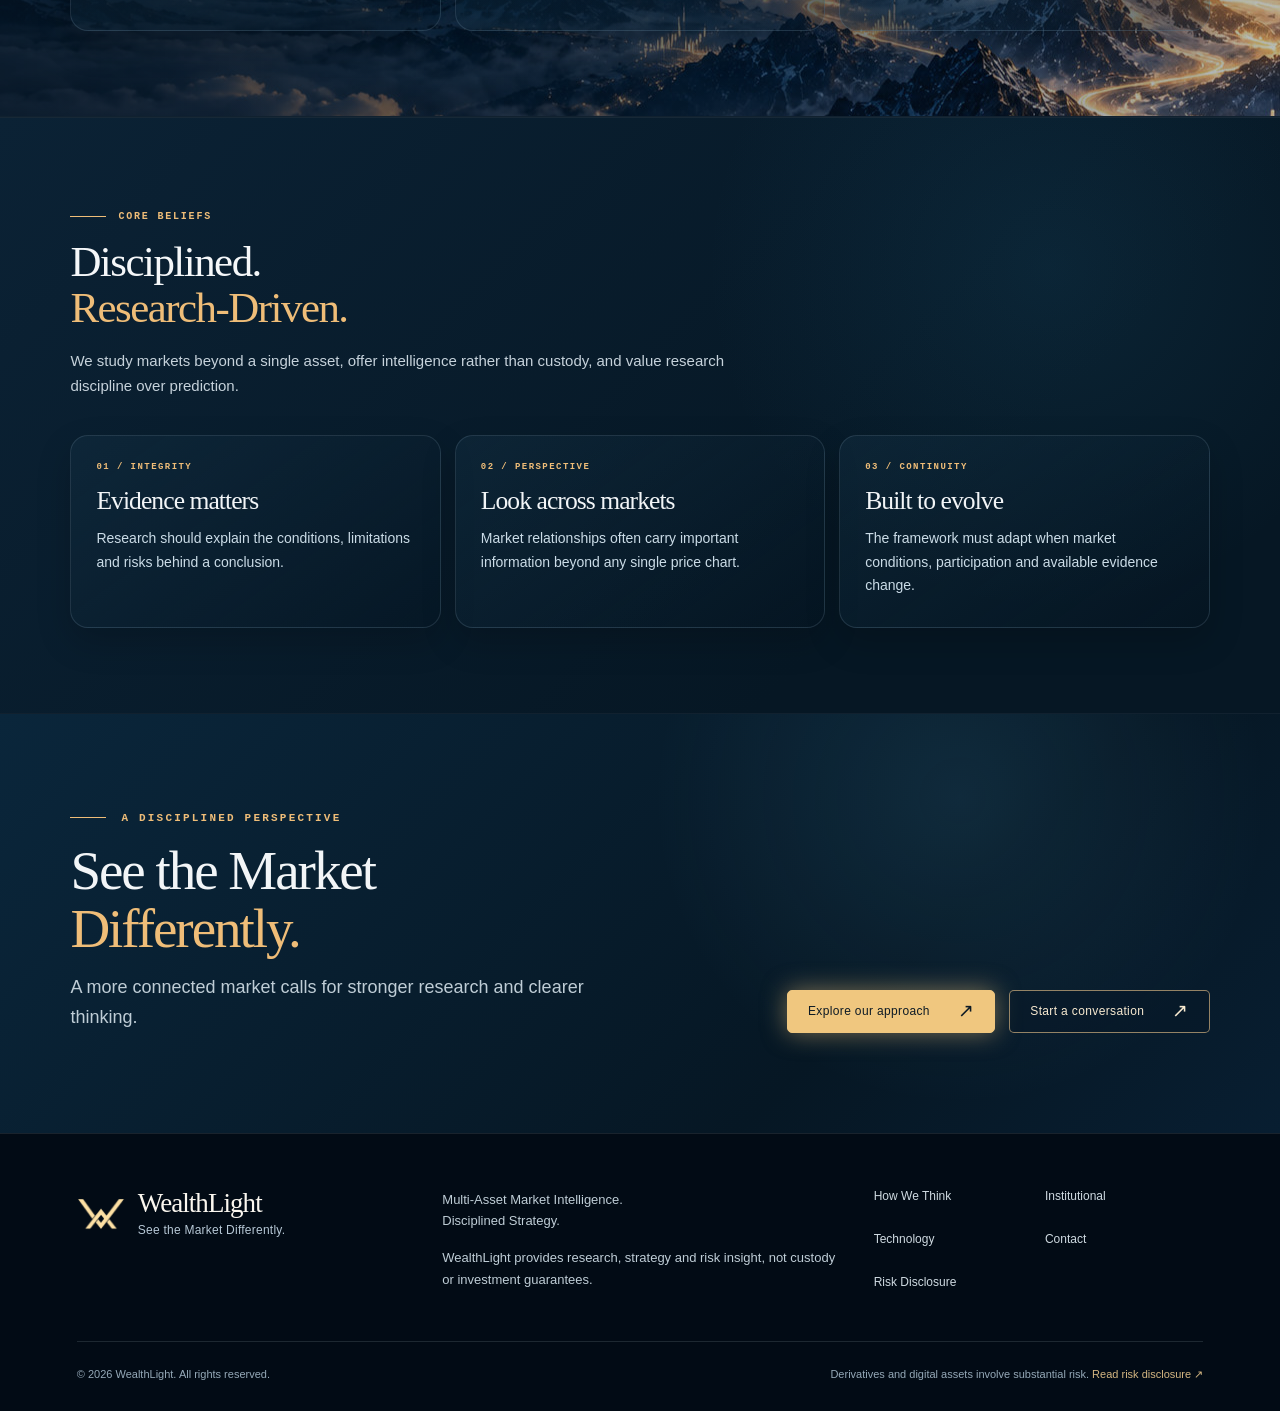
==== commit d5211a56: "Apply unified cinematic image motion and synchronized opening — about.html" ====
--- a/about.html
+++ b/about.html
@@ -1 +1 @@
-<!doctype html><html lang="en"><head><meta charset="UTF-8"><meta name="viewport" content="width=device-width,initial-scale=1"><meta name="theme-color" content="#061525"><meta name="description" content="WealthLight multi-asset market intelligence, derivatives strategy research and risk-aware trading insight."><title>About | WealthLight</title><link rel="icon" type="image/png" href="/assets/wealthlight-symbol.png"><link rel="stylesheet" href="/styles/site.css?v=wl2"><link rel="stylesheet" href="/styles/editorial-v13.css?v=17"><link rel="stylesheet" href="/styles/wealthlight-visual-v16.css?v=cohesive16"><link rel="stylesheet" href="/styles/wealthlight-live-v17.css?v=actual17"></head><body class=" wl-brand-photo" data-page="about"><header class="site-header" id="site-header"><a href="/index.html" class="brand brand-lockup" aria-label="WealthLight Home" translate="no"><span class="brand-top"><img src="/assets/wealthlight-symbol.png" class="brand-mark" alt=""><span class="brand-title">WealthLight</span></span><span class="brand-tagline">See the Market Differently.</span></a><button class="nav-toggle" type="button" aria-label="Open navigation" aria-controls="site-nav" aria-expanded="false"><span></span><span></span></button><nav class="site-nav" id="site-nav"><a href="/index.html" data-nav="index.html">Home</a><a href="/about.html" data-nav="about.html">About</a><a href="/capabilities.html" data-nav="capabilities.html">Capabilities</a><a href="/markets.html" data-nav="markets.html">Markets</a><a href="/strategies.html" data-nav="strategies.html">Strategies</a><a href="/research.html" data-nav="research.html">Research</a><a href="/risk.html" data-nav="risk.html">Risk</a><a class="nav-cta" href="/contact.html">Start a Conversation <span>↗</span></a></nav></header><main><section class="page-hero scene-about"><div class="scene-photo"></div><div class="scene-darken"></div><div class="shell page-hero-copy"><p class="eyebrow">WEALTHLIGHT / WHO WE ARE</p><h1>Built for a More<br><em>Connected Market.</em></h1><p class="lead">An independent derivatives strategy research firm being built for the next stage of multi-asset markets.</p></div></section><section class="content-section  has-image-scene"><div class="wl-chapter-image" aria-hidden="true"><img src="/assets/market-landscape-v13.jpg" alt="" loading="lazy" decoding="async"></div><div class="shell"><div class="section-heading"><p class="eyebrow">OUR BEGINNING</p><h2>Why WealthLight Exists.</h2><p>Financial markets are increasingly interconnected, while much public commentary still focuses on isolated assets and price predictions.</p></div><div class="wide-editorial"><p>Digital assets are entering a more mature financial environment shaped by institutional capital, liquidity conditions and evolving risk frameworks. Our ambition is to build a company that approaches this environment with curiosity, structured evidence and disciplined judgment.</p><p>WealthLight is currently in its formation stage, with the United States as its primary initial market and an international perspective across Europe, Asia, Canada and Mexico.</p></div></div></section><section class="content-section section-dark"><div class="shell"><div class="section-heading"><p class="eyebrow">MISSION & VISION</p><h2>A Clear Purpose.<br><em>A Long-Term View.</em></h2></div><div class="three-col"><article class="line-column"><span class="kicker">01 / MISSION</span><h3>Research that empowers</h3><p>Help sophisticated market participants navigate complexity with clearer insight, more disciplined strategy and greater risk awareness.</p></article><article class="line-column"><span class="kicker">02 / VISION</span><h3>Beyond one market</h3><p>Build an adaptable research and strategy capability that remains relevant across market cycles rather than one asset or theme.</p></article><article class="line-column"><span class="kicker">03 / PRINCIPLE</span><h3>Client control</h3><p>Provide strategies and market intelligence while clients retain control of their accounts, assets and trading decisions.</p></article></div></div></section><section class="content-section "><div class="shell"><div class="section-heading"><p class="eyebrow">CORE BELIEFS</p><h2>Disciplined.<br><em>Research-Driven.</em></h2><p>We study markets beyond a single asset, offer intelligence rather than custody, and value research discipline over prediction.</p></div><div class="three-col"><article class="line-column"><span class="kicker">01 / INTEGRITY</span><h3>Evidence matters</h3><p>Research should explain the conditions, limitations and risks behind a conclusion.</p></article><article class="line-column"><span class="kicker">02 / PERSPECTIVE</span><h3>Look across markets</h3><p>Market relationships often carry important information beyond any single price chart.</p></article><article class="line-column"><span class="kicker">03 / CONTINUITY</span><h3>Built to evolve</h3><p>The framework must adapt when market conditions, participation and available evidence change.</p></article></div></div></section><section class="closing"><div class="shell closing-inner"><div><p class="eyebrow">A DISCIPLINED PERSPECTIVE</p><h2>See the Market<br><em>Differently.</em></h2><p>A more connected market calls for stronger research and clearer thinking.</p></div><div class="closing-actions"><a href="/approach.html" class="button gold">Explore our approach <span>↗</span></a><a href="/contact.html" class="button ghost">Start a conversation <span>↗</span></a></div></div></section></main><footer class="site-footer"><div class="footer-brand" translate="no"><div class="brand-top"><img src="/assets/wealthlight-symbol.png" class="brand-mark" alt=""><span class="brand-title">WealthLight</span></div><p class="brand-tagline">See the Market Differently.</p></div><div class="footer-copy"><p>Multi-Asset Market Intelligence.<br>Disciplined Strategy.</p><p>WealthLight provides research, strategy and risk insight, not custody or investment guarantees.</p></div><nav aria-label="Footer navigation"><a href="/approach.html">How We Think</a><a href="/institutional.html">Institutional</a><a href="/technology.html">Technology</a><a href="/contact.html">Contact</a><a href="/disclosure.html">Risk Disclosure</a></nav><div class="footer-bottom"><span>© 2026 WealthLight. All rights reserved.</span><span>Derivatives and digital assets involve substantial risk. <a href="/disclosure.html">Read risk disclosure ↗</a></span></div></footer><script defer src="/scripts/site.js?v=intro-10-photo"></script></body></html>+<!doctype html><html lang="en"><head><meta charset="UTF-8"><meta name="viewport" content="width=device-width,initial-scale=1"><meta name="theme-color" content="#061525"><meta name="description" content="WealthLight multi-asset market intelligence, derivatives strategy research and risk-aware trading insight."><title>About | WealthLight</title><link rel="icon" type="image/png" href="/assets/wealthlight-symbol.png"><link rel="stylesheet" href="/styles/site.css?v=wl2"><link rel="stylesheet" href="/styles/editorial-v13.css?v=17"><link rel="stylesheet" href="/styles/wealthlight-visual-v16.css?v=cohesive16"><link rel="stylesheet" href="/styles/wealthlight-live-v17.css?v=actual17"><link rel="stylesheet" href="/styles/wealthlight-motion-v18.css?v=cinema18"></head><body class=" wl-brand-photo" data-page="about"><header class="site-header" id="site-header"><a href="/index.html" class="brand brand-lockup" aria-label="WealthLight Home" translate="no"><span class="brand-top"><img src="/assets/wealthlight-symbol.png" class="brand-mark" alt=""><span class="brand-title">WealthLight</span></span><span class="brand-tagline">See the Market Differently.</span></a><button class="nav-toggle" type="button" aria-label="Open navigation" aria-controls="site-nav" aria-expanded="false"><span></span><span></span></button><nav class="site-nav" id="site-nav"><a href="/index.html" data-nav="index.html">Home</a><a href="/about.html" data-nav="about.html">About</a><a href="/capabilities.html" data-nav="capabilities.html">Capabilities</a><a href="/markets.html" data-nav="markets.html">Markets</a><a href="/strategies.html" data-nav="strategies.html">Strategies</a><a href="/research.html" data-nav="research.html">Research</a><a href="/risk.html" data-nav="risk.html">Risk</a><a class="nav-cta" href="/contact.html">Start a Conversation <span>↗</span></a></nav></header><main><section class="page-hero scene-about"><div class="scene-photo"></div><div class="scene-darken"></div><div class="shell page-hero-copy"><p class="eyebrow">WEALTHLIGHT / WHO WE ARE</p><h1>Built for a More<br><em>Connected Market.</em></h1><p class="lead">An independent derivatives strategy research firm being built for the next stage of multi-asset markets.</p></div></section><section class="content-section  has-image-scene"><div class="wl-chapter-image" aria-hidden="true"><img src="/assets/market-landscape-v13.jpg" alt="" loading="lazy" decoding="async"></div><div class="shell"><div class="section-heading"><p class="eyebrow">OUR BEGINNING</p><h2>Why WealthLight Exists.</h2><p>Financial markets are increasingly interconnected, while much public commentary still focuses on isolated assets and price predictions.</p></div><div class="wide-editorial"><p>Digital assets are entering a more mature financial environment shaped by institutional capital, liquidity conditions and evolving risk frameworks. Our ambition is to build a company that approaches this environment with curiosity, structured evidence and disciplined judgment.</p><p>WealthLight is currently in its formation stage, with the United States as its primary initial market and an international perspective across Europe, Asia, Canada and Mexico.</p></div></div></section><section class="content-section section-dark"><div class="shell"><div class="section-heading"><p class="eyebrow">MISSION & VISION</p><h2>A Clear Purpose.<br><em>A Long-Term View.</em></h2></div><div class="three-col"><article class="line-column"><span class="kicker">01 / MISSION</span><h3>Research that empowers</h3><p>Help sophisticated market participants navigate complexity with clearer insight, more disciplined strategy and greater risk awareness.</p></article><article class="line-column"><span class="kicker">02 / VISION</span><h3>Beyond one market</h3><p>Build an adaptable research and strategy capability that remains relevant across market cycles rather than one asset or theme.</p></article><article class="line-column"><span class="kicker">03 / PRINCIPLE</span><h3>Client control</h3><p>Provide strategies and market intelligence while clients retain control of their accounts, assets and trading decisions.</p></article></div></div></section><section class="content-section "><div class="shell"><div class="section-heading"><p class="eyebrow">CORE BELIEFS</p><h2>Disciplined.<br><em>Research-Driven.</em></h2><p>We study markets beyond a single asset, offer intelligence rather than custody, and value research discipline over prediction.</p></div><div class="three-col"><article class="line-column"><span class="kicker">01 / INTEGRITY</span><h3>Evidence matters</h3><p>Research should explain the conditions, limitations and risks behind a conclusion.</p></article><article class="line-column"><span class="kicker">02 / PERSPECTIVE</span><h3>Look across markets</h3><p>Market relationships often carry important information beyond any single price chart.</p></article><article class="line-column"><span class="kicker">03 / CONTINUITY</span><h3>Built to evolve</h3><p>The framework must adapt when market conditions, participation and available evidence change.</p></article></div></div></section><section class="closing"><div class="shell closing-inner"><div><p class="eyebrow">A DISCIPLINED PERSPECTIVE</p><h2>See the Market<br><em>Differently.</em></h2><p>A more connected market calls for stronger research and clearer thinking.</p></div><div class="closing-actions"><a href="/approach.html" class="button gold">Explore our approach <span>↗</span></a><a href="/contact.html" class="button ghost">Start a conversation <span>↗</span></a></div></div></section></main><footer class="site-footer"><div class="footer-brand" translate="no"><div class="brand-top"><img src="/assets/wealthlight-symbol.png" class="brand-mark" alt=""><span class="brand-title">WealthLight</span></div><p class="brand-tagline">See the Market Differently.</p></div><div class="footer-copy"><p>Multi-Asset Market Intelligence.<br>Disciplined Strategy.</p><p>WealthLight provides research, strategy and risk insight, not custody or investment guarantees.</p></div><nav aria-label="Footer navigation"><a href="/approach.html">How We Think</a><a href="/institutional.html">Institutional</a><a href="/technology.html">Technology</a><a href="/contact.html">Contact</a><a href="/disclosure.html">Risk Disclosure</a></nav><div class="footer-bottom"><span>© 2026 WealthLight. All rights reserved.</span><span>Derivatives and digital assets involve substantial risk. <a href="/disclosure.html">Read risk disclosure ↗</a></span></div></footer><script defer src="/scripts/site.js?v=cinema18"></script></body></html>
--- a/styles/wealthlight-visual-v16.css
+++ b/styles/wealthlight-visual-v16.css
@@ -215,3 +215,82 @@
 }
 /* Keep headings firmly above scenery on narrow screens, including translated text. */
 .site-header .brand-lockup .brand-title,.site-footer .footer-brand .brand-title{word-break:keep-all}
+
+/* Official WealthLight English branding: never use translated company name.
+   Explicit two-line lockup and footer grid prevent slogan drifting sideways. */
+.site-header a.brand.brand-lockup[translate="no"]{
+ min-width:205px!important;
+ width:max-content!important;
+ max-width:275px!important;
+ align-items:flex-start!important;
+ gap:3px!important
+}
+.site-header .brand-lockup .brand-title,
+.site-footer .footer-brand .brand-title{
+ font-family:Georgia,"Times New Roman",serif!important;
+ letter-spacing:-.035em!important;
+ font-weight:400!important;
+ white-space:nowrap!important;
+ word-break:normal!important
+}
+.site-header .brand-lockup .brand-title{font-size:25px!important;line-height:1.1!important}
+.site-header .brand-lockup .brand-tagline{
+ display:block!important;padding-left:50px!important;
+ margin:0!important;font:11px/1.4 Arial,Helvetica,sans-serif!important;
+ letter-spacing:.025em!important;white-space:nowrap!important
+}
+.site-footer .footer-brand[translate="no"]{
+ display:grid!important;
+ grid-template-columns:48px minmax(0,1fr)!important;
+ grid-template-rows:auto auto!important;
+ column-gap:13px!important;
+ row-gap:4px!important;
+ align-items:center!important;
+ align-content:start!important;
+ justify-items:start!important;
+ width:max-content!important;
+ max-width:100%!important;
+ min-width:245px!important;
+ padding:0!important
+}
+.site-footer .footer-brand .brand-top{display:contents!important}
+.site-footer .footer-brand .brand-mark{
+ grid-column:1!important;
+ grid-row:1 / span 2!important;
+ width:48px!important;height:48px!important;
+ align-self:center!important
+}
+.site-footer .footer-brand .brand-title{
+ grid-column:2!important;grid-row:1!important;
+ font-size:27px!important;
+ line-height:1.08!important;
+ align-self:end!important
+}
+.site-footer .footer-brand .brand-tagline{
+ grid-column:2!important;grid-row:2!important;
+ display:block!important;
+ font:12px/1.45 Arial,Helvetica,sans-serif!important;
+ letter-spacing:.02em!important;
+ padding:0!important;
+ margin:0!important;
+ flex-basis:auto!important;
+ white-space:nowrap!important;
+ align-self:start!important
+}
+@media(max-width:1100px){
+ .site-header a.brand.brand-lockup[translate="no"]{min-width:185px!important}
+ .site-header .brand-lockup .brand-title{font-size:22px!important}
+ .site-header .brand-lockup .brand-tagline{padding-left:44px!important;font-size:10px!important}
+}
+@media(max-width:640px){
+ .site-header a.brand.brand-lockup[translate="no"]{min-width:172px!important}
+ .site-header .brand-lockup .brand-title{font-size:20px!important}
+ .site-header .brand-lockup .brand-tagline{padding-left:37px!important;font-size:9px!important}
+ .site-footer .footer-brand[translate="no"]{
+  grid-template-columns:42px minmax(0,1fr)!important;
+  min-width:235px!important;column-gap:11px!important
+ }
+ .site-footer .footer-brand .brand-mark{width:42px!important;height:42px!important}
+ .site-footer .footer-brand .brand-title{font-size:24px!important}
+ .site-footer .footer-brand .brand-tagline{font-size:11px!important}
+}
--- a/styles/wealthlight-motion-v18.css
+++ b/styles/wealthlight-motion-v18.css
@@ -0,0 +1,178 @@
+/* WealthLight / motion direction V18
+ * Motion animates ONLY prepared images and real page elements.
+ * Zero browser-drawn market graphs, particle fields or artificial blue/gold rings.
+ * Single cadence for desktop/mobile and an exact 9s scene + 1s exit intro.
+ */
+
+/* OPENING: logo remains solid and stable, photo matches homepage exactly. */
+html body .intro {
+  background:#061624!important;
+  transition:opacity 1s cubic-bezier(.25,.6,.35,1),visibility 1s!important;
+}
+html body .intro .intro-brand{
+  opacity:0;
+  transform:none!important;
+  animation:none!important;
+  width:min(68vw,540px)!important;
+  padding:0!important;
+  background:none!important;
+  box-shadow:none!important;
+}
+html body .intro .intro-brand img{
+  display:block;width:100%;height:auto;
+  filter:none!important;
+}
+html body .intro .intro-scene{
+  opacity:0;
+  animation:none!important;
+  transform:none!important;
+}
+html body .intro .intro-scene-photo{
+  inset:0!important;
+  background-color:#061624!important;
+  background-image:
+    linear-gradient(90deg,rgba(4,15,27,.90),rgba(4,15,27,.48) 40%,rgba(4,15,27,.13) 72%,rgba(4,15,27,.07)),
+    linear-gradient(180deg,rgba(4,17,29,.15),transparent 35%,rgba(6,22,36,.42) 72%,#061624 100%),
+    url('/assets/market-landscape-v13.jpg')!important;
+  background-position:center,center,58% 51%!important;
+  background-size:cover,cover,cover!important;
+  background-repeat:no-repeat!important;
+  filter:none!important;
+  transform:none!important;
+  animation:none!important;
+}
+html body .intro .intro-caption{
+  opacity:0;
+  color:#c9d5dd!important;
+  letter-spacing:.14em!important;
+  font-size:10px!important;
+  font-weight:400;
+  animation:none!important;
+}
+html body .intro .intro-progress{
+  width:min(240px,48vw)!important;
+  height:1px!important;
+  background:rgba(221,234,241,.20)!important;
+}
+html body .intro .intro-progress i{
+  width:0;
+  height:100%;
+  background:#d4e0e7!important;
+  opacity:.8!important;
+  animation:none!important;
+}
+html body .intro .intro-aura,
+html body .intro .intro-scene-fog{display:none!important}
+html body .intro.is-playing .intro-brand{
+  animation:wl-v18-logo 9s linear both!important
+}
+html body .intro.is-playing .intro-caption{
+  animation:wl-v18-caption 9s linear both!important
+}
+html body .intro.is-playing .intro-scene{
+  animation:wl-v18-scene 9s cubic-bezier(.3,.5,.45,1) both!important
+}
+html body .intro.is-playing .intro-progress i{
+  animation:wl-v18-progress 9s linear both!important
+}
+@keyframes wl-v18-logo{
+  0%,7%{opacity:0}
+  18%,70%{opacity:1}
+  92%,100%{opacity:0}
+}
+@keyframes wl-v18-caption{
+  0%,24%{opacity:0}
+  37%,70%{opacity:.74}
+  86%,100%{opacity:0}
+}
+@keyframes wl-v18-scene{
+  0%,49%{opacity:0}
+  74%{opacity:.46}
+  99%,100%{opacity:1}
+}
+@keyframes wl-v18-progress{from{width:0}to{width:100%}}
+
+/* PREPARED PHOTO PLANES: gentle lateral glide without zoom oscillation.
+   No change of perspective or artificial breathing zoom. */
+html body .home-hero .home-hero-photo,
+html body .page-hero .scene-photo,
+html body .market-stage .market-stage-photo{
+  animation:wl-v18-landscape 78s cubic-bezier(.5,.06,.5,.94) infinite alternate!important;
+  transform:translate3d(0,0,0) scale(1.026)!important;
+  will-change:transform!important;
+  filter:none!important;
+}
+@keyframes wl-v18-landscape{
+  from{transform:translate3d(-.3%,0,0) scale(1.026)}
+  to{transform:translate3d(.3%,0,0) scale(1.026)}
+}
+/* Editorial images rise once, only as their section reaches the viewport.
+   They do not drift out of alignment or endlessly breathe. */
+html body .content-section .wl-chapter-image img{
+  animation:none!important;
+  transform:scale(1.035)!important;
+  will-change:auto!important;
+}
+html body .content-section .wl-chapter-image{
+  transition:opacity 1.4s cubic-bezier(.24,.66,.3,1),
+             transform 1.4s cubic-bezier(.24,.66,.3,1)!important;
+  transform:none;
+}
+html body.wl-motion-ready .content-section.has-image-scene .wl-chapter-image:not(.is-in-view){
+  opacity:0!important;
+  transform:translate3d(0,8px,0)!important;
+}
+html body.wl-motion-ready .content-section.has-image-scene .wl-chapter-image.is-in-view{
+  opacity:.27!important;
+  transform:none!important;
+}
+html body .reveal-scroll:not(.is-revealed){
+  transform:translate3d(0,7px,0)!important;
+  opacity:0!important;
+}
+html body .reveal-scroll.is-revealed{
+  opacity:1!important;
+  transform:none!important;
+  transition:opacity .68s cubic-bezier(.2,.7,.3,1) var(--reveal-delay,0ms),
+             transform .68s cubic-bezier(.2,.7,.3,1) var(--reveal-delay,0ms)!important
+}
+/* Richness comes from prepared visuals and typography, not exaggerated hover shifts. */
+html body .button,
+html body .market-slice,
+html body .research-links>a,
+html body .line-column{
+  transition:background-color .24s ease,border-color .24s ease,color .24s ease,
+             transform .24s ease,box-shadow .24s ease!important
+}
+html body .button:hover,
+html body .market-slice:hover,
+html body .line-column:hover,
+html body .research-links>a:hover{transform:translate3d(0,-1px,0)!important}
+html body .market-slice img,
+html body .hero-pillars img{animation:none!important;transform:none!important}
+
+@media(max-width:700px){
+ html body .intro .intro-brand{width:min(80vw,460px)!important}
+ html body .intro .intro-caption{font-size:9px!important;letter-spacing:.08em!important}
+ html body .intro .intro-scene-photo{background-position:center,center,64% 50%!important}
+ html body.wl-motion-ready .content-section.has-image-scene .wl-chapter-image.is-in-view{opacity:.13!important}
+ html body .home-hero .home-hero-photo,
+ html body .page-hero .scene-photo,
+ html body .market-stage .market-stage-photo{
+   animation:none!important;transform:none!important;will-change:auto!important;
+ }
+}
+@media(prefers-reduced-motion:reduce){
+ html body .intro{display:none!important}
+ html body .home-hero .home-hero-photo,
+ html body .page-hero .scene-photo,
+ html body .market-stage .market-stage-photo,
+ html body .content-section .wl-chapter-image,
+ html body .content-section .wl-chapter-image img{
+  animation:none!important;transform:none!important;transition:none!important;will-change:auto!important
+ }
+ html body .content-section .wl-chapter-image{opacity:.25!important}
+ html body .reveal-scroll,html body .reveal-scroll:not(.is-revealed){
+  opacity:1!important;transform:none!important;transition:none!important
+ }
+}
